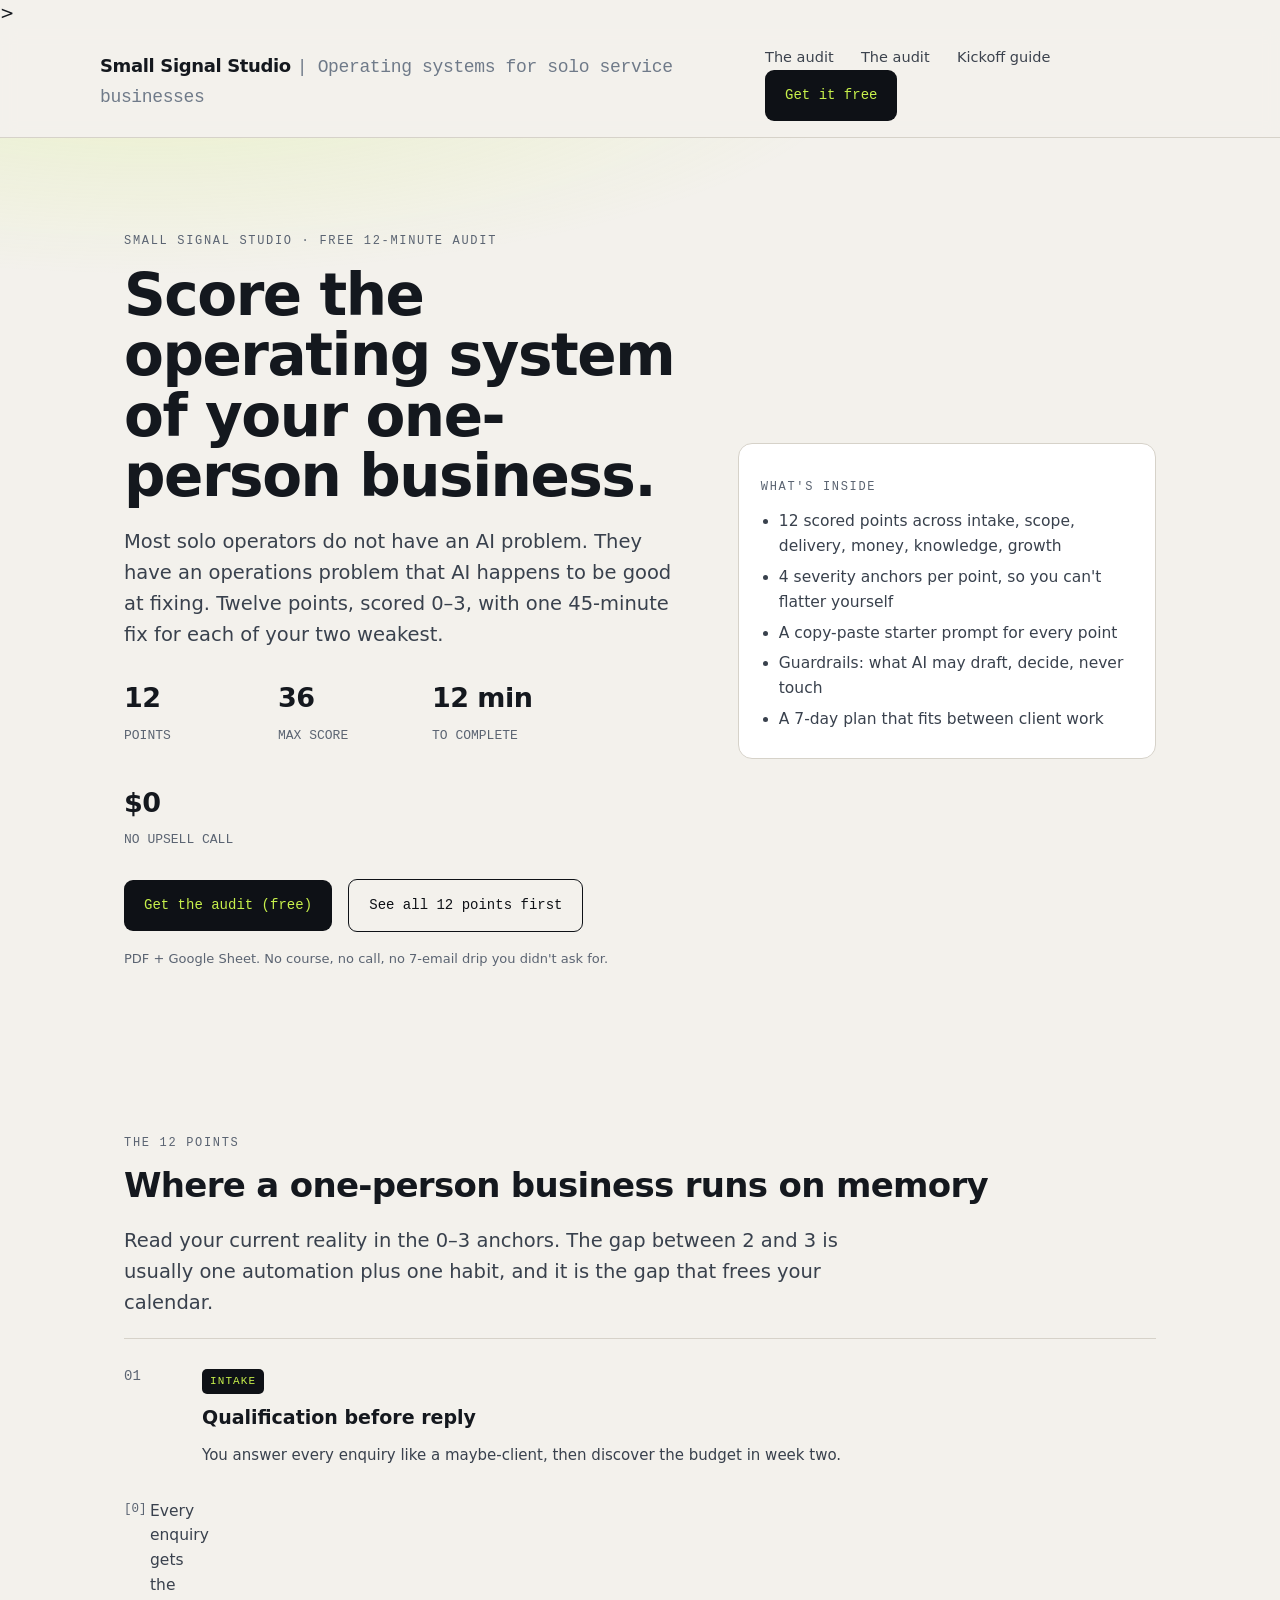
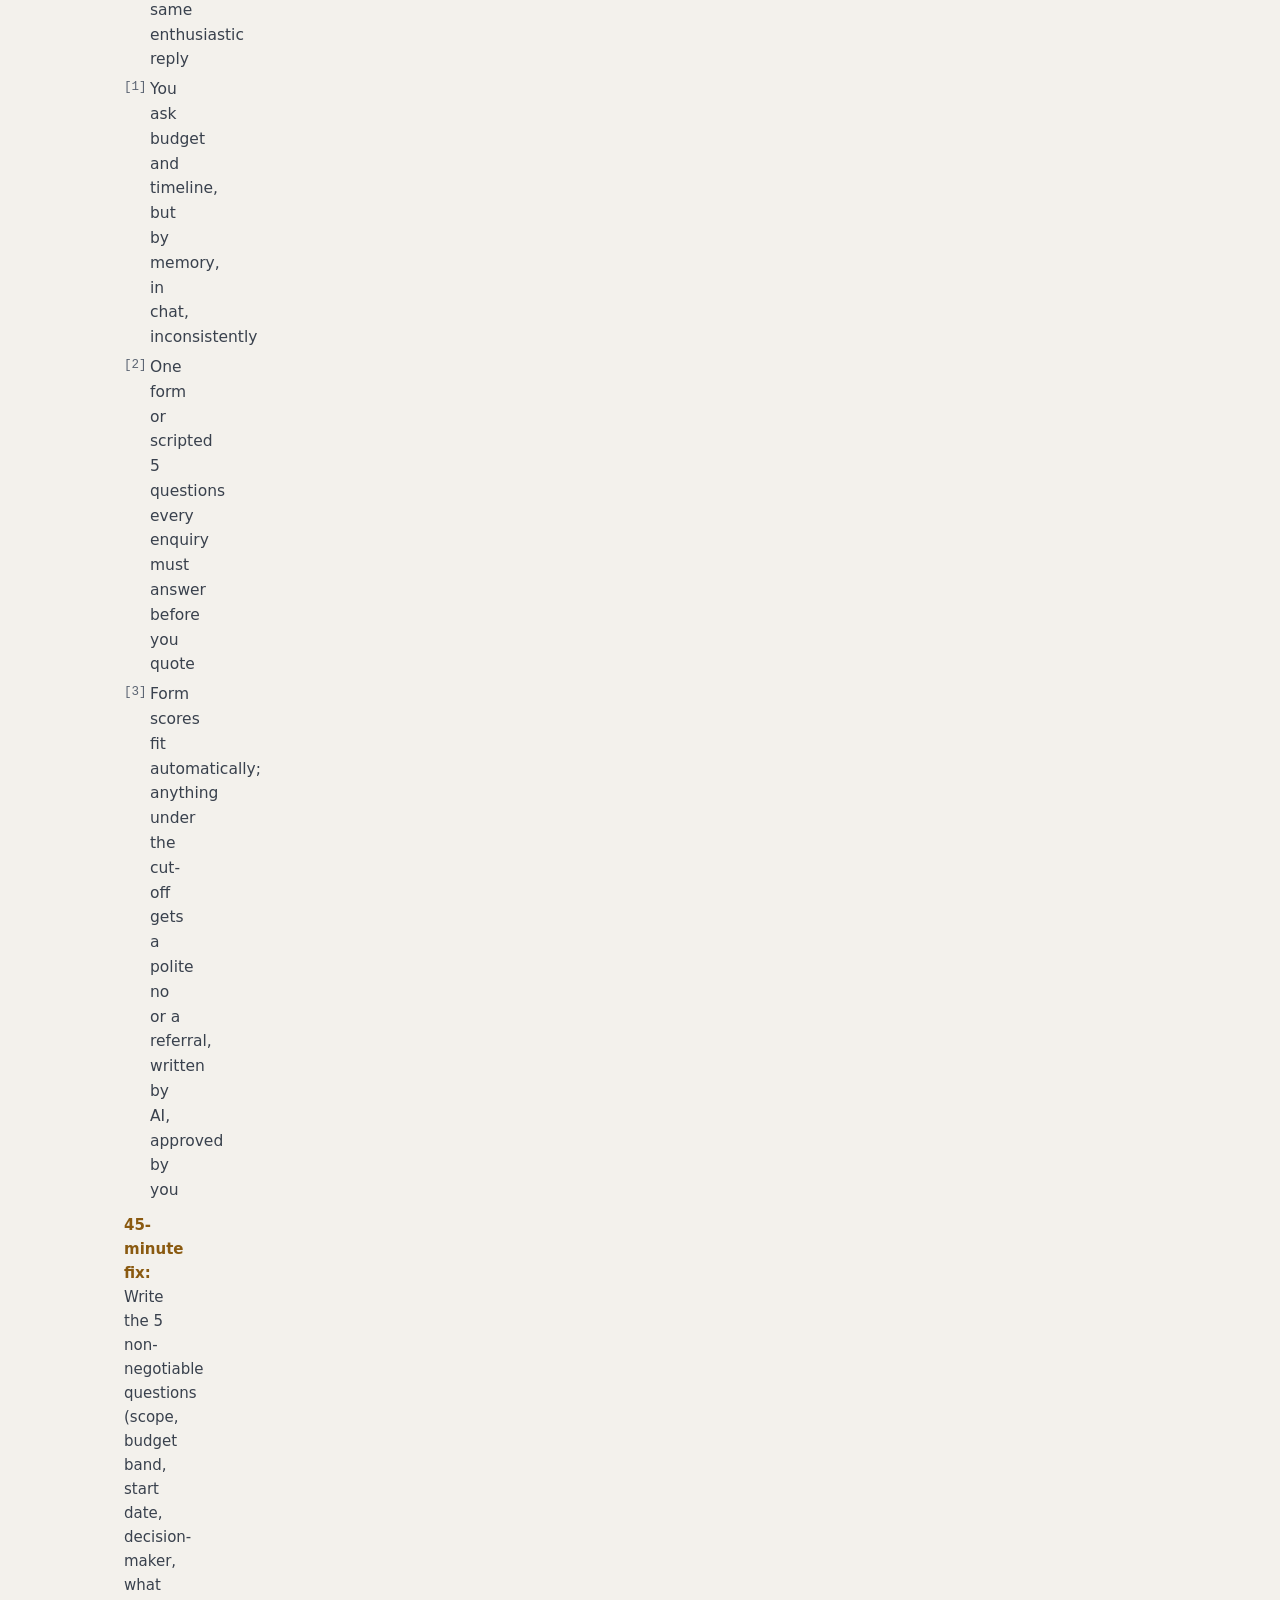
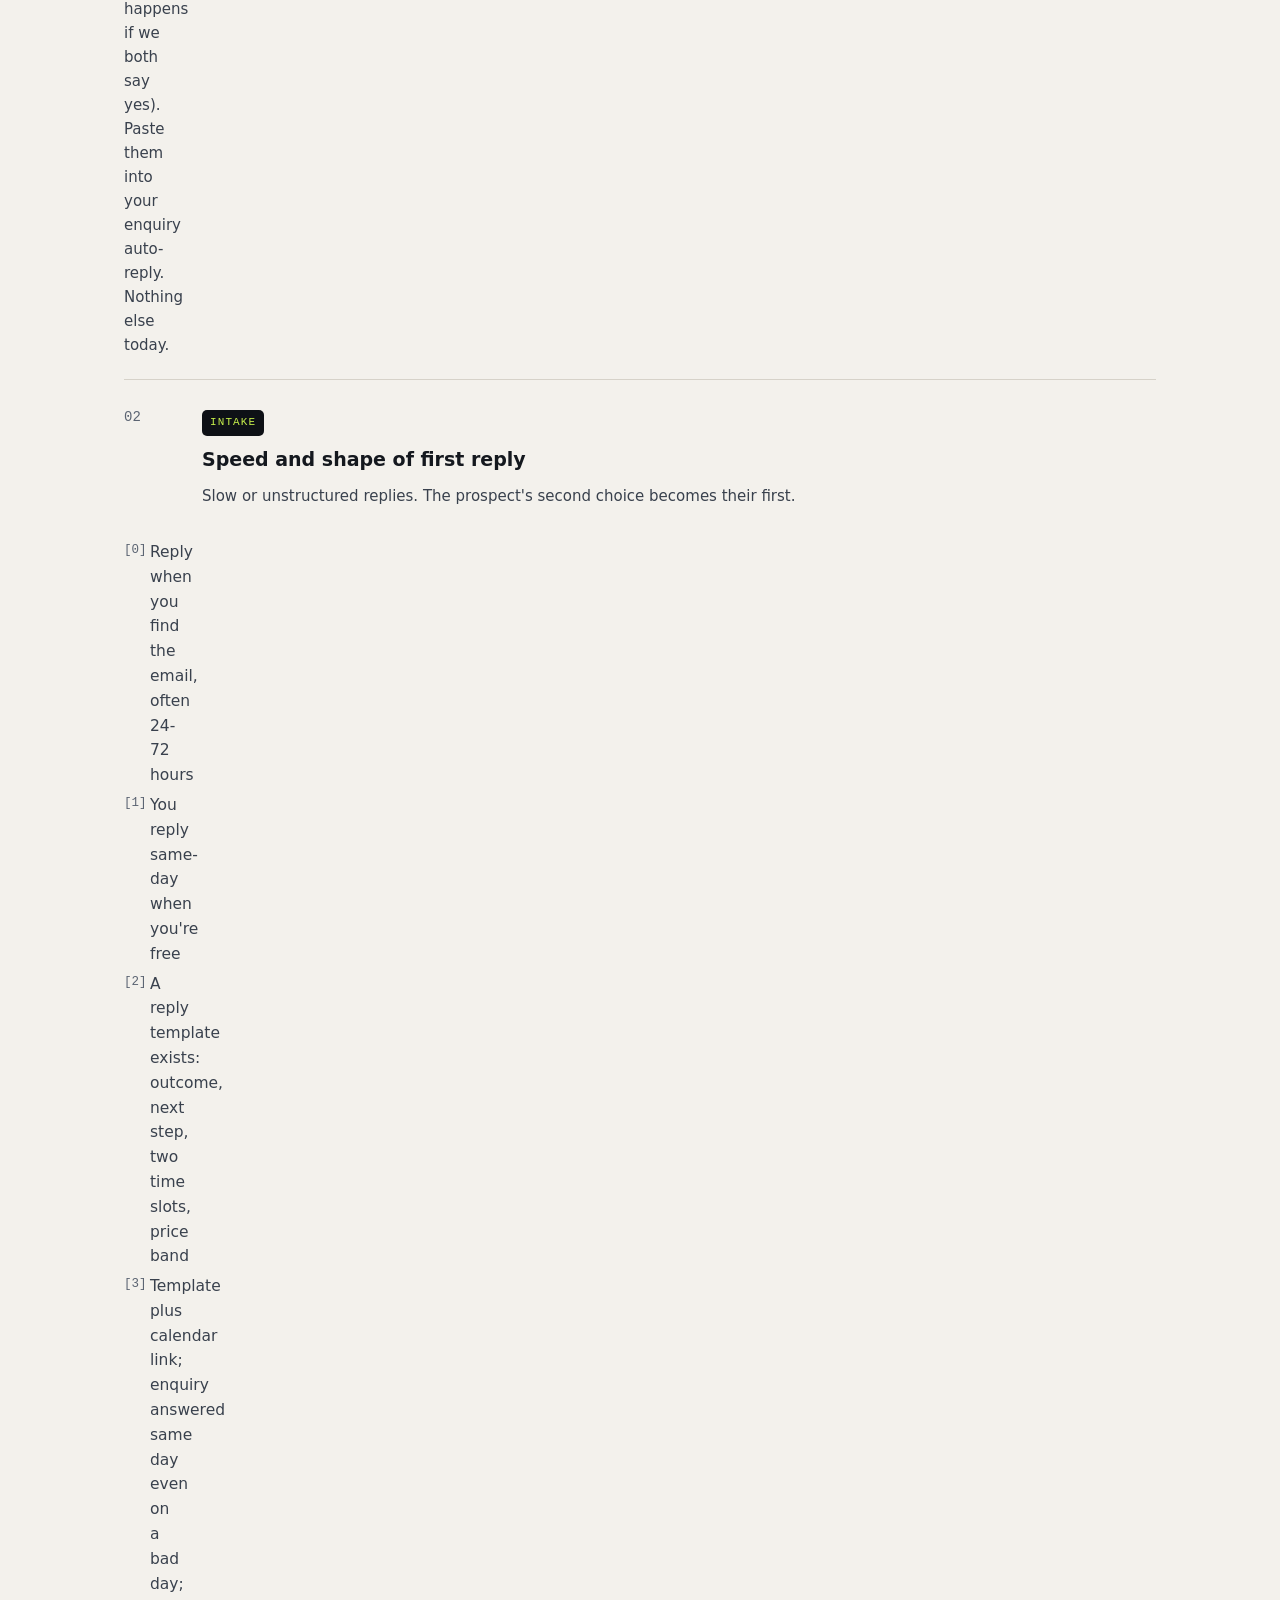
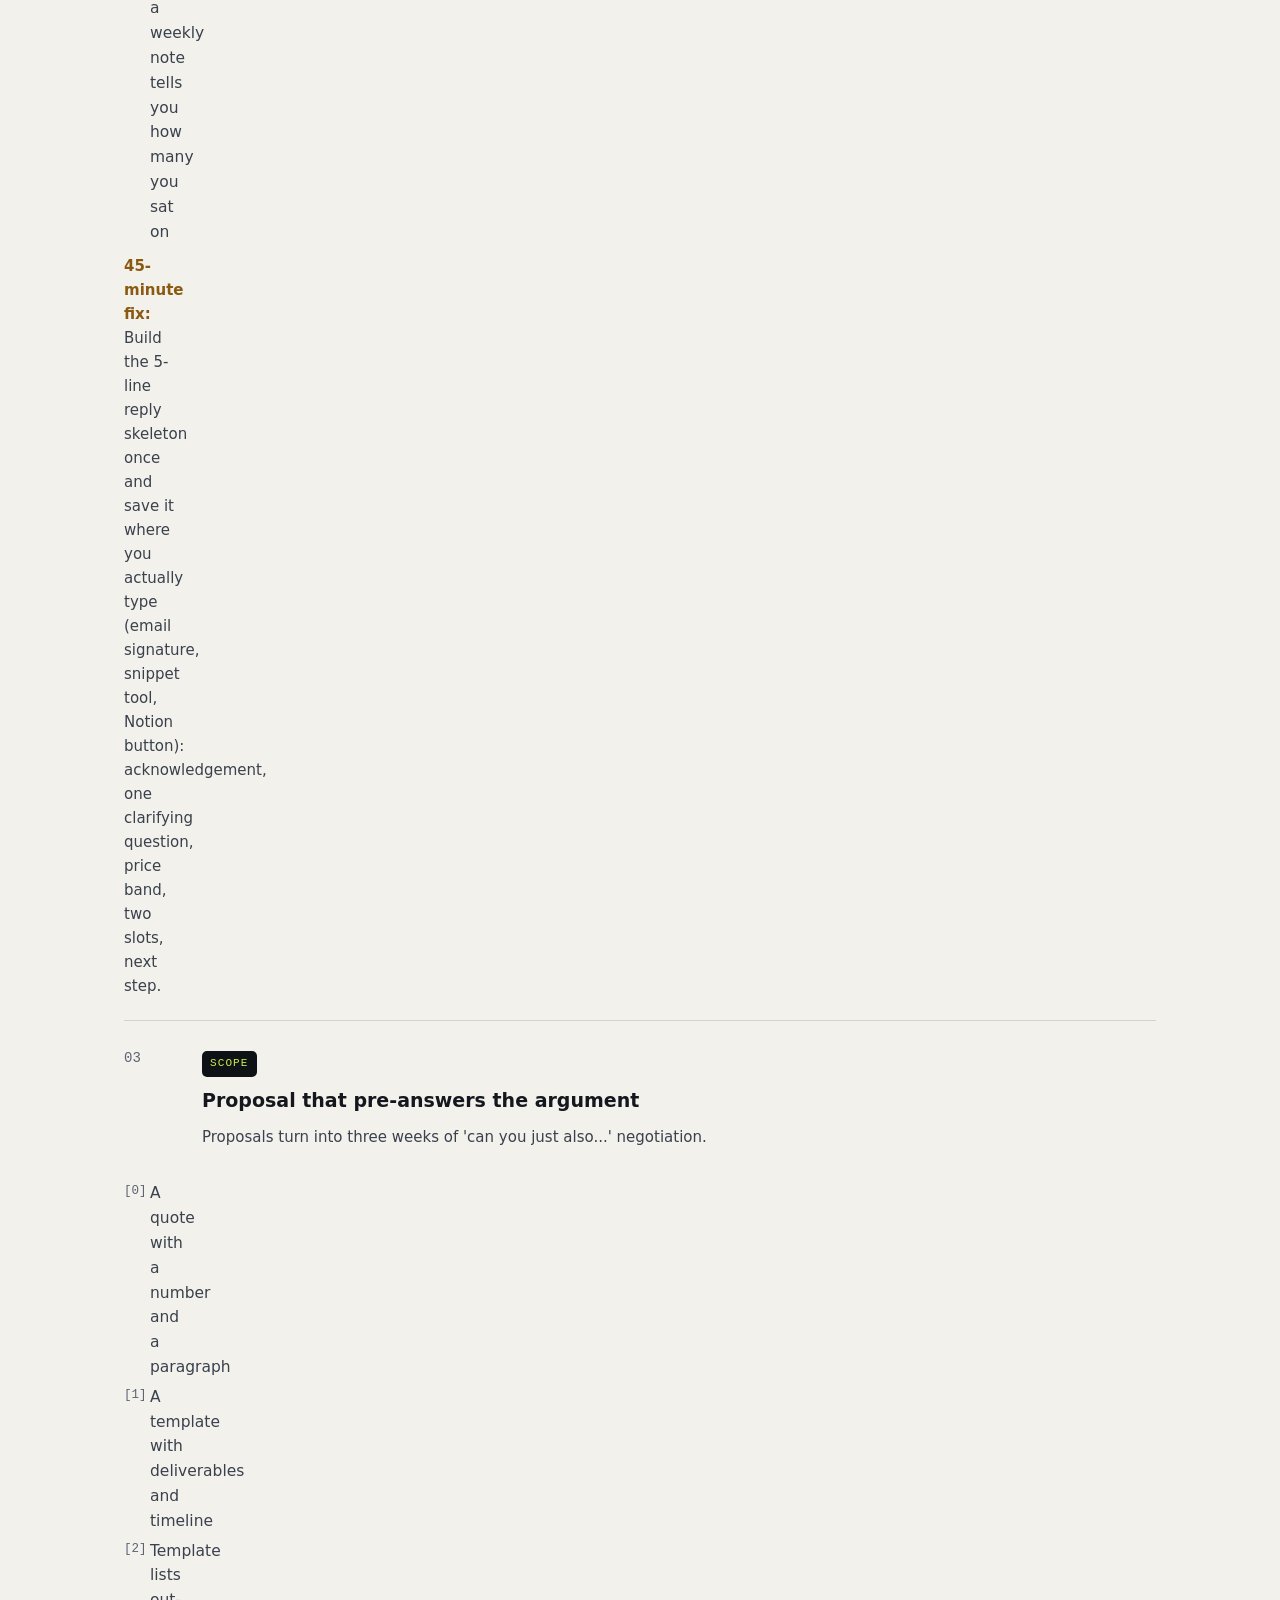
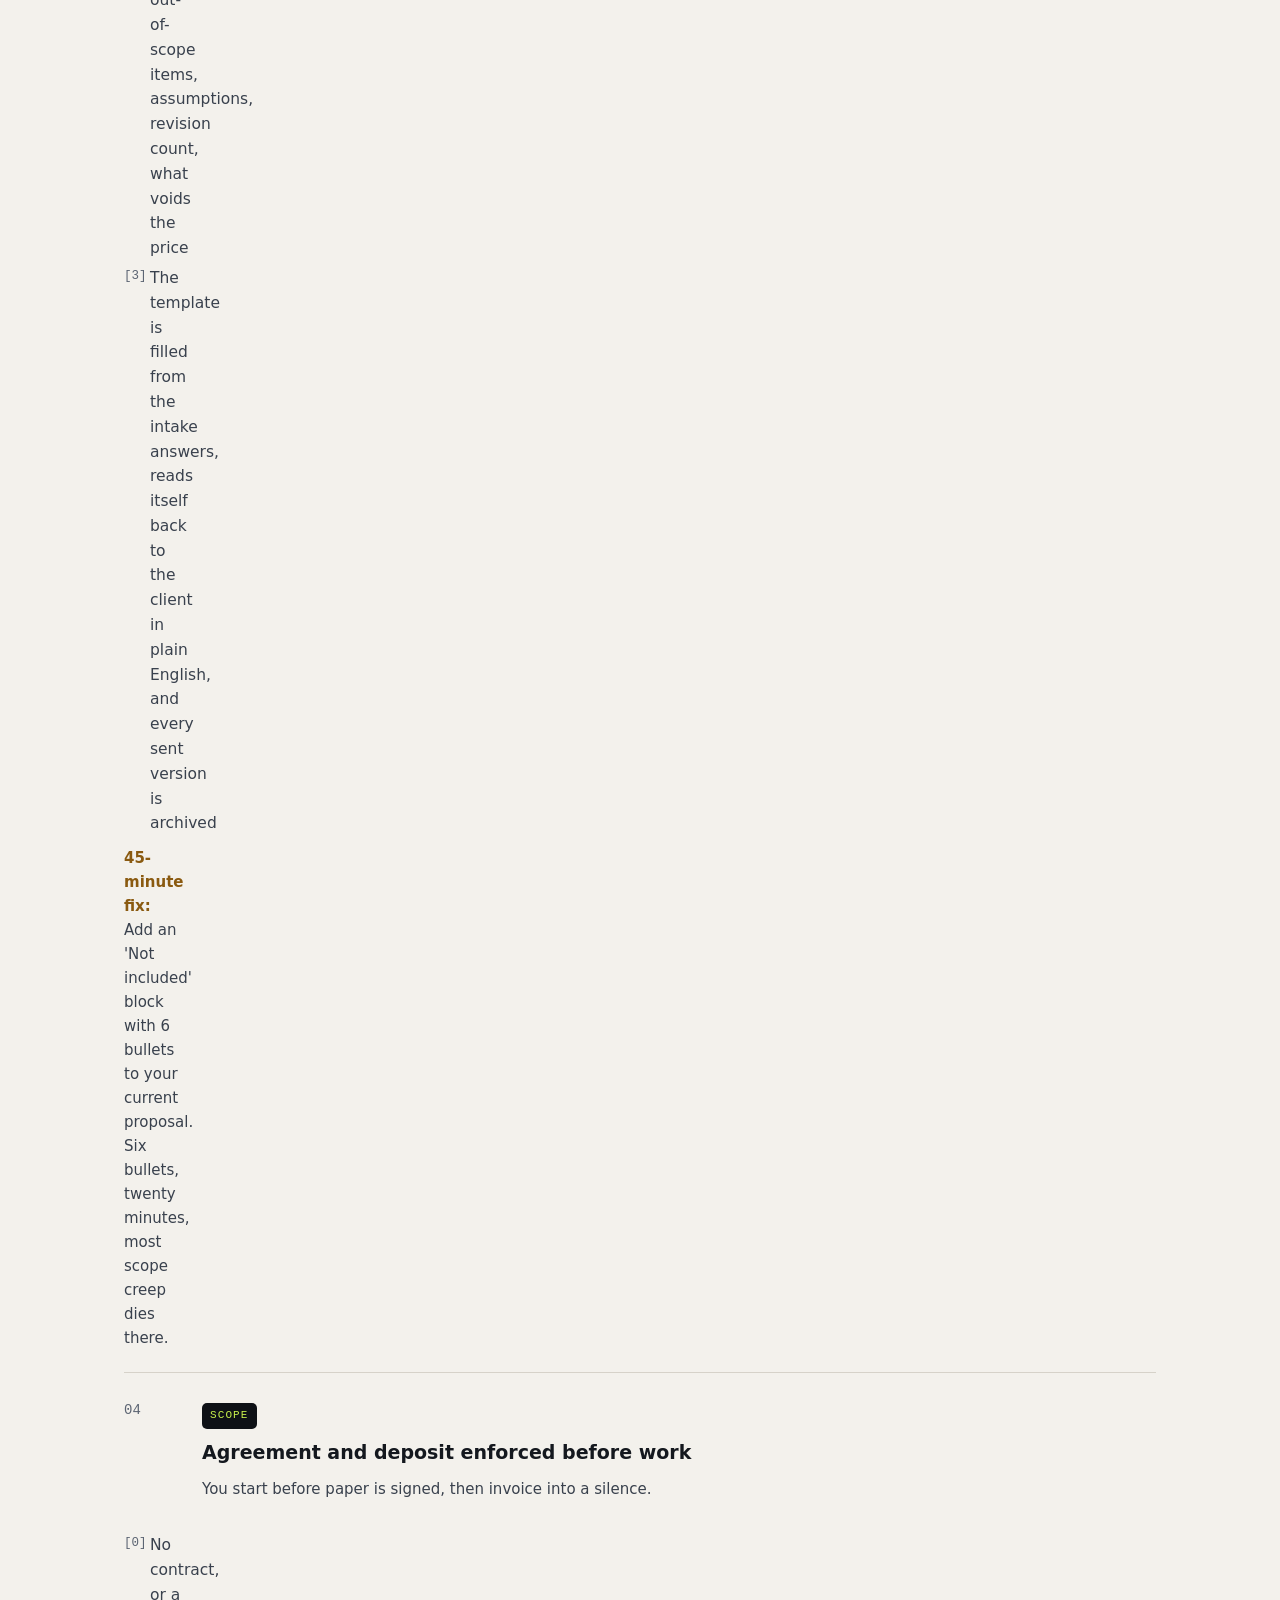
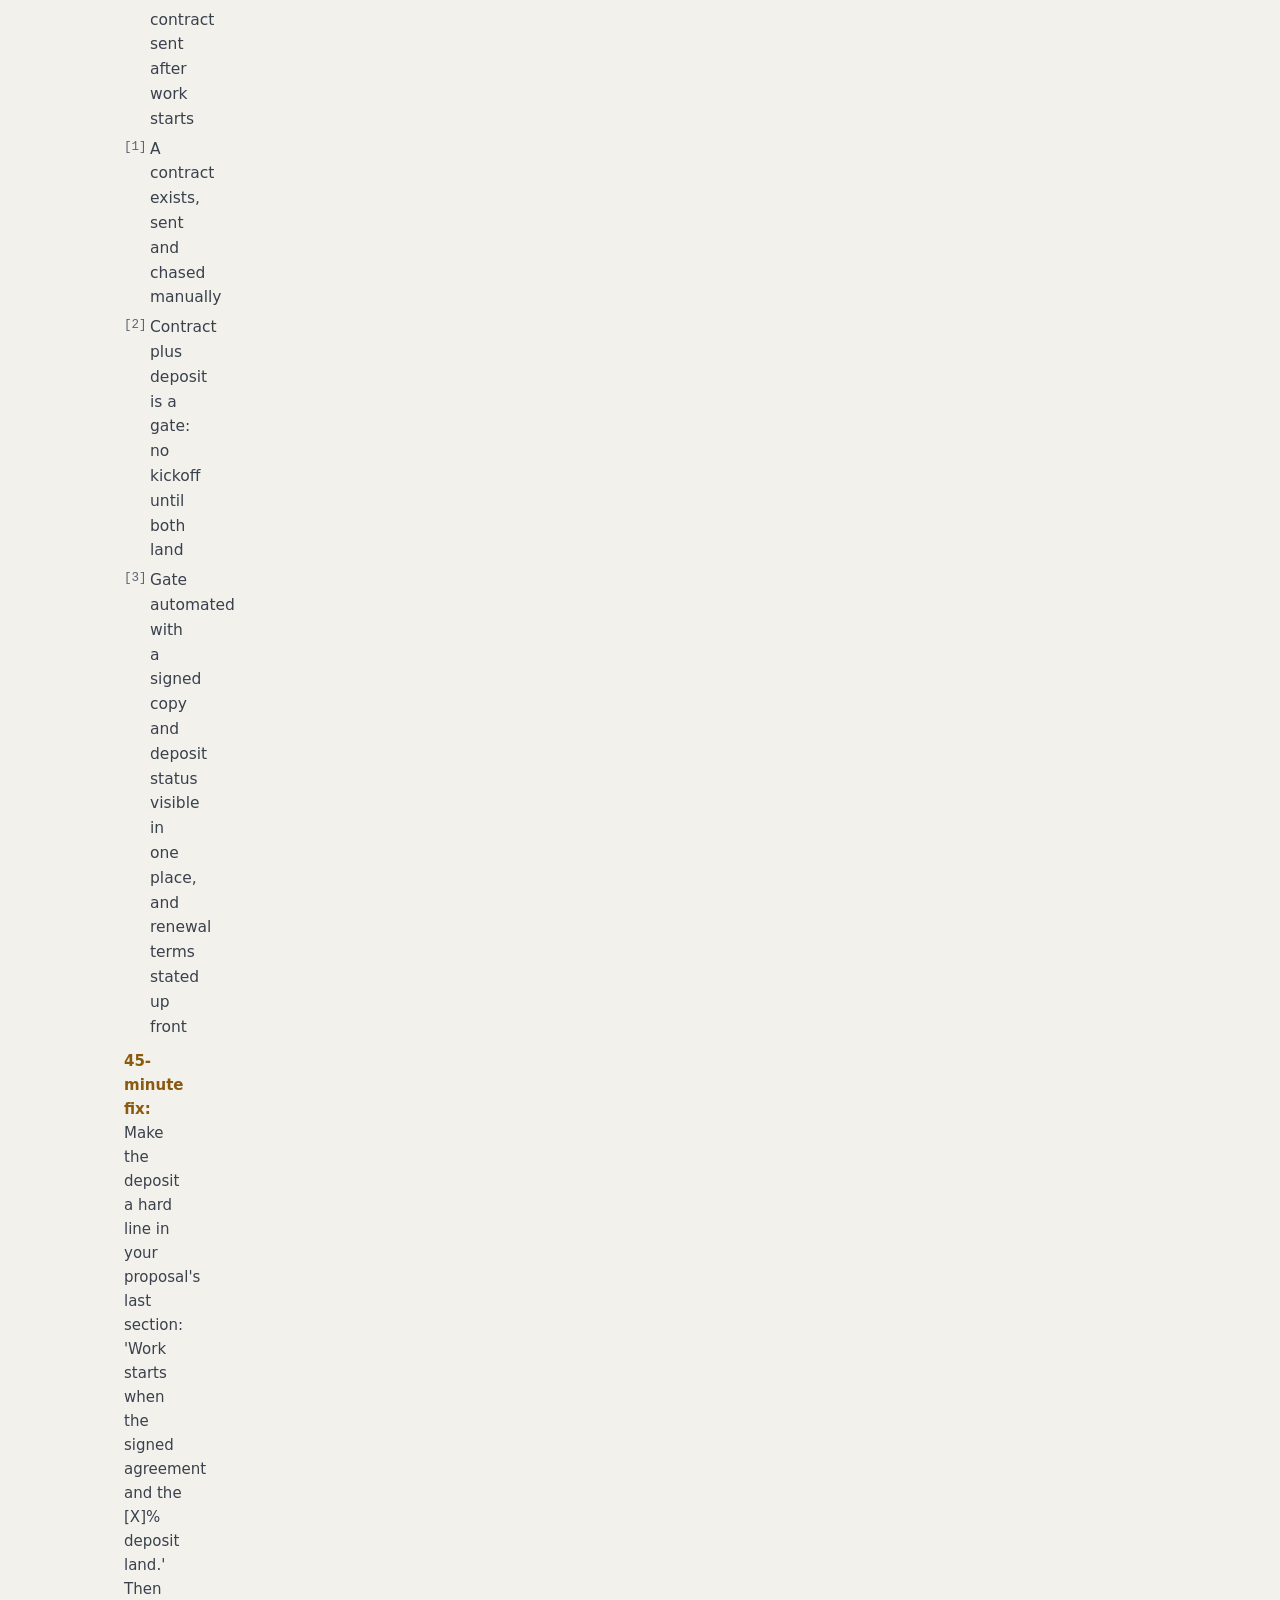
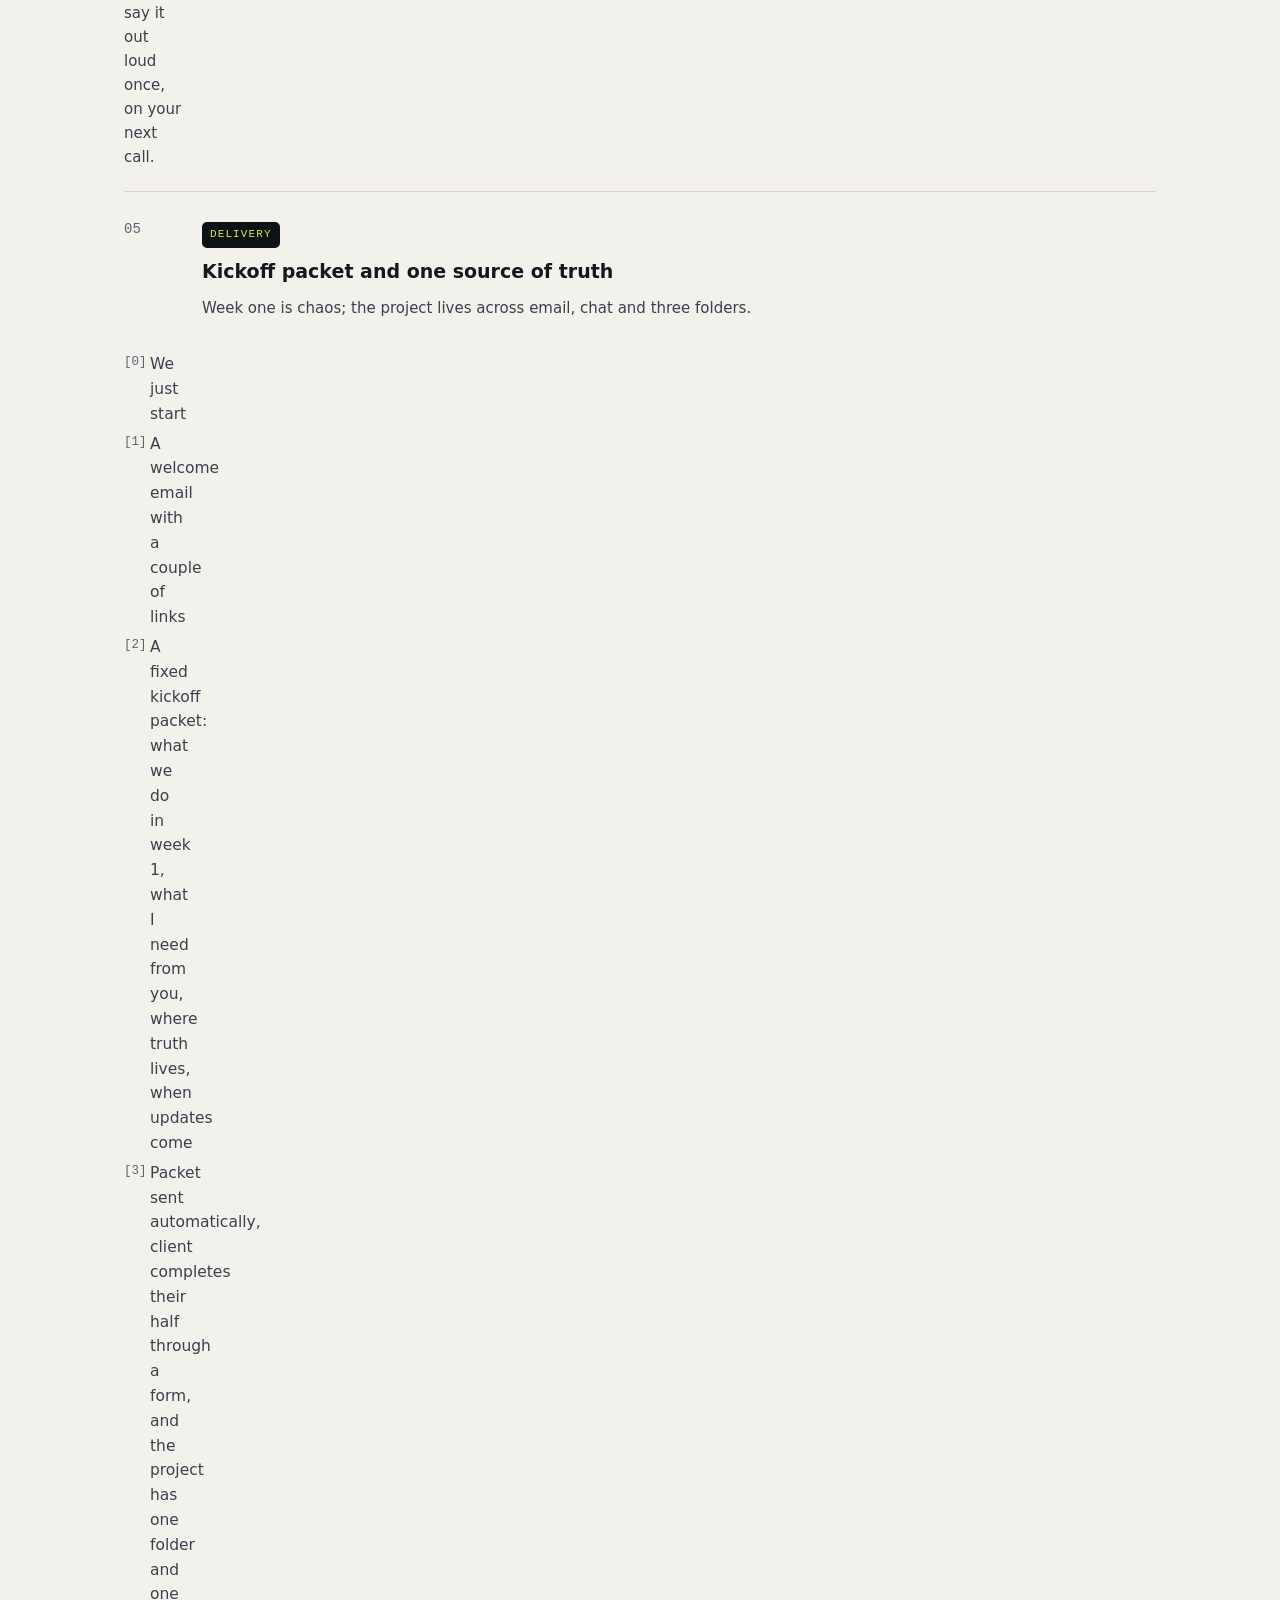
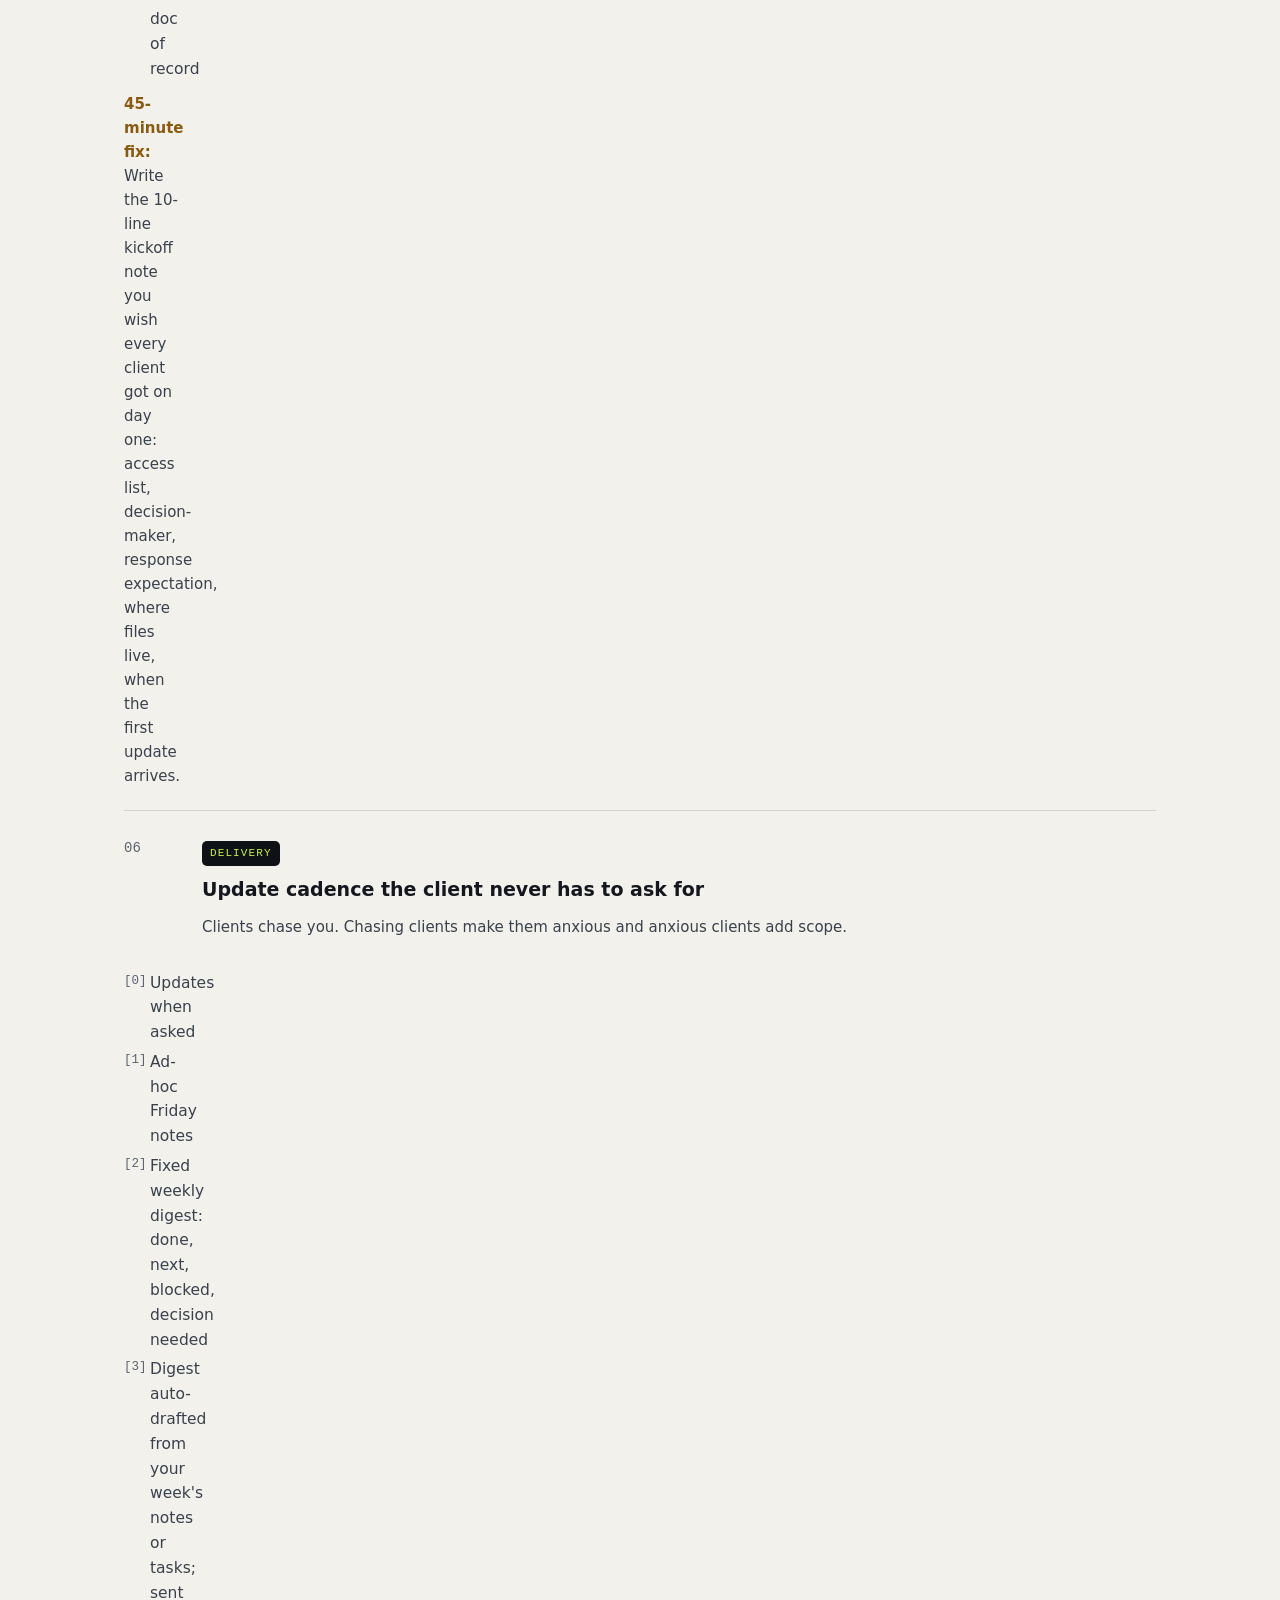
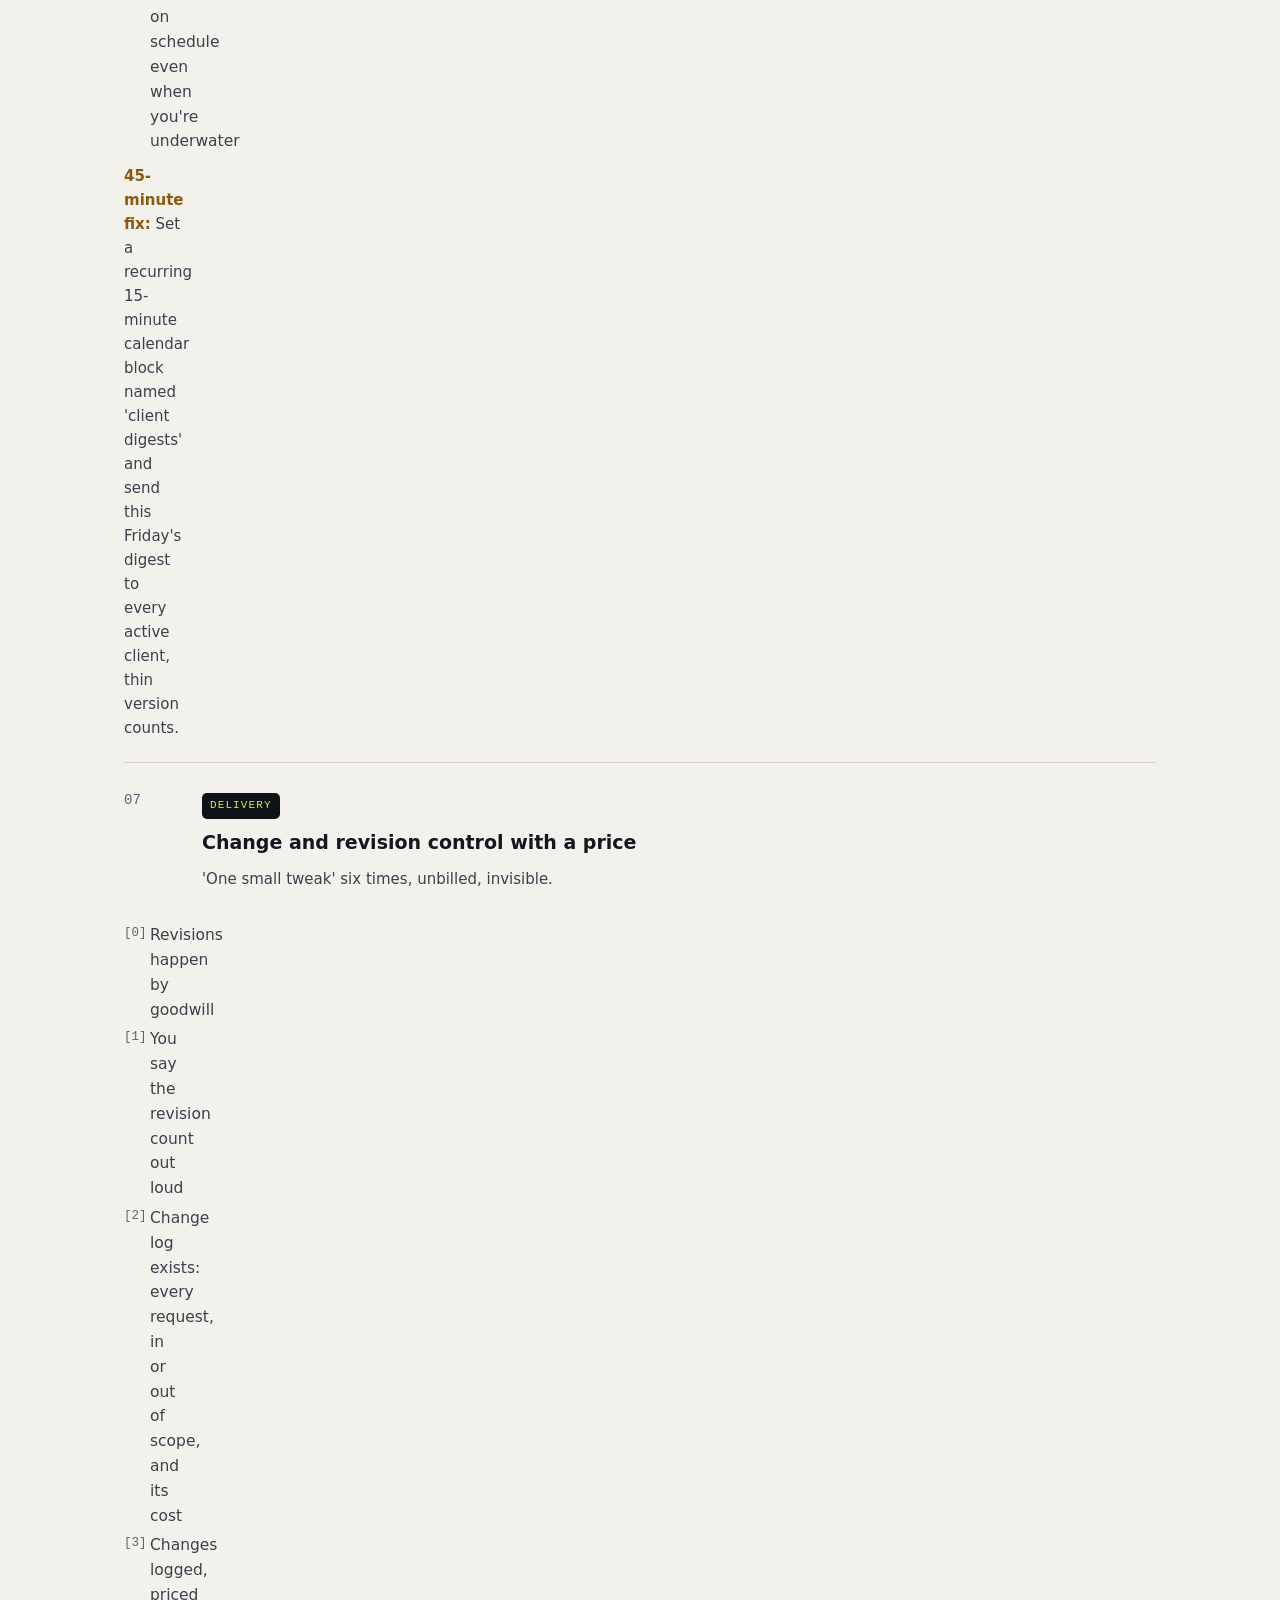
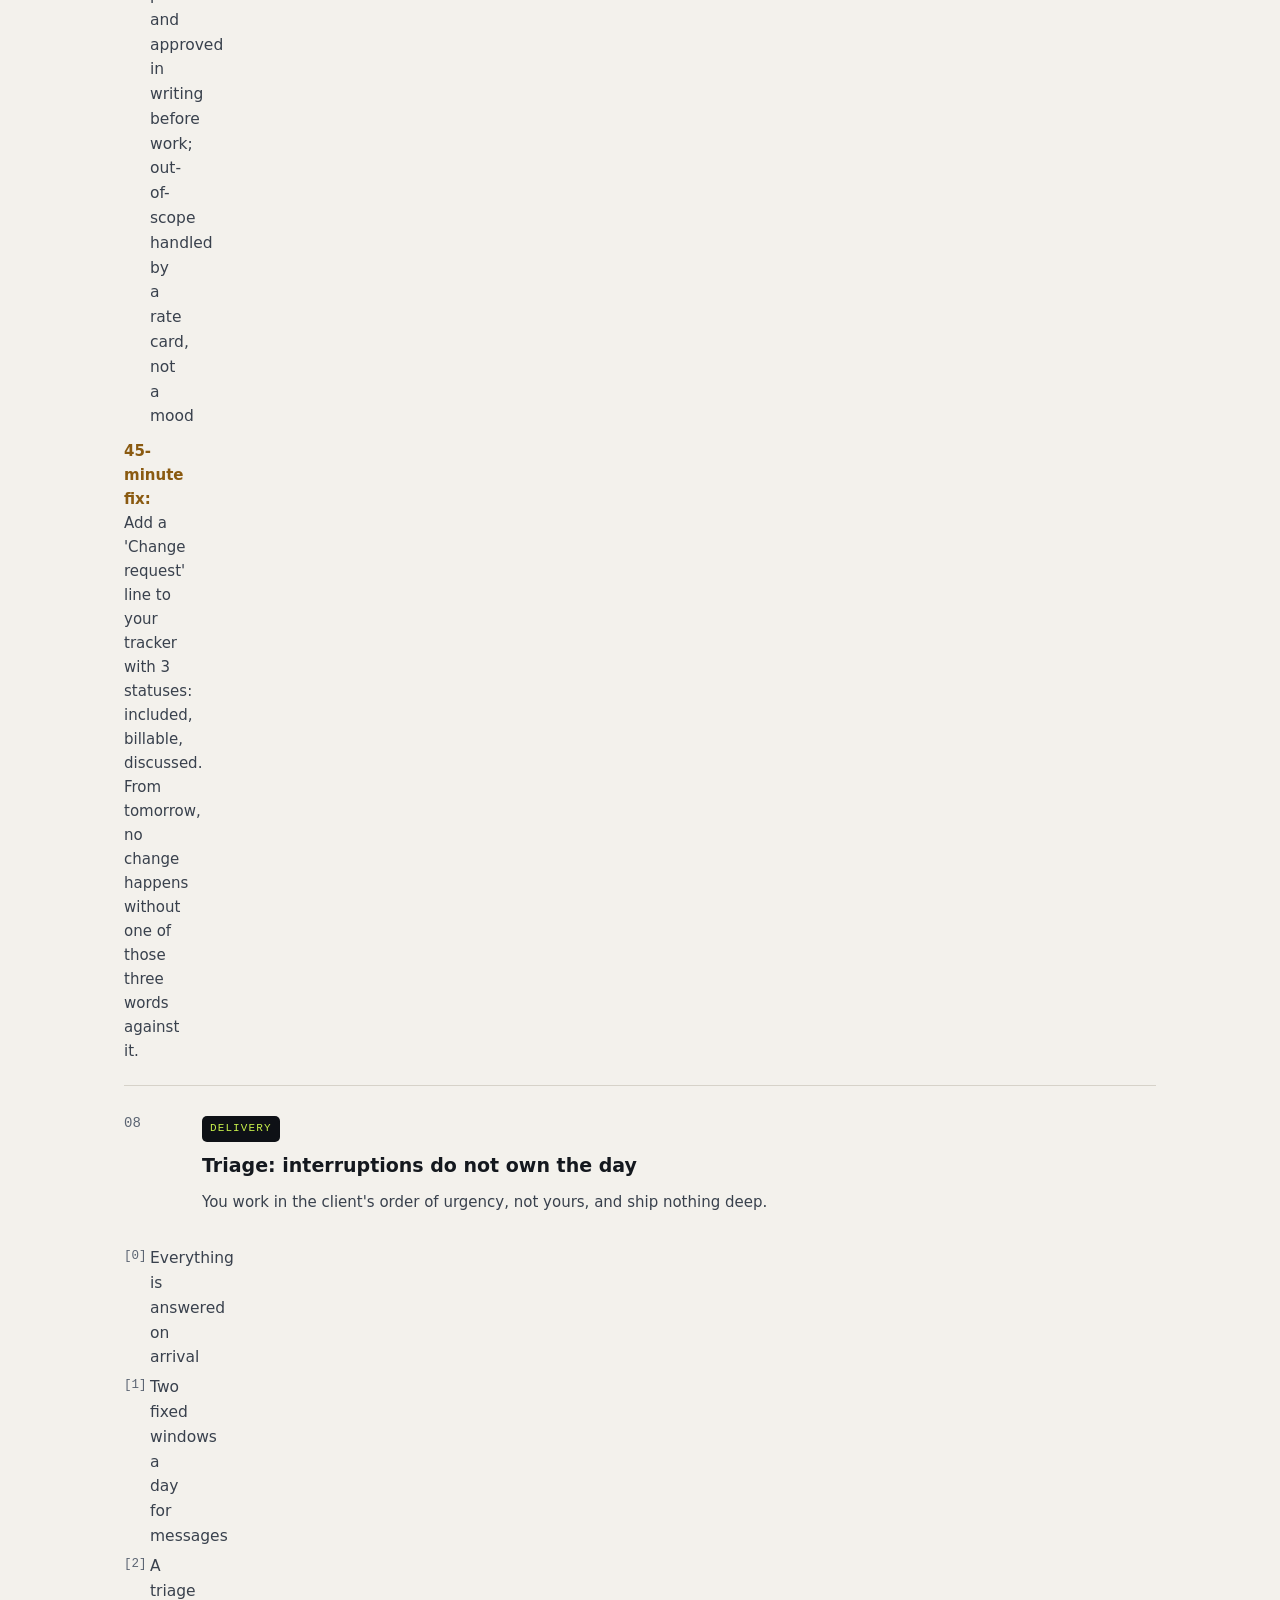
==== index.html @ 22fa8ce3 "Add files via upload" ====
<!doctype html><html lang="en"><head><meta charset="utf-8">
<meta name="viewport" content="width=device-width,initial-scale=1">
<title>The 12-Point AI Ops Audit - Small Signal Studio</title><meta name="description" content="Most solo operators do not have an AI problem. They have an operations problem that AI happens to be good at fixing. This audit finds which of your 12">
<link rel="canonical" href="https://maskchanel14-source.github.io/small-signal-site/">
<meta property="og:type" content="website"><meta property="og:site_name" content="Small Signal Studio">
<meta property="og:title" content="The 12-Point AI Ops Audit - Small Signal Studio"><meta property="og:description" content="Most solo operators do not have an AI problem. They have an operations problem that AI happens to be good at fixing. This audit finds which of your 12">
<meta property="og:image" content="https://maskchanel14-source.github.io/small-signal-site/assets/img/hero-site.png">
<meta name="twitter:card" content="summary_large_image">
<link rel="stylesheet" href="styles.css"></head><script type="application/ld+json">{"@context":"https://schema.org","@type":"HowTo","name":"The 12-Point AI Ops Audit","description":"Score the operating system of your one-person business","totalTime":"PT12M","estimatedCost":{"@type":"MonetaryAmount","currency":"USD","value":"0"}}</script>><body><header class="site"><div class="wrap row">
<a class="logo" href="./index.html">Small Signal Studio <span class="mono">| Operating systems for solo service businesses</span></a>
<nav><a href="./index.html#audit">The audit</a>
<a href="./articles/ai-operations-for-freelancers.html">The audit</a>
<a href="./articles/client-onboarding-for-freelancers.html">Kickoff guide</a>
<a class="btn" href="./#get">Get it free</a></nav></div></header>
<div class="hero"><div class="wrap hero-grid"><div>
<p class="kicker">Small Signal Studio &middot; free 12-minute audit</p>
<h1>Score the operating system of your one-person business.</h1>
<p class="lead">Most solo operators do not have an AI problem. They have an operations problem
that AI happens to be good at fixing. Twelve points, scored 0&ndash;3, with one 45-minute fix for
each of your two weakest.</p><div class="stats">
<div><b>12</b><span>POINTS</span></div><div><b>36</b><span>MAX SCORE</span></div>
<div><b>12 min</b><span>TO COMPLETE</span></div><div><b>$0</b><span>NO UPSELL CALL</span></div></div>
<p style="margin-top:28px"><a class="btn" href="#get">Get the audit (free)</a>
&nbsp;&nbsp;<a class="btn ghost" href="#audit">See all 12 points first</a></p>
<p class="small" style="margin-top:14px">PDF + Google Sheet. No course, no call, no 7-email drip
you didn't ask for.</p></div>
<div class="card"><p class="kicker">What's inside</p><ul>
<li>12 scored points across intake, scope, delivery, money, knowledge, growth</li>
<li>4 severity anchors per point, so you can't flatter yourself</li>
<li>A copy-paste starter prompt for every point</li>
<li>Guardrails: what AI may draft, decide, never touch</li>
<li>A 7-day plan that fits between client work</li></ul></div></div></div>

<section id="audit"><div class="wrap">
<p class="kicker">The 12 points</p><h2>Where a one-person business runs on memory</h2>
<p class="lead">Read your current reality in the 0&ndash;3 anchors. The gap between 2 and 3 is
usually one automation plus one habit, and it is the gap that frees your calendar.</p>
<ol class="points"><li><div><span class="pill">INTAKE</span><h3>Qualification before reply</h3>
<p class="note">You answer every enquiry like a maybe-client, then discover the budget in week two.</p></div>
<div><ul class="anchors"><li data-s="[0]">Every enquiry gets the same enthusiastic reply</li><li data-s="[1]">You ask budget and timeline, but by memory, in chat, inconsistently</li><li data-s="[2]">One form or scripted 5 questions every enquiry must answer before you quote</li><li data-s="[3]">Form scores fit automatically; anything under the cut-off gets a polite no or a referral, written by AI, approved by you</li></ul>
<p class="note"><b>45-minute fix:</b> Write the 5 non-negotiable questions (scope, budget band, start date, decision-maker, what happens if we both say yes). Paste them into your enquiry auto-reply. Nothing else today.</p></div></li><li><div><span class="pill">INTAKE</span><h3>Speed and shape of first reply</h3>
<p class="note">Slow or unstructured replies. The prospect's second choice becomes their first.</p></div>
<div><ul class="anchors"><li data-s="[0]">Reply when you find the email, often 24-72 hours</li><li data-s="[1]">You reply same-day when you're free</li><li data-s="[2]">A reply template exists: outcome, next step, two time slots, price band</li><li data-s="[3]">Template plus calendar link; enquiry answered same day even on a bad day; a weekly note tells you how many you sat on</li></ul>
<p class="note"><b>45-minute fix:</b> Build the 5-line reply skeleton once and save it where you actually type (email signature, snippet tool, Notion button): acknowledgement, one clarifying question, price band, two slots, next step.</p></div></li><li><div><span class="pill">SCOPE</span><h3>Proposal that pre-answers the argument</h3>
<p class="note">Proposals turn into three weeks of 'can you just also...' negotiation.</p></div>
<div><ul class="anchors"><li data-s="[0]">A quote with a number and a paragraph</li><li data-s="[1]">A template with deliverables and timeline</li><li data-s="[2]">Template lists out-of-scope items, assumptions, revision count, what voids the price</li><li data-s="[3]">The template is filled from the intake answers, reads itself back to the client in plain English, and every sent version is archived</li></ul>
<p class="note"><b>45-minute fix:</b> Add an 'Not included' block with 6 bullets to your current proposal. Six bullets, twenty minutes, most scope creep dies there.</p></div></li><li><div><span class="pill">SCOPE</span><h3>Agreement and deposit enforced before work</h3>
<p class="note">You start before paper is signed, then invoice into a silence.</p></div>
<div><ul class="anchors"><li data-s="[0]">No contract, or a contract sent after work starts</li><li data-s="[1]">A contract exists, sent and chased manually</li><li data-s="[2]">Contract plus deposit is a gate: no kickoff until both land</li><li data-s="[3]">Gate automated with a signed copy and deposit status visible in one place, and renewal terms stated up front</li></ul>
<p class="note"><b>45-minute fix:</b> Make the deposit a hard line in your proposal's last section: 'Work starts when the signed agreement and the [X]% deposit land.' Then say it out loud once, on your next call.</p></div></li><li><div><span class="pill">DELIVERY</span><h3>Kickoff packet and one source of truth</h3>
<p class="note">Week one is chaos; the project lives across email, chat and three folders.</p></div>
<div><ul class="anchors"><li data-s="[0]">We just start</li><li data-s="[1]">A welcome email with a couple of links</li><li data-s="[2]">A fixed kickoff packet: what we do in week 1, what I need from you, where truth lives, when updates come</li><li data-s="[3]">Packet sent automatically, client completes their half through a form, and the project has one folder and one doc of record</li></ul>
<p class="note"><b>45-minute fix:</b> Write the 10-line kickoff note you wish every client got on day one: access list, decision-maker, response expectation, where files live, when the first update arrives.</p></div></li><li><div><span class="pill">DELIVERY</span><h3>Update cadence the client never has to ask for</h3>
<p class="note">Clients chase you. Chasing clients make them anxious and anxious clients add scope.</p></div>
<div><ul class="anchors"><li data-s="[0]">Updates when asked</li><li data-s="[1]">Ad-hoc Friday notes</li><li data-s="[2]">Fixed weekly digest: done, next, blocked, decision needed</li><li data-s="[3]">Digest auto-drafted from your week's notes or tasks; sent on schedule even when you're underwater</li></ul>
<p class="note"><b>45-minute fix:</b> Set a recurring 15-minute calendar block named 'client digests' and send this Friday's digest to every active client, thin version counts.</p></div></li><li><div><span class="pill">DELIVERY</span><h3>Change and revision control with a price</h3>
<p class="note">'One small tweak' six times, unbilled, invisible.</p></div>
<div><ul class="anchors"><li data-s="[0]">Revisions happen by goodwill</li><li data-s="[1]">You say the revision count out loud</li><li data-s="[2]">Change log exists: every request, in or out of scope, and its cost</li><li data-s="[3]">Changes logged, priced and approved in writing before work; out-of-scope handled by a rate card, not a mood</li></ul>
<p class="note"><b>45-minute fix:</b> Add a 'Change request' line to your tracker with 3 statuses: included, billable, discussed. From tomorrow, no change happens without one of those three words against it.</p></div></li><li><div><span class="pill">DELIVERY</span><h3>Triage: interruptions do not own the day</h3>
<p class="note">You work in the client's order of urgency, not yours, and ship nothing deep.</p></div>
<div><ul class="anchors"><li data-s="[0]">Everything is answered on arrival</li><li data-s="[1]">Two fixed windows a day for messages</li><li data-s="[2]">A triage rule: every inbound becomes do-now, schedule, delegate-to-AI, or archive</li><li data-s="[3]">Inbox is a queue with an owner (the system, not you), AI drafts the routine 70%, you approve in one pass</li></ul>
<p class="note"><b>45-minute fix:</b> Define the three labels you'll use for any inbound today (Now / Scheduled / Waiting-on-client) and apply them for one day. That is the whole quick win.</p></div></li><li><div><span class="pill">MONEY</span><h3>Invoice, receipt and the 3-touch chase</h3>
<p class="note">You invoice when you remember and chase when it's already awkward.</p></div>
<div><ul class="anchors"><li data-s="[0]">Invoices from a docs template, sent whenever</li><li data-s="[1]">Numbered, dated, sent on completion</li><li data-s="[2]">Trigger-based: milestone or Friday, with terms and payment link in the body</li><li data-s="[3]">Auto-scheduled with a 3-touch sequence at day 1, 7, 14, escalation rule and a late-fee line that actually exists</li></ul>
<p class="note"><b>45-minute fix:</b> Write the three chase emails now and save them as snippets: day 1 gentle ('sending this back to the top'), day 7 direct ('payment is 7 days late, here's what happens next'), day 14 formal ('work pauses on [date] until settled').</p></div></li><li><div><span class="pill">MONEY</span><h3>Cash and margin visibility (not revenue)</h3>
<p class="note">Revenue looks fine, the account is tight, and no project has a real margin number.</p></div>
<div><ul class="anchors"><li data-s="[0]">No view beyond the bank balance</li><li data-s="[1]">A monthly income figure</li><li data-s="[2]">A 13-week cash view plus hours-per-project so you can see margin</li><li data-s="[3]">Both maintained weekly, plus a per-client profitability habit that changes what you quote next</li></ul>
<p class="note"><b>45-minute fix:</b> Open a sheet. One row per active project: quoted, deposit in, hours spent, hourly floor. The hour column is the one people skip and the one that fixes pricing.</p></div></li><li><div><span class="pill">KNOWLEDGE</span><h3>A place that remembers so you don't have to</h3>
<p class="note">You solve the same problem four times a year and re-solve it from scratch each time.</p></div>
<div><ul class="anchors"><li data-s="[0]">It's in my head</li><li data-s="[1]">Notes exist, scattered</li><li data-s="[2]">One searchable store: decisions made, snippets, boilerplates, lessons</li><li data-s="[3]">New decisions land there automatically at end of week, and AI is allowed to read it as context before it drafts anything for you</li></ul>
<p class="note"><b>45-minute fix:</b> Create one file per client called 'decisions'. Start it now with the three decisions from this month and one line each: what, why, date.</p></div></li><li><div><span class="pill">GROWTH</span><h3>Offboarding that harvests the proof</h3>
<p class="note">Projects end with a handshake. No testimonial, no case study, no referral ask.</p></div>
<div><ul class="anchors"><li data-s="[0]">Nothing happens at the end</li><li data-s="[1]">You ask for a review sometimes</li><li data-s="[2]">A fixed offboarding message: outcome recap, testimonial ask with a 3-question prompt, referral line</li><li data-s="[3]">Every closed project produces a case study paragraph and a dated testimonial, filed next to the project</li></ul>
<p class="note"><b>45-minute fix:</b> Draft the one message you'll send at every project end: recap of their outcome in numbers, three questions that make a testimonial easy to write, and a permission line to publish it.</p></div></li></ol></div></section>

<section><div class="wrap"><p class="kicker">Interpretation</p>
<h2>What your score means</h2>
<table class="bands"><tr><th>Score</th><th>Read</th><th>What it means</th></tr><tr><td class='mono'>0-9</td><td><b>You are the system</b></td><td>Everything routes through your memory and your mood. One bad week and revenue stalls. Fix points 1, 9 and 4 before buying anything else.</td></tr><tr><td class='mono'>10-18</td><td><b>Fragile</b></td><td>You have documents, but no triggers. Work happens when you remember. Fix points 6, 7 and 12.</td></tr><tr><td class='mono'>19-27</td><td><b>Systemised</b></td><td>Jobs repeat predictably and AI does first drafts. Your bottleneck is review, not production. Fix points 8, 10 and 11.</td></tr><tr><td class='mono'>28-36</td><td><b>Runs like a team of five</b></td><td>You approve, the system executes. Your next gain is capacity pricing, not more automation.</td></tr></table>
<p class="note" style="margin-top:18px">The bands diagnose your calendar, not your ability. A 6 is a
to-do list in the right order.</p></div></section>

<section><div class="wrap"><p class="kicker">Before you automate anything</p>
<h2>Guardrails</h2><ul class="anchors" style="font-size:16.5px"><li><b>AI may draft:</b> Client comms first drafts, change classification, research briefs, meeting summaries, invoice chase wording, my own weekly review</li><li><b>AI may decide:</b> Nothing about money, dates, scope or who becomes a client</li><li><b>AI must never touch:</b> Bank logins, contracts without your read, health or legal conclusions, client credentials, anything you haven't verified against your own record</li><li><b>Before every launch:</b> Read the AI output once out loud. If you would not sign it, do not send it.</li></ul></div></section>

<section id="get"><div class="wrap"><div class="cta-band">
<div><p class="kicker" style="color:#c9d1d9">Free download</p>
<h2>Take the 12-point audit</h2>
<p class="lead" style="color:#c9d1d9">PDF plus a Google Sheet that scores and bands it for you.
When the full <i>AI Operations Kit</i> ships, people on this list get it first and keep the free
file set that ships with it.</p></div>
<div><a class="btn" href="https://smallsignalstudio.gumroad.com/l/the-12-point-ai-ops-audit">Get the audit</a>
<p class="small" style="color:#9aa3ae;margin-top:12px">Delivered instantly by Gumroad, no charge.
Unsubscribe in one click.</p></div></div></div></section>
<footer><div class="wrap mono">Small Signal Studio &middot; 2026 &middot;
 Templates and prompts are provided for your own business use. Not legal, tax or financial advice.
<br>Products are sold on Gumroad; Gumroad handles sales tax and VAT as merchant of record.</div></footer>
</body></html>
---- styles.css ----
:root{--ink:#0E1116;--paper:#F3F1EC;--lime:#C7F04B;--grey:#5B6472;--rule:#D6D2C9;}
@font-face{font-family:'Grotesk';src:url('assets/fonts/space-grotesk-400.woff') format('woff');font-weight:400}
@font-face{font-family:'Grotesk';src:url('assets/fonts/space-grotesk-500.woff') format('woff');font-weight:500}
@font-face{font-family:'Grotesk';src:url('assets/fonts/space-grotesk-700.woff') format('woff');font-weight:700}
@font-face{font-family:'Mono';src:url('assets/fonts/jetbrains-mono-400.woff') format('woff');font-weight:400}
@font-face{font-family:'Mono';src:url('assets/fonts/jetbrains-mono-700.woff') format('woff');font-weight:700}
*{box-sizing:border-box}
body{margin:0;background:var(--paper);color:#14181e;font:400 17px/1.6 'Grotesk',system-ui,sans-serif;
 -webkit-font-smoothing:antialiased}
.mono{font-family:'Mono',ui-monospace,monospace}
.kicker{font-family:'Mono',monospace;font-size:12px;letter-spacing:.14em;text-transform:uppercase;color:var(--grey)}
a{color:inherit}
.wrap{max-width:1080px;margin:0 auto;padding:0 24px}
header.site{border-bottom:1px solid var(--rule);position:sticky;top:0;background:rgba(243,241,236,.92);backdrop-filter:blur(8px);z-index:9}
header.site .row{display:flex;align-items:center;justify-content:space-between;padding:16px 0}
.logo{font-weight:700;letter-spacing:-.02em;font-size:18px;text-decoration:none}
.logo span{color:#6f7a89;font-weight:500}
nav a{margin-left:22px;font-size:14.5px;text-decoration:none;color:#3c434e}
nav a:hover{color:#000}
.btn{display:inline-block;background:var(--ink);color:var(--lime);text-decoration:none;
 padding:14px 20px;border-radius:9px;font-family:'Mono',monospace;font-size:14px;border:0;cursor:pointer}
.btn:hover{filter:brightness(1.12)}
.btn.ghost{background:transparent;color:var(--ink);border:1px solid var(--ink)}
section{padding:74px 0;border-bottom:1px solid var(--rule)}
.hero{padding:82px 0 66px;background:
 radial-gradient(1200px 380px at 12% -10%,rgba(199,240,75,.22),transparent 60%),var(--paper)}
h1{font-size:clamp(34px,5.4vw,58px);line-height:1.04;letter-spacing:-.025em;margin:14px 0 18px;font-weight:700}
h2{font-size:clamp(24px,3.2vw,34px);line-height:1.16;letter-spacing:-.02em;margin:10px 0 14px}
h3{font-size:19px;margin:0 0 6px}
.lead{font-size:19.5px;color:#39414d;max-width:62ch}
.hero-grid{display:grid;grid-template-columns:1.15fr .85fr;gap:48px;align-items:center}
.card{background:#fff;border:1px solid var(--rule);border-radius:14px;padding:22px 22px 20px}
.card ul{margin:0;padding-left:18px;color:#39414d;font-size:15.5px}
.card li{margin:6px 0}
.stats{display:flex;gap:34px;flex-wrap:wrap;margin-top:26px}
.stats div{min-width:120px}
.stats b{display:block;font-size:27px;letter-spacing:-.02em}
.stats span{font-size:13px;color:var(--grey);font-family:'Mono',monospace}
ol.points{list-style:none;counter-reset:p;margin:0;padding:0}
ol.points>li{counter-increment:p;border-top:1px solid var(--rule);padding:26px 0 22px;display:grid;
 grid-template-columns:58px 1fr;gap:20px}
ol.points>li::before{content:counter(p,decimal-leading-zero);font-family:'Mono',monospace;color:var(--grey);font-size:14px}
.pill{display:inline-block;font-family:'Mono',monospace;font-size:11px;letter-spacing:.1em;
 background:var(--ink);color:var(--lime);padding:4px 8px;border-radius:5px;margin-bottom:8px}
.anchors{margin:12px 0 0;padding:0;list-style:none;font-size:15.5px;color:#39414d}
.anchors li{margin:5px 0;padding-left:26px;position:relative}
.anchors li::before{content:attr(data-s);position:absolute;left:0;font-family:'Mono',monospace;font-size:12.5px;color:var(--grey)}
.prompt{background:#F6F6F0;border:1px solid var(--rule);border-radius:10px;padding:14px 16px;
 font-family:'Mono',monospace;font-size:13.5px;line-height:1.55;white-space:pre-wrap;color:#2a2f38;margin:14px 0 0}
.note{font-size:15px;color:#39414d;margin:10px 0 0}
.note b{color:#8a5a10}
.bands{width:100%;border-collapse:collapse;font-size:15.5px;margin-top:16px}
.bands th,.bands td{text-align:left;padding:11px 12px;border-bottom:1px solid var(--rule);vertical-align:top}
.bands th{font-family:'Mono',monospace;font-size:12px;letter-spacing:.08em;color:var(--grey);text-transform:uppercase}
.cta-band{background:var(--ink);color:#e6e7ea;border-radius:18px;padding:40px 36px;display:grid;
 grid-template-columns:1.3fr .7fr;gap:28px;align-items:center}
.cta-band h2{color:#fff}
.cta-band .btn{background:var(--lime);color:var(--ink)}
.small{font-size:13px;color:var(--grey)}
footer{padding:40px 0 60px;color:var(--grey);font-size:13.5px}
@media(max-width:900px){.hero-grid,.cta-band{grid-template-columns:1fr}section{padding:56px 0}
 ol.points>li{grid-template-columns:40px 1fr;gap:12px}}
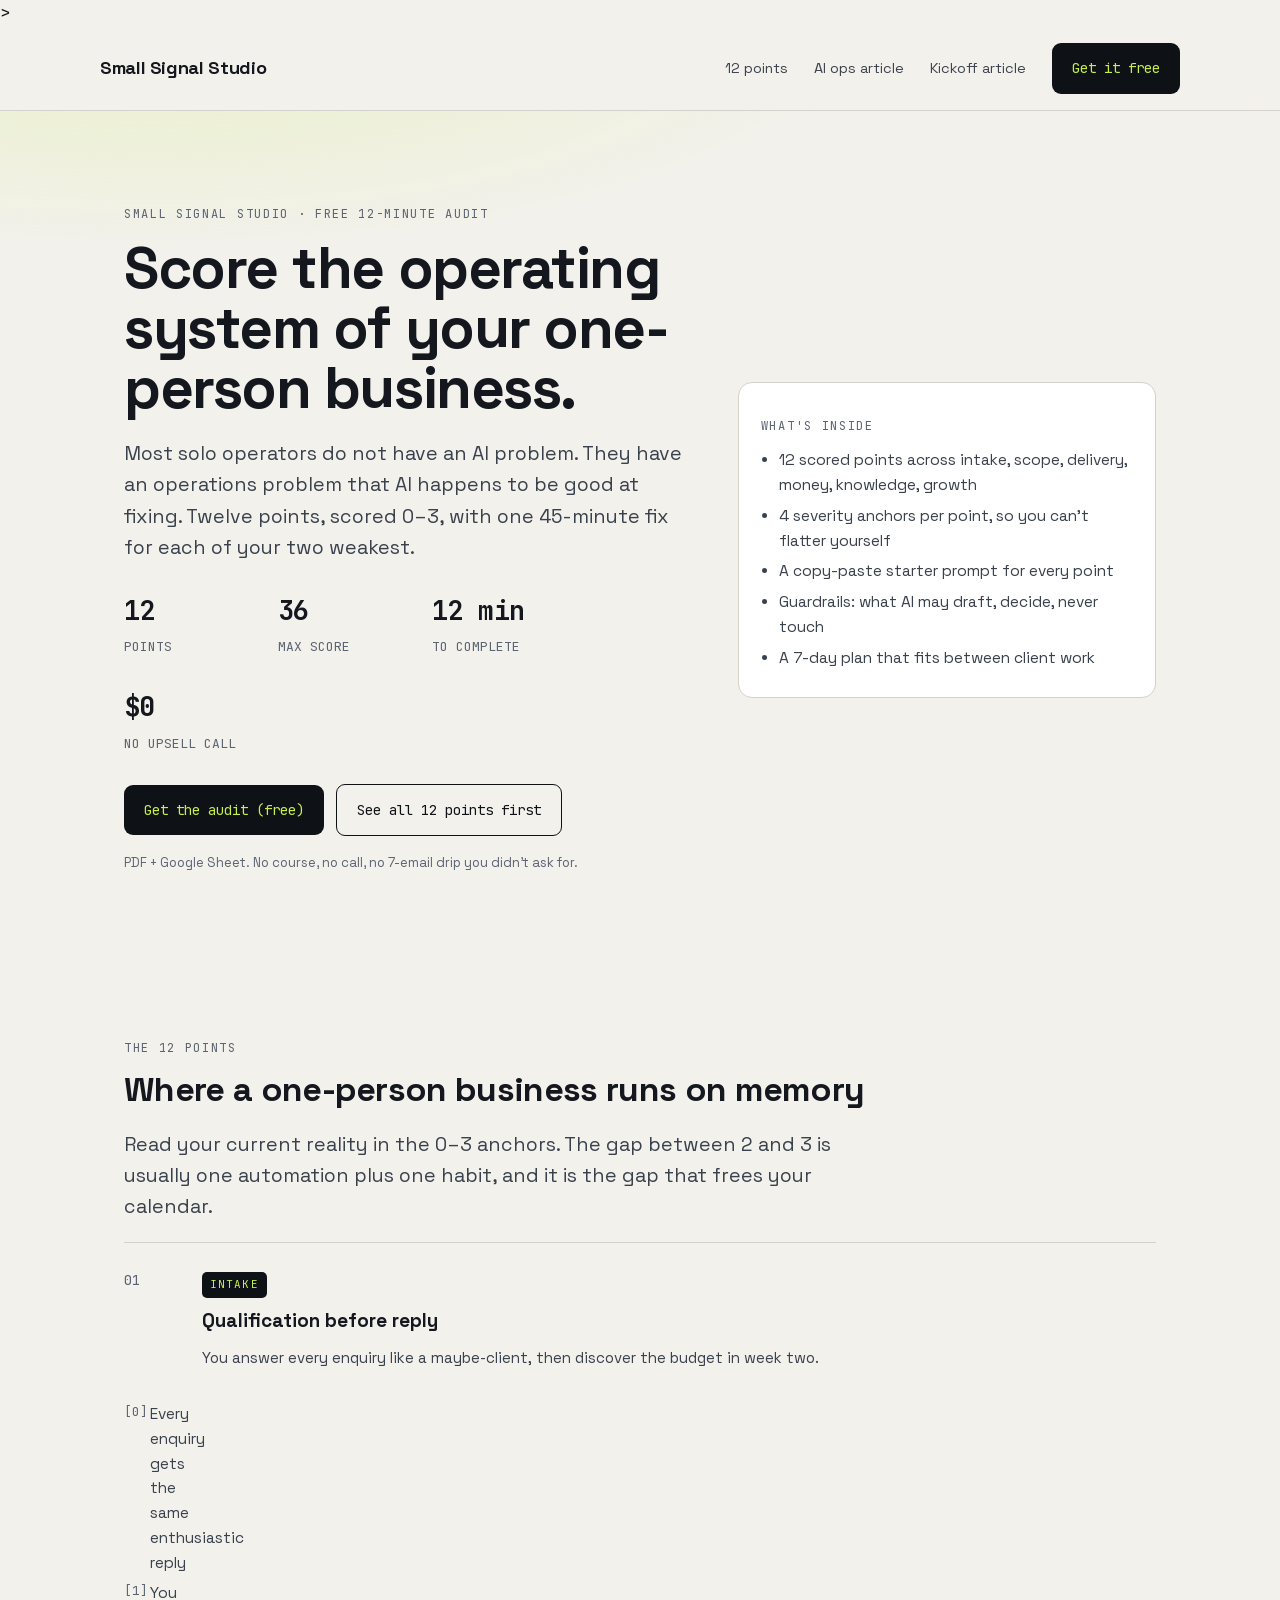
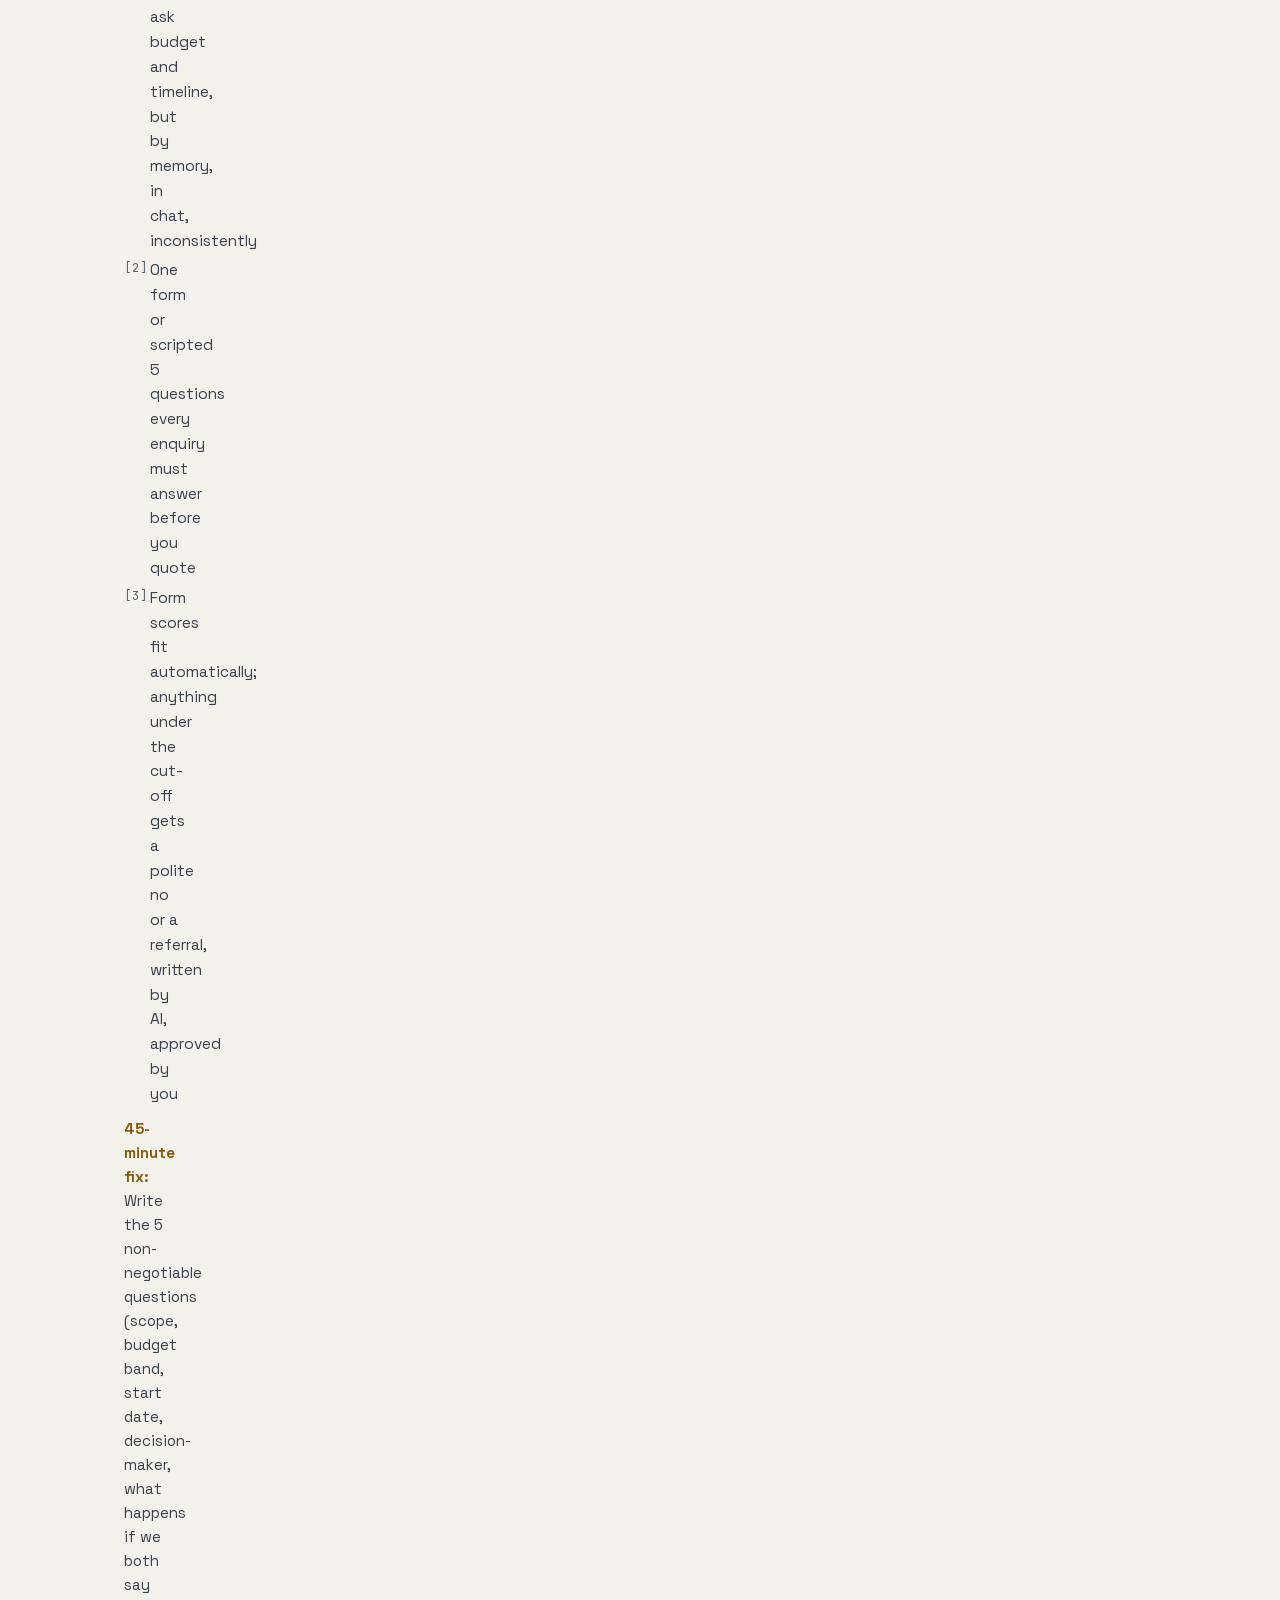
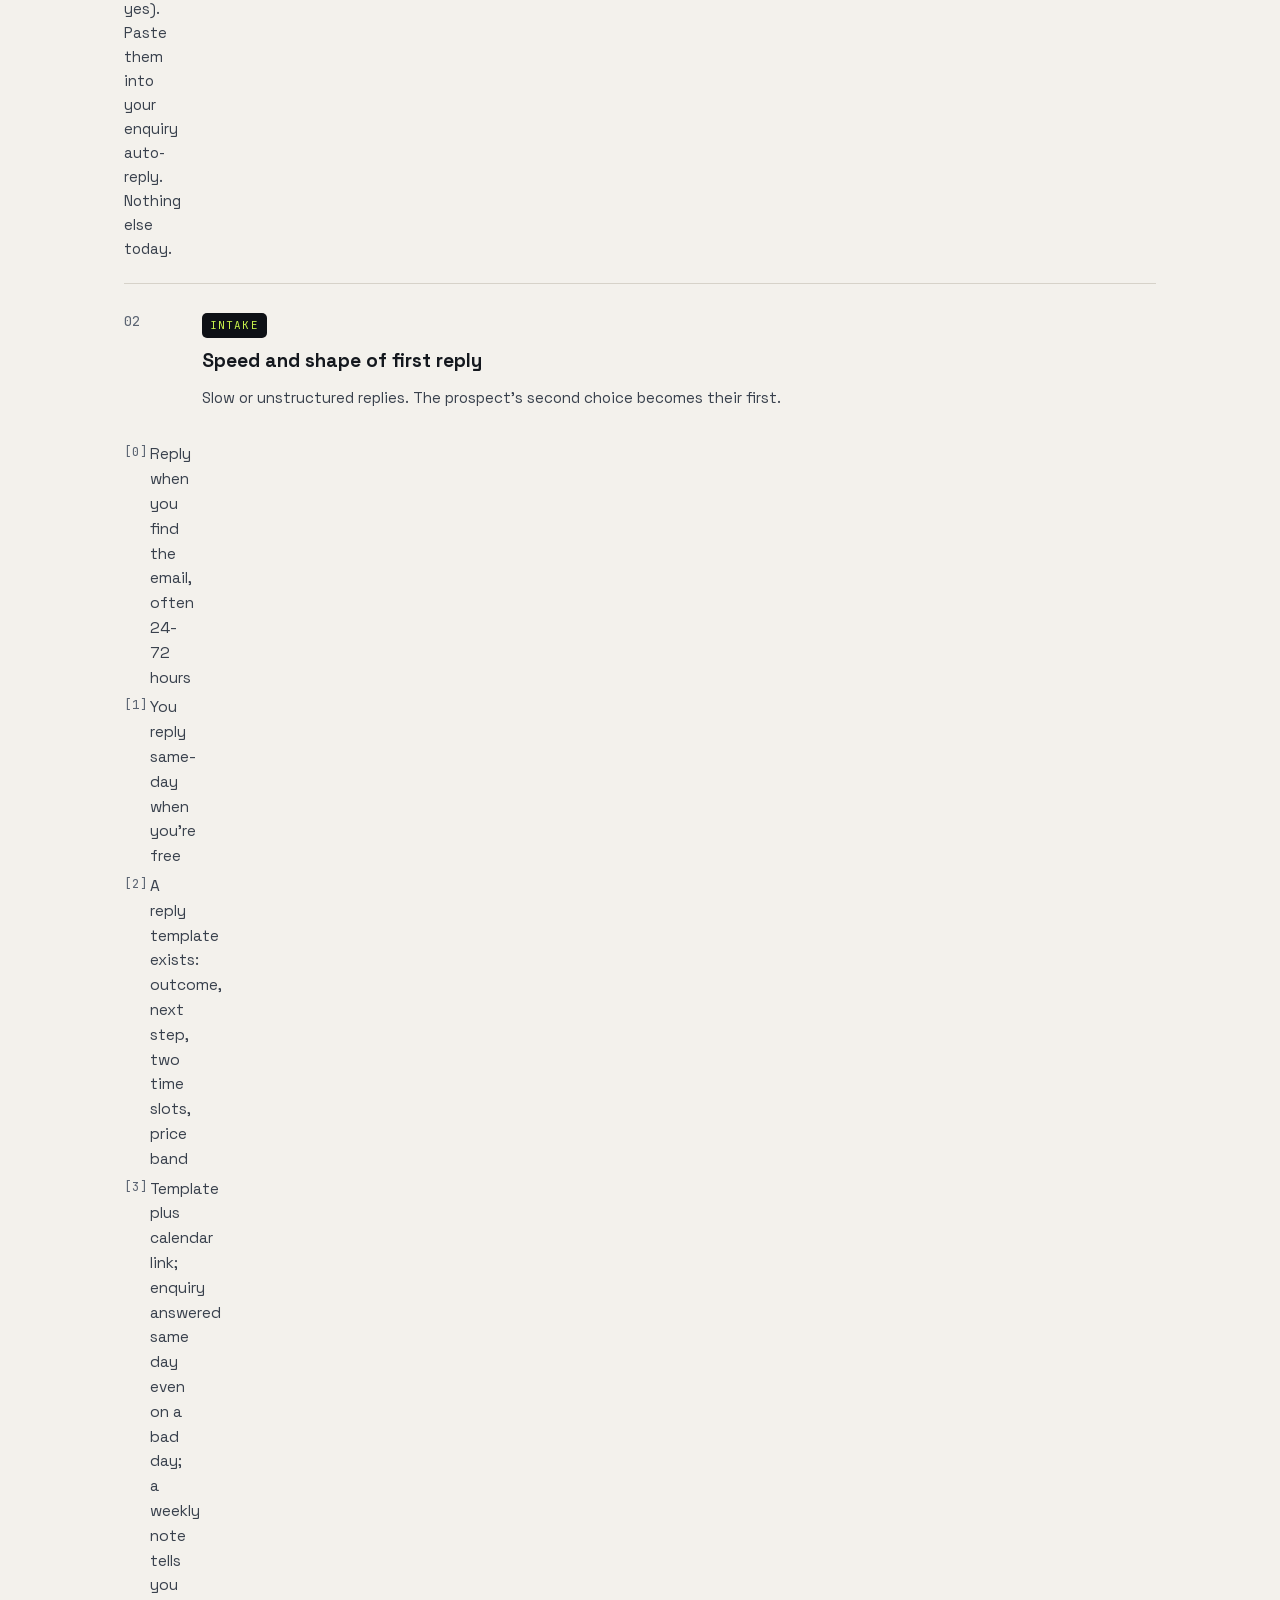
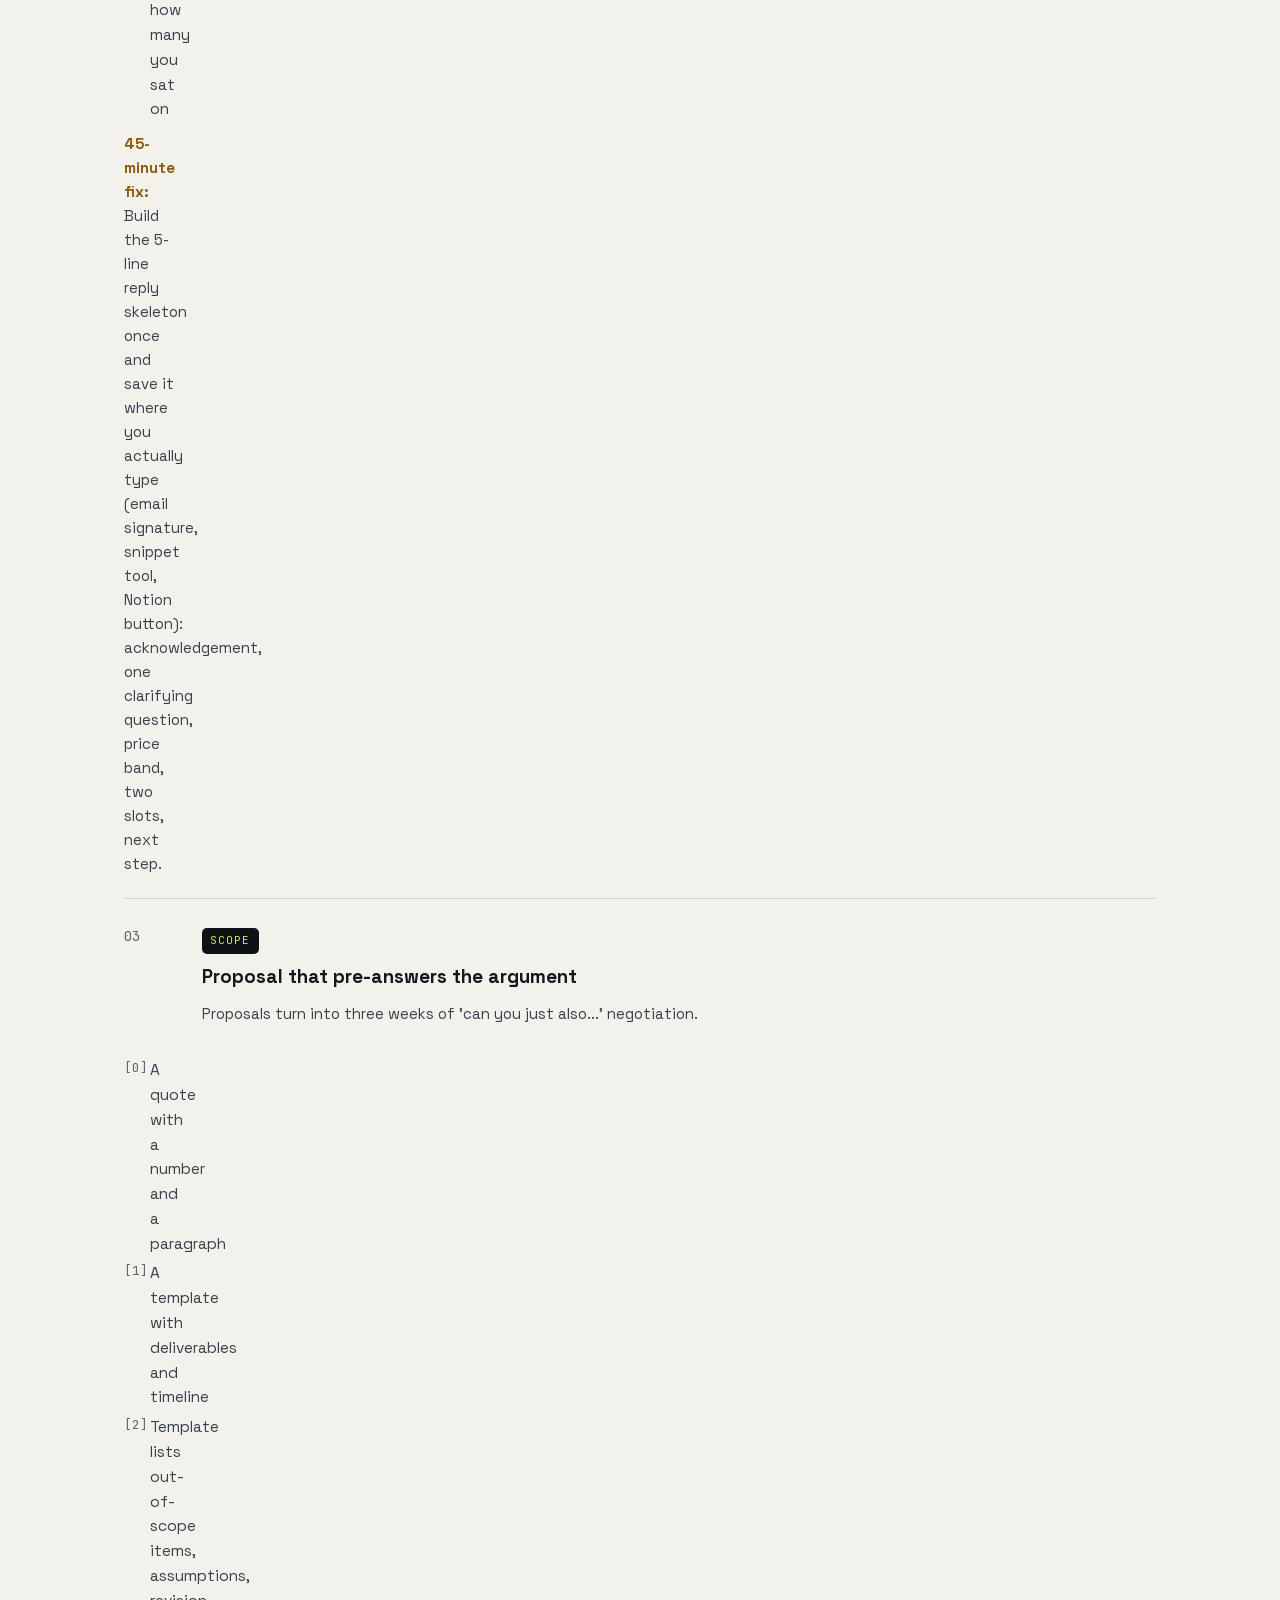
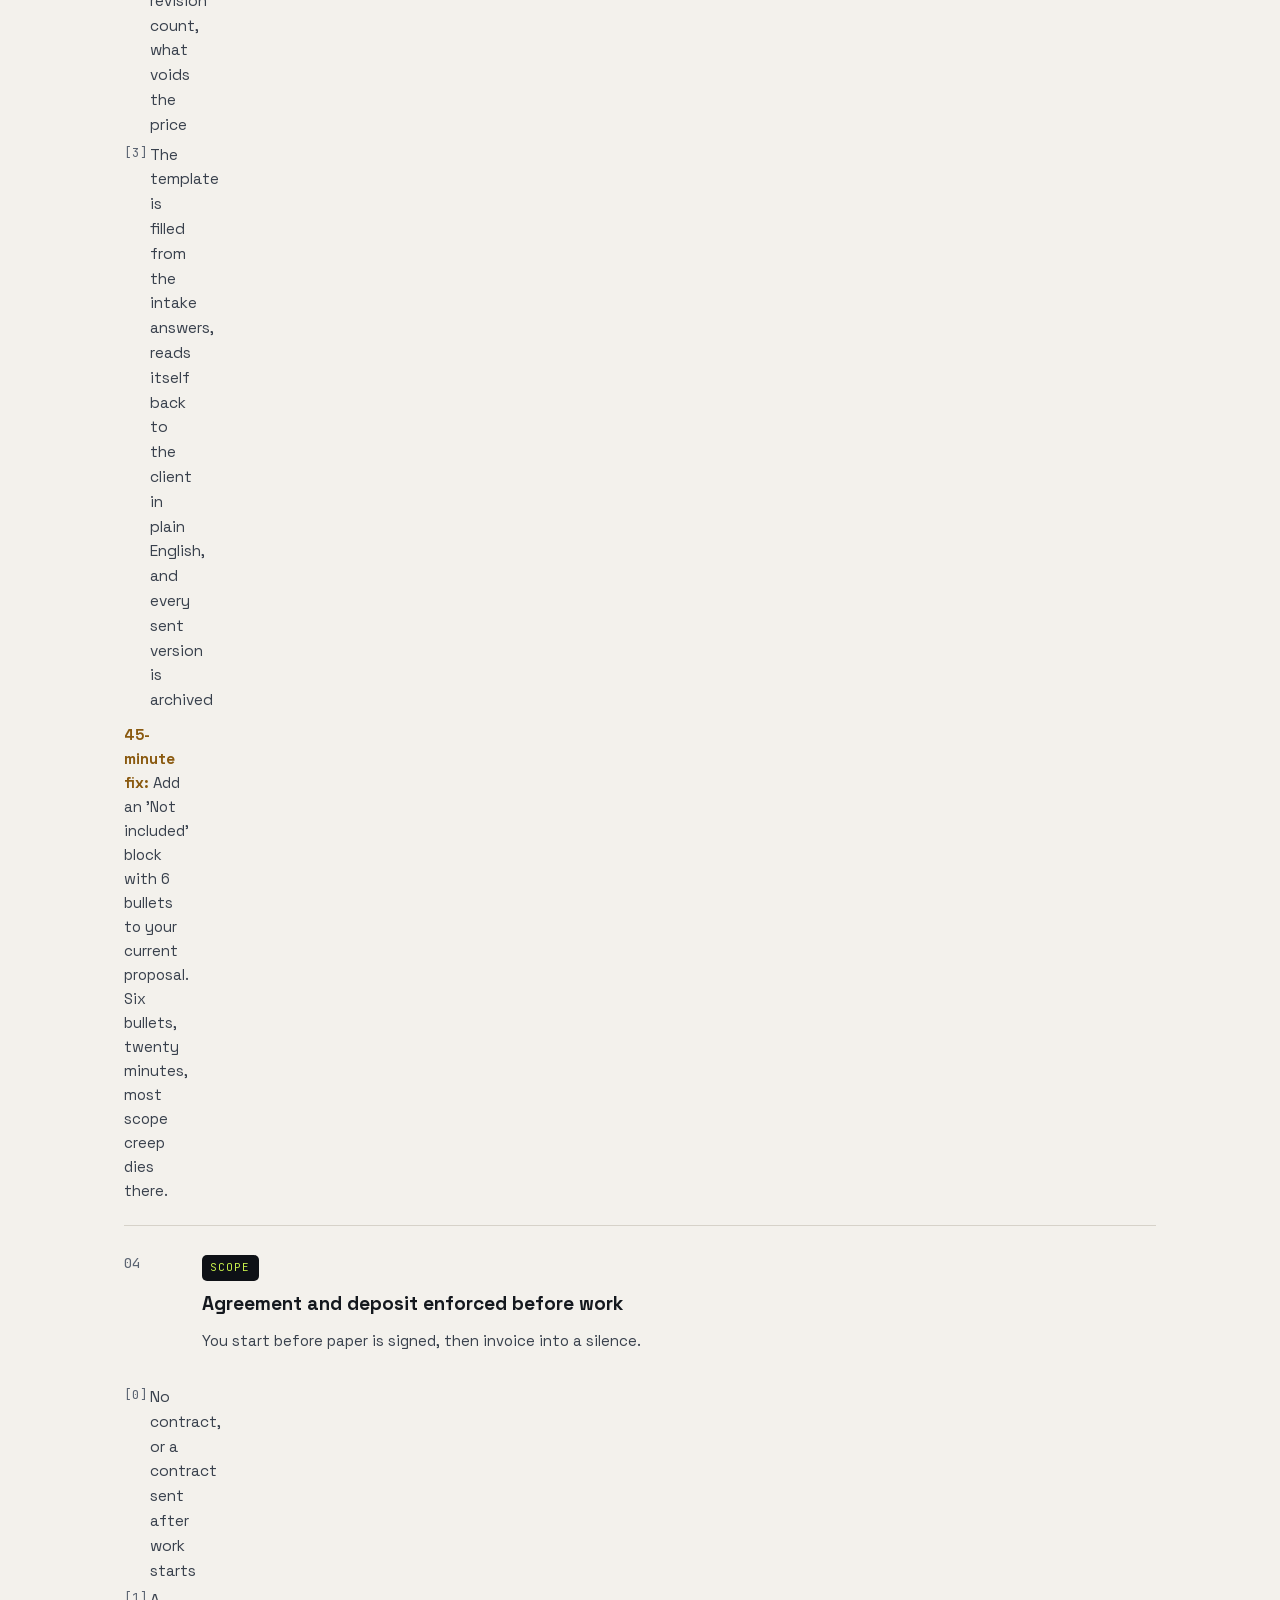
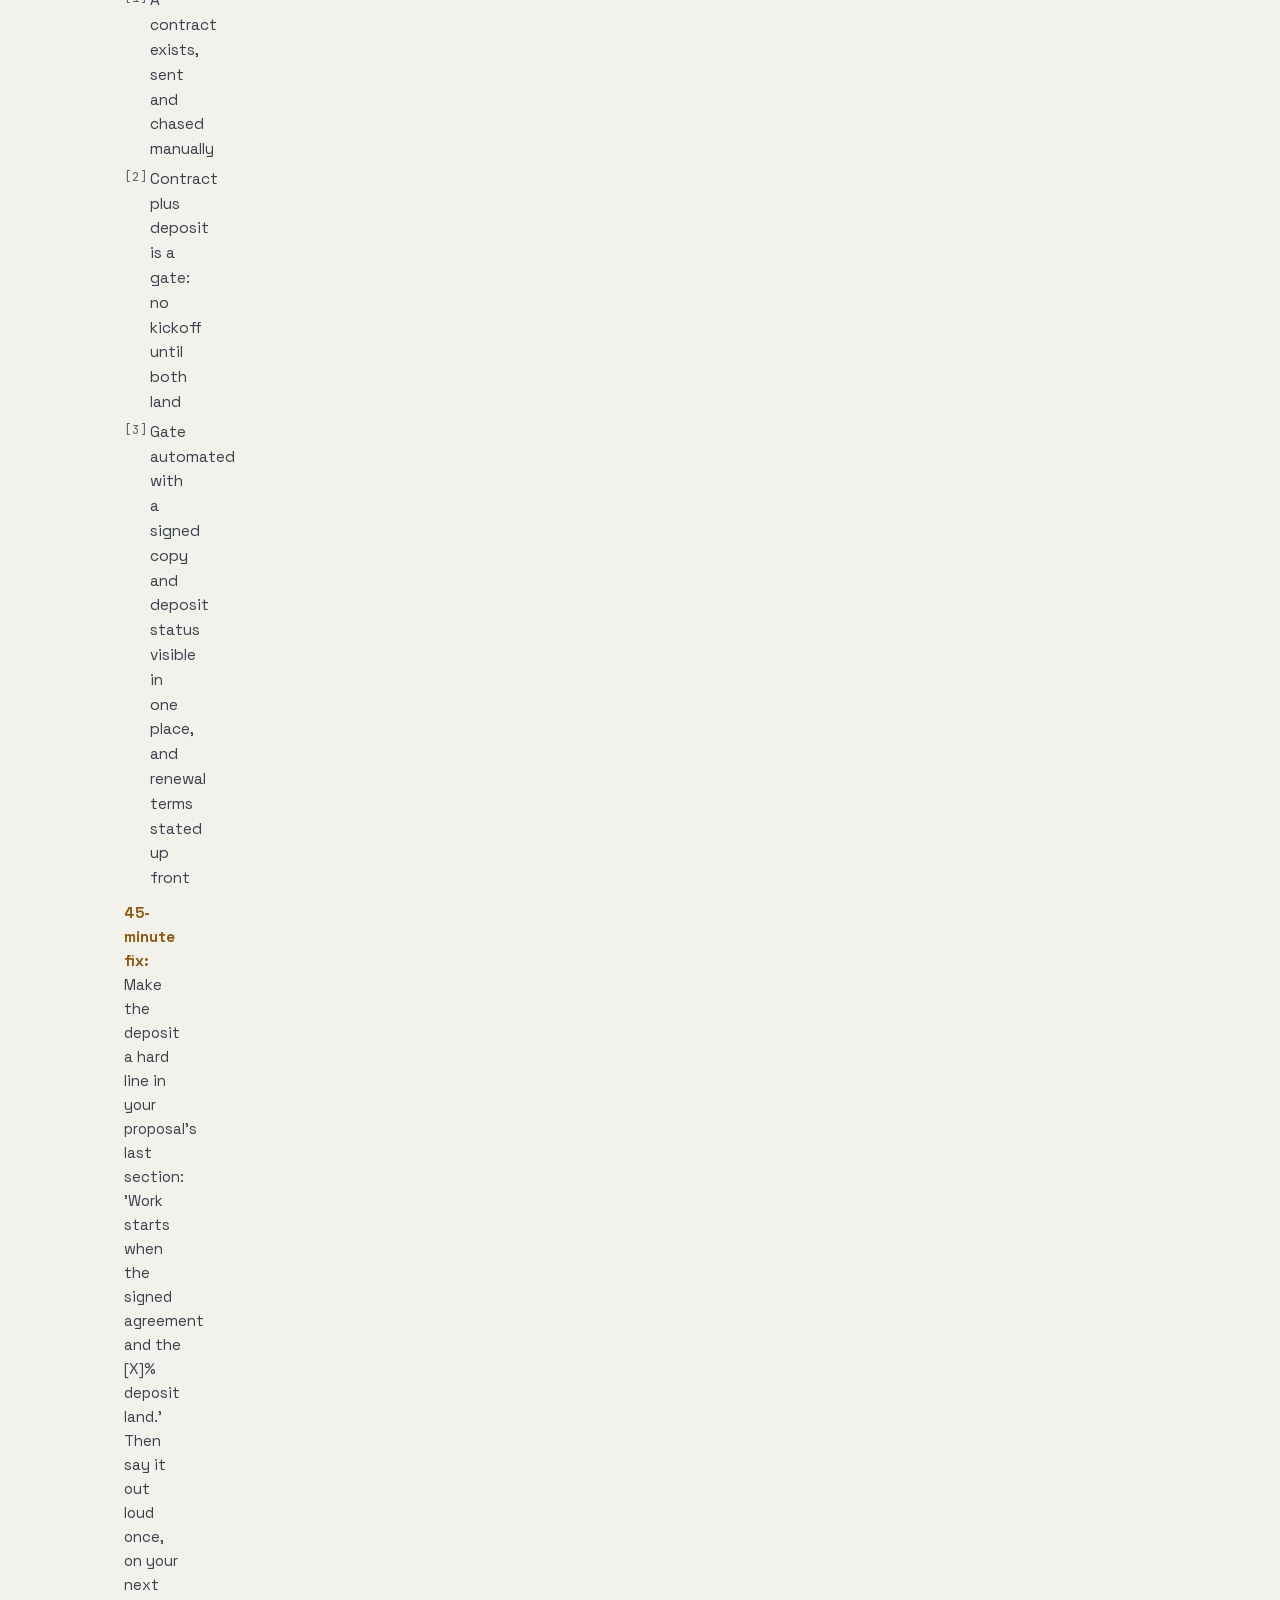
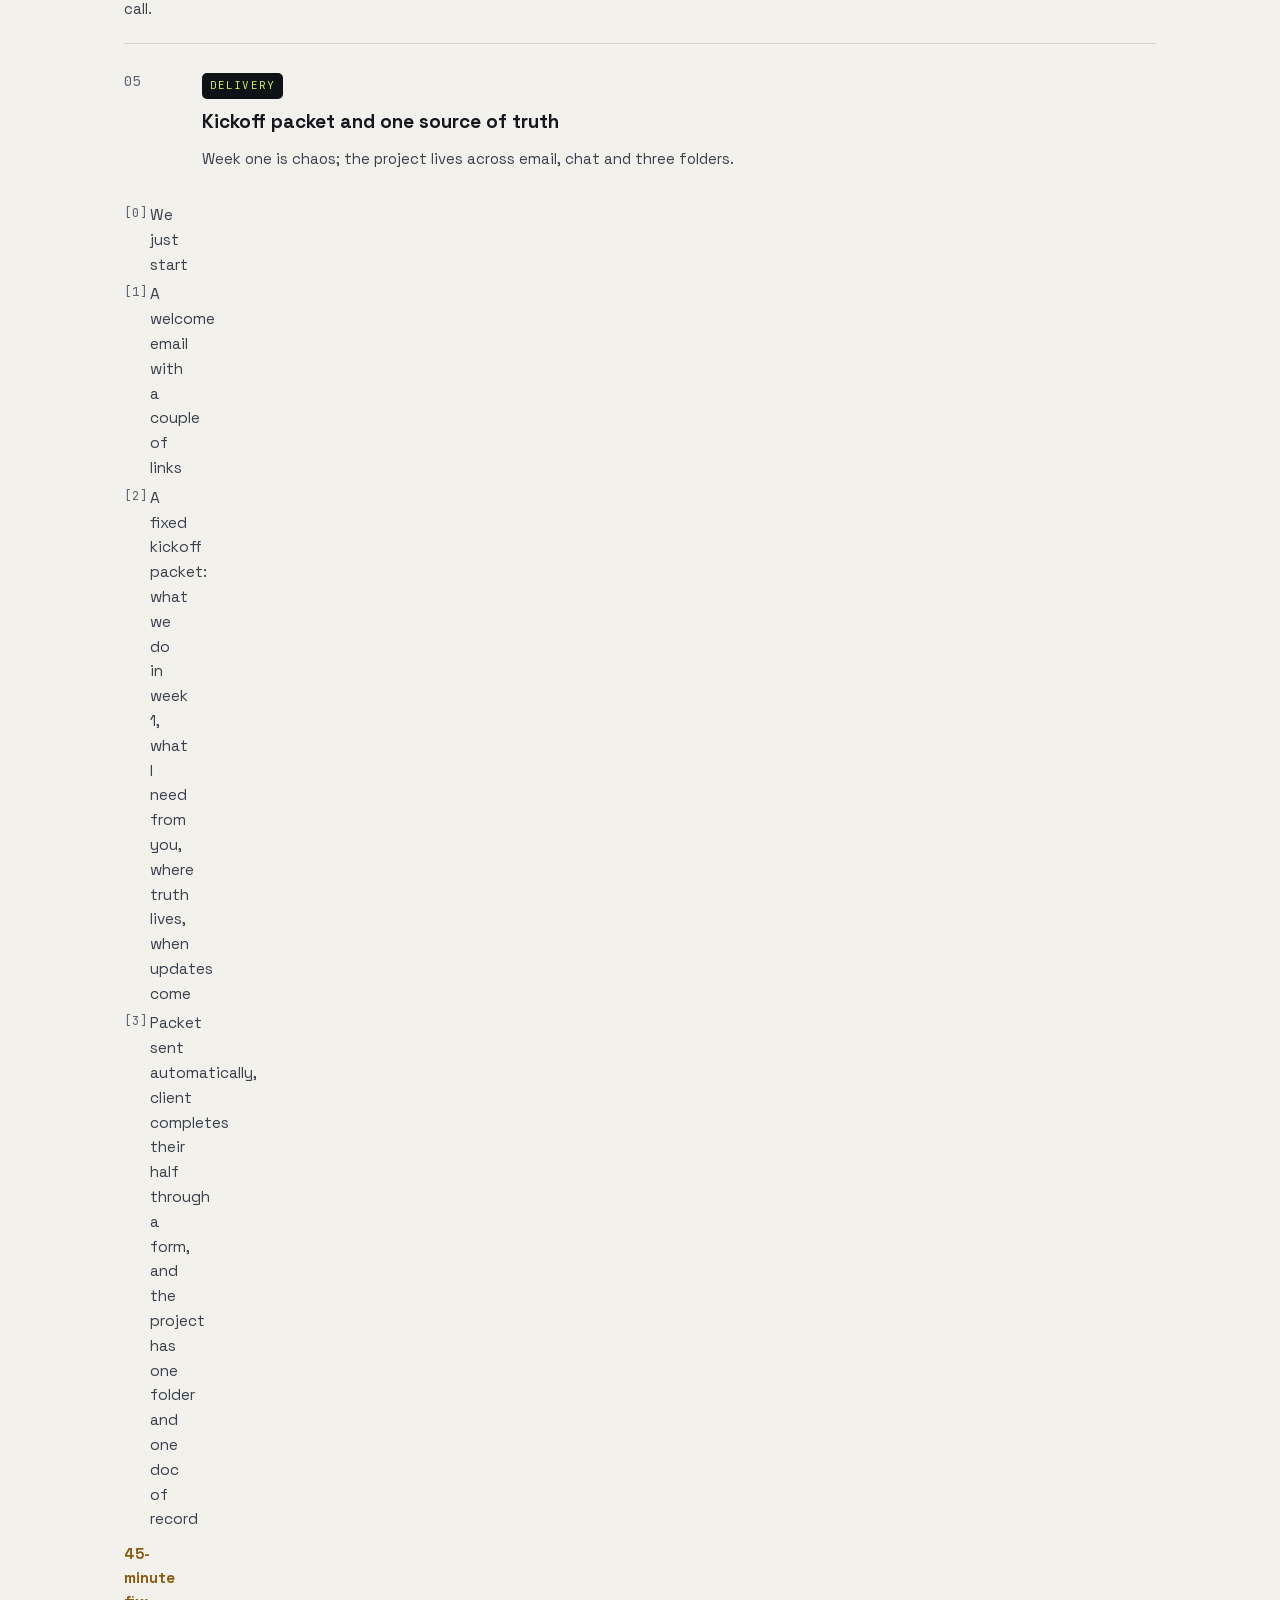
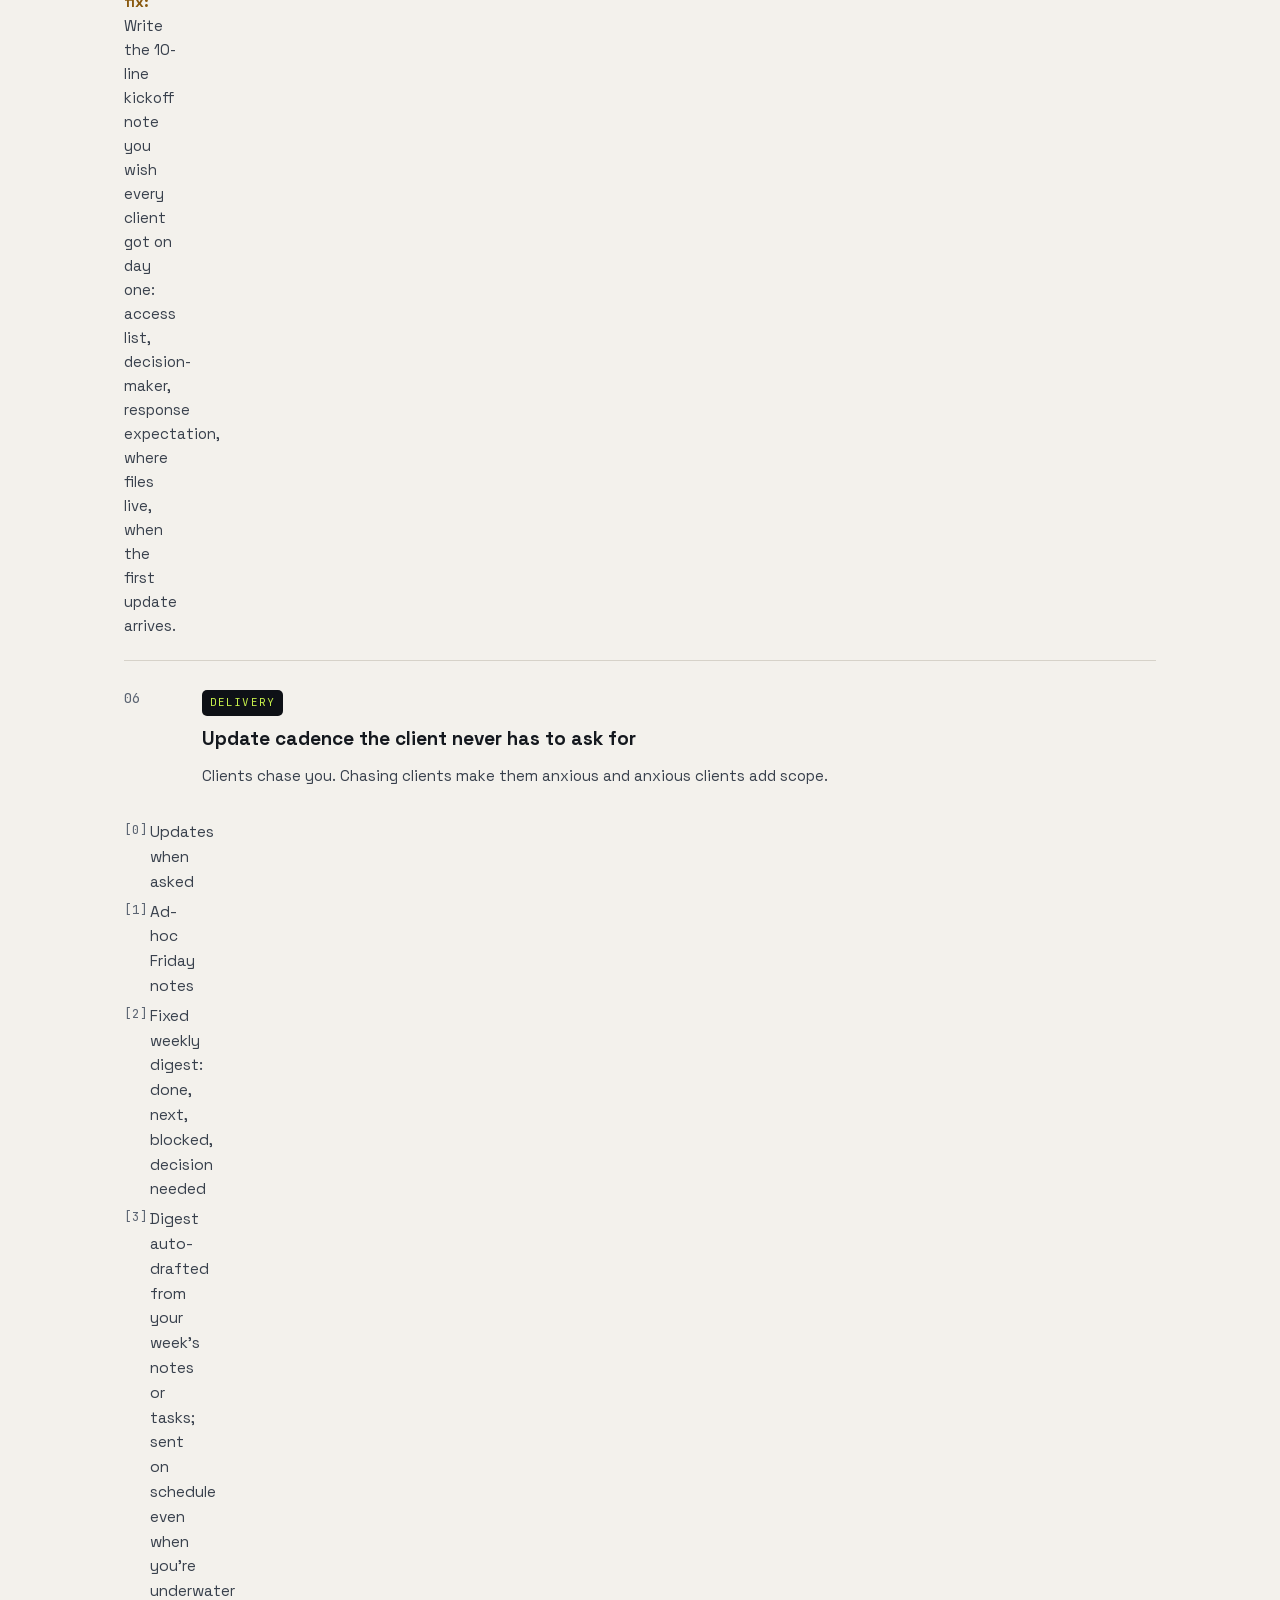
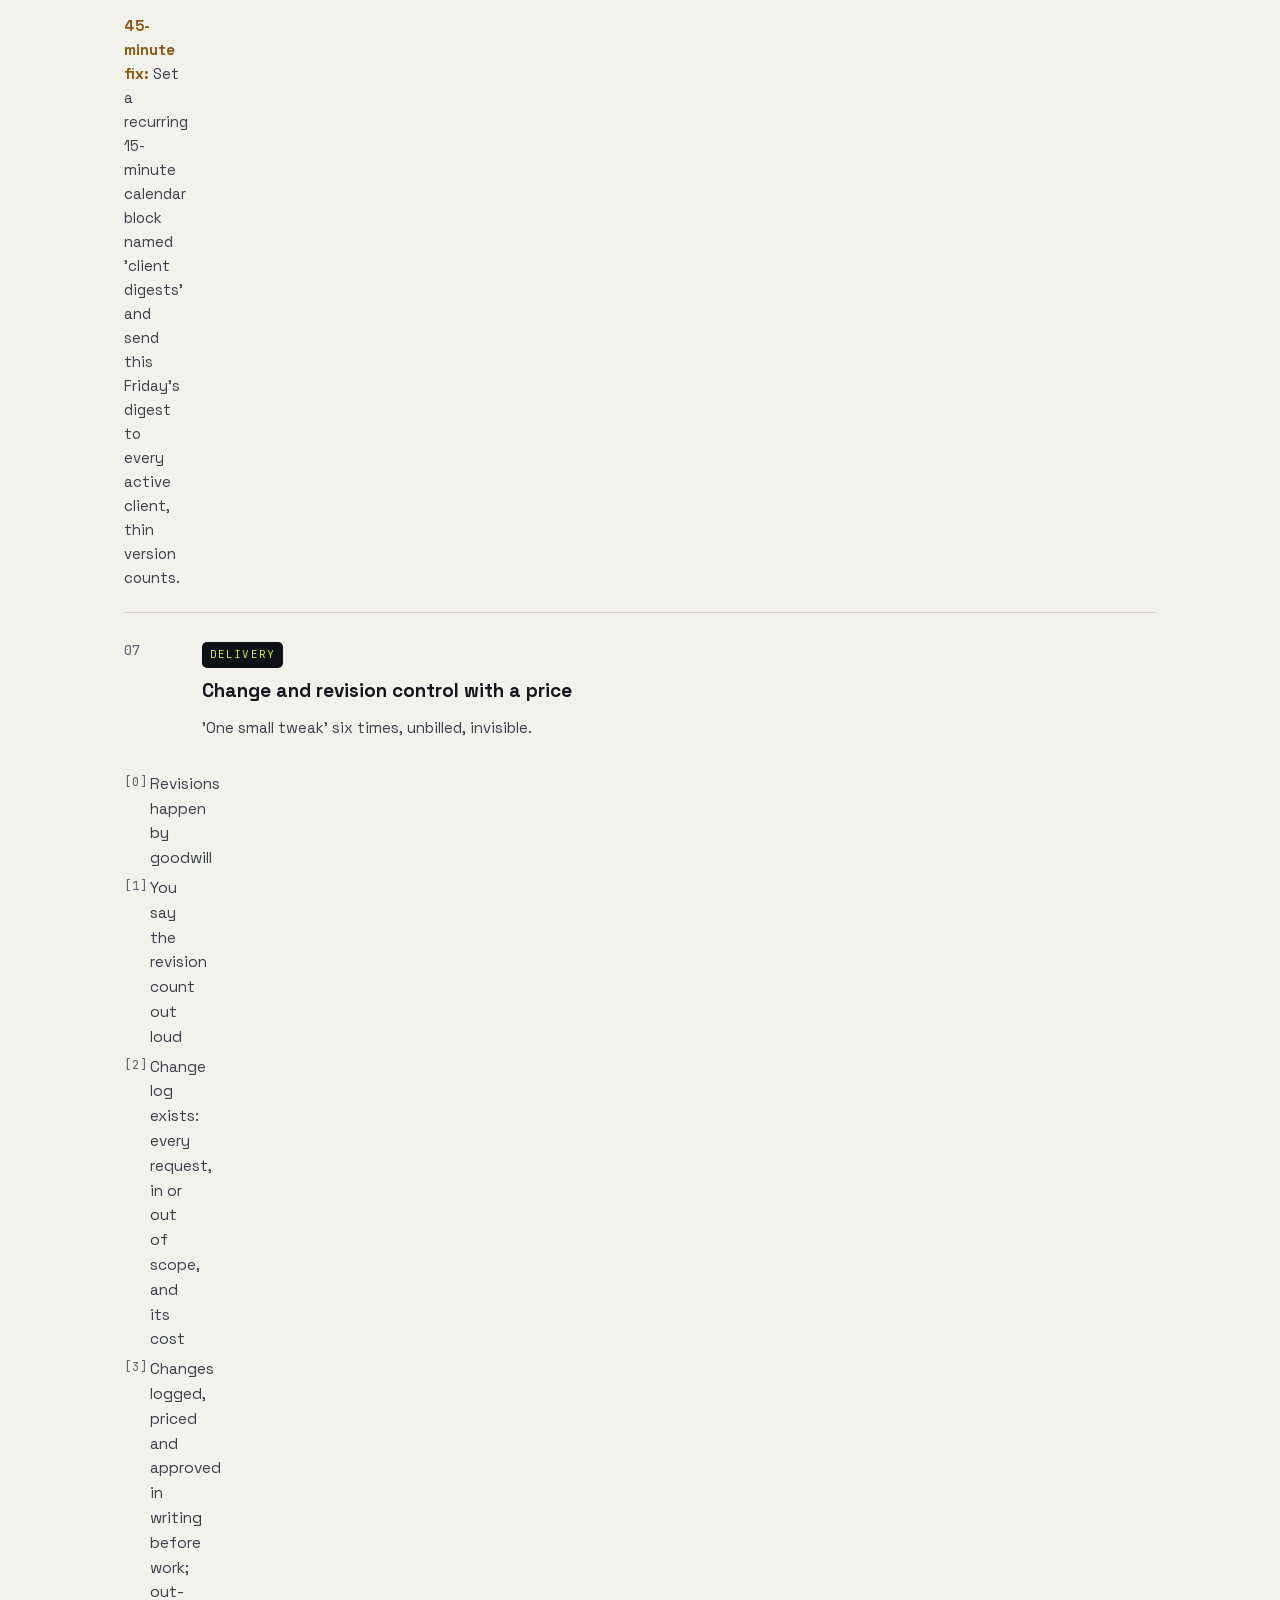
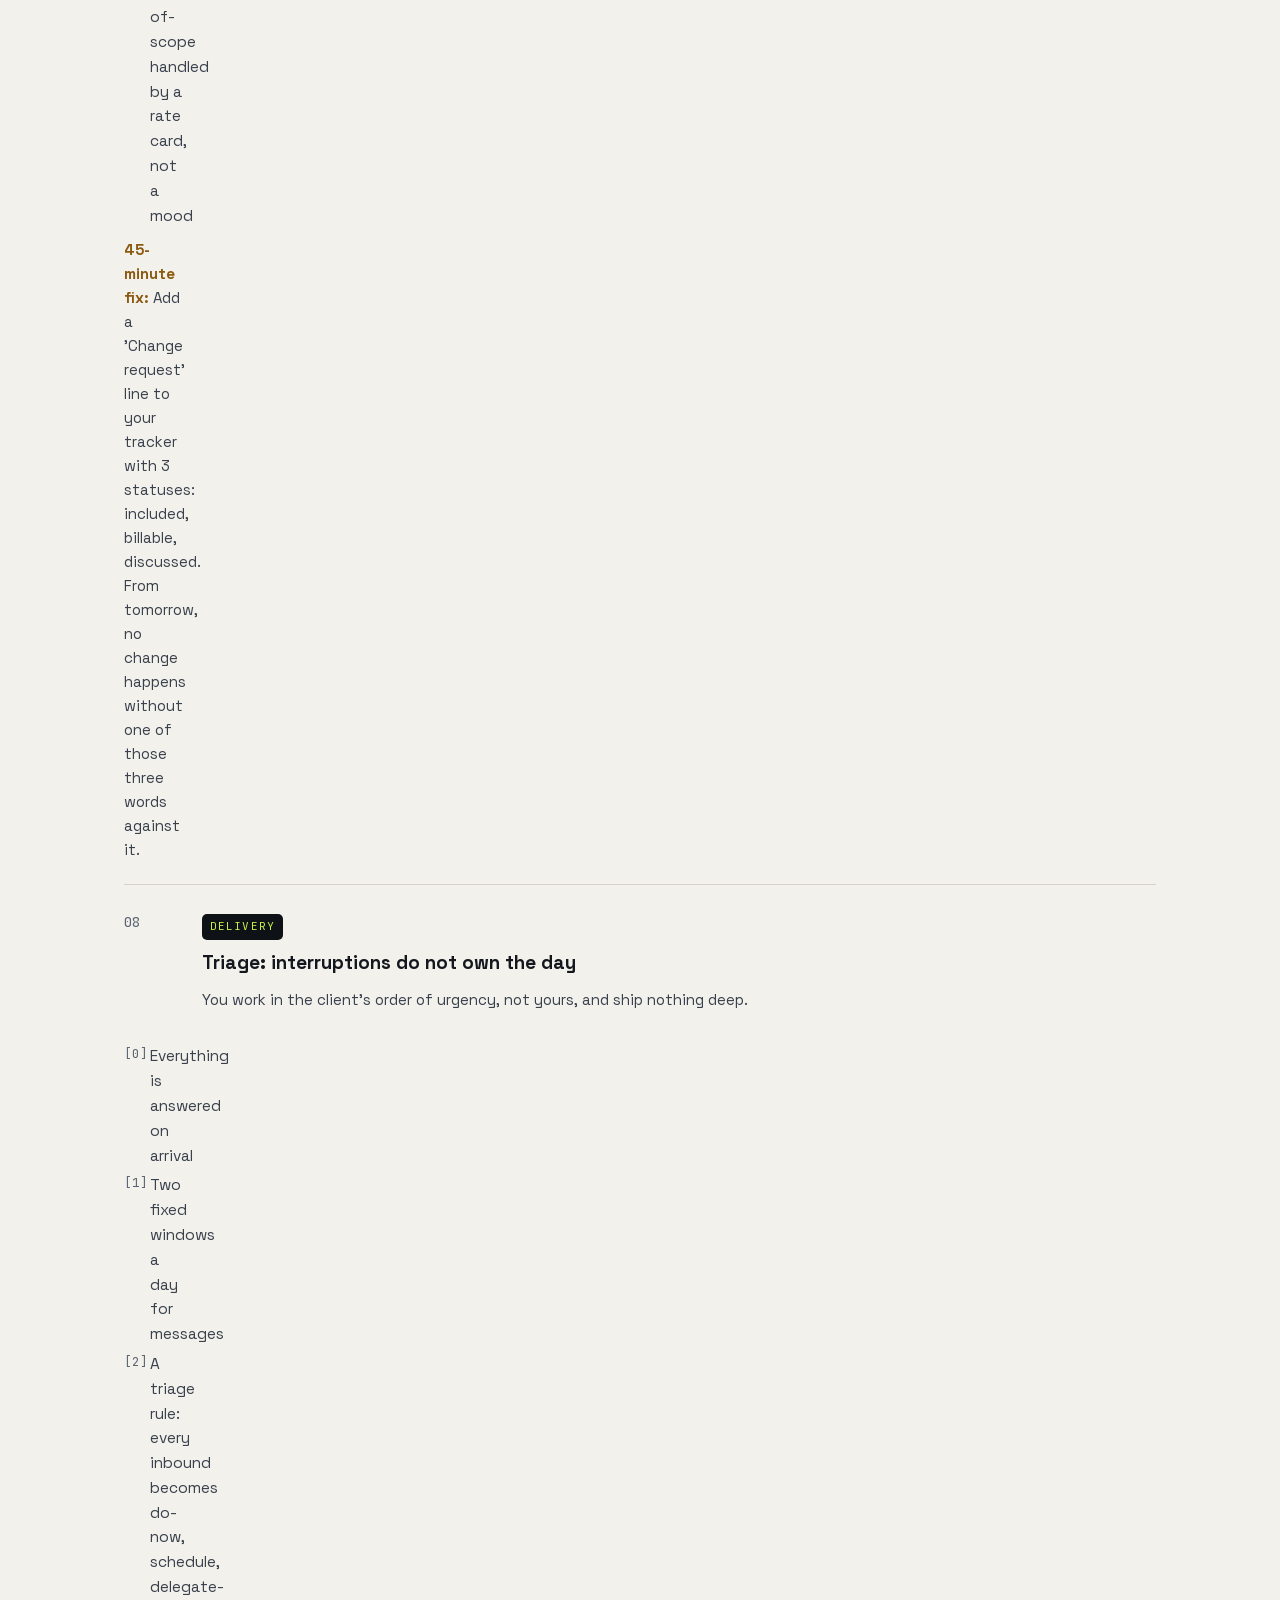
==== commit ef2a741e: "Add files via upload" ====
--- a/index.html
+++ b/index.html
@@ -2,16 +2,17 @@
 <meta name="viewport" content="width=device-width,initial-scale=1">
 <title>The 12-Point AI Ops Audit - Small Signal Studio</title><meta name="description" content="Most solo operators do not have an AI problem. They have an operations problem that AI happens to be good at fixing. This audit finds which of your 12">
 <link rel="canonical" href="https://maskchanel14-source.github.io/small-signal-site/">
+<link rel="icon" href="assets/img/favicon-64.png" type="image/png">
 <meta property="og:type" content="website"><meta property="og:site_name" content="Small Signal Studio">
 <meta property="og:title" content="The 12-Point AI Ops Audit - Small Signal Studio"><meta property="og:description" content="Most solo operators do not have an AI problem. They have an operations problem that AI happens to be good at fixing. This audit finds which of your 12">
 <meta property="og:image" content="https://maskchanel14-source.github.io/small-signal-site/assets/img/hero-site.png">
 <meta name="twitter:card" content="summary_large_image">
 <link rel="stylesheet" href="styles.css"></head><script type="application/ld+json">{"@context":"https://schema.org","@type":"HowTo","name":"The 12-Point AI Ops Audit","description":"Score the operating system of your one-person business","totalTime":"PT12M","estimatedCost":{"@type":"MonetaryAmount","currency":"USD","value":"0"}}</script>><body><header class="site"><div class="wrap row">
-<a class="logo" href="./index.html">Small Signal Studio <span class="mono">| Operating systems for solo service businesses</span></a>
-<nav><a href="./index.html#audit">The audit</a>
-<a href="./articles/ai-operations-for-freelancers.html">The audit</a>
-<a href="./articles/client-onboarding-for-freelancers.html">Kickoff guide</a>
-<a class="btn" href="./#get">Get it free</a></nav></div></header>
+<a class="logo" href="./index.html">Small Signal Studio</a>
+<nav><a href="./index.html#audit">12 points</a>
+<a href="./articles/ai-operations-for-freelancers.html">AI ops article</a>
+<a href="./articles/client-onboarding-for-freelancers.html">Kickoff article</a>
+<a class="btn" href="./#get">Get it free</a></nav></nav></div></header>
 <div class="hero"><div class="wrap hero-grid"><div>
 <p class="kicker">Small Signal Studio &middot; free 12-minute audit</p>
 <h1>Score the operating system of your one-person business.</h1>
--- a/styles.css
+++ b/styles.css
@@ -32,9 +32,9 @@
 .card{background:#fff;border:1px solid var(--rule);border-radius:14px;padding:22px 22px 20px}
 .card ul{margin:0;padding-left:18px;color:#39414d;font-size:15.5px}
 .card li{margin:6px 0}
-.stats{display:flex;gap:34px;flex-wrap:wrap;margin-top:26px}
+.stats{display:flex;gap:26px 34px;flex-wrap:wrap;margin-top:26px}
 .stats div{min-width:120px}
-.stats b{display:block;font-size:27px;letter-spacing:-.02em}
+.stats b{display:block;font-size:27px;letter-spacing:-.02em;font-family:'Mono',monospace;font-weight:700}
 .stats span{font-size:13px;color:var(--grey);font-family:'Mono',monospace}
 ol.points{list-style:none;counter-reset:p;margin:0;padding:0}
 ol.points>li{counter-increment:p;border-top:1px solid var(--rule);padding:26px 0 22px;display:grid;
@@ -59,4 +59,29 @@
 .small{font-size:13px;color:var(--grey)}
 footer{padding:40px 0 60px;color:var(--grey);font-size:13.5px}
 @media(max-width:900px){.hero-grid,.cta-band{grid-template-columns:1fr}section{padding:56px 0}
- ol.points>li{grid-template-columns:40px 1fr;gap:12px}}+ ol.points>li{grid-template-columns:40px 1fr;gap:12px}}
+/* ---- MOBILE: diberesin 17 Okt jam 12:00 WIB (sebelumnya header didesain buat >=900px doang) ---- */
+@media(max-width:640px){
+  .wrap{padding:0 18px}
+  header.site{position:static;background:var(--paper);backdrop-filter:none}
+  header.site .row{flex-wrap:wrap;padding:12px 0 10px;gap:8px 12px}
+  .logo{font-size:16px;white-space:nowrap}
+  .logo span{display:none}
+  header.site nav{display:flex;flex-wrap:wrap;align-items:center;gap:6px 16px;width:100%;
+    border-top:1px solid var(--rule);padding-top:9px}
+  nav a{margin-left:0;font-size:14px;color:#4a525e}
+  nav a.btn{margin-left:auto;padding:9px 13px;font-size:12.5px;white-space:nowrap}
+  .hero{padding:40px 0 34px}
+  section{padding:44px 0}
+  .lead{font-size:17px}
+  h1{margin:10px 0 14px}
+  h2{font-size:23px}
+  .stats{gap:18px 28px;margin-top:20px}
+  .stats div{min-width:100px}
+  .stats b{font-size:31px}
+  .card{padding:18px 16px}
+  .cta-band{padding:26px 20px}
+  .btn{font-size:13.5px}
+  .cta-band .btn,.hero .btn{width:100%;text-align:center}
+  table.bands{display:block;overflow-x:auto;white-space:nowrap}
+}
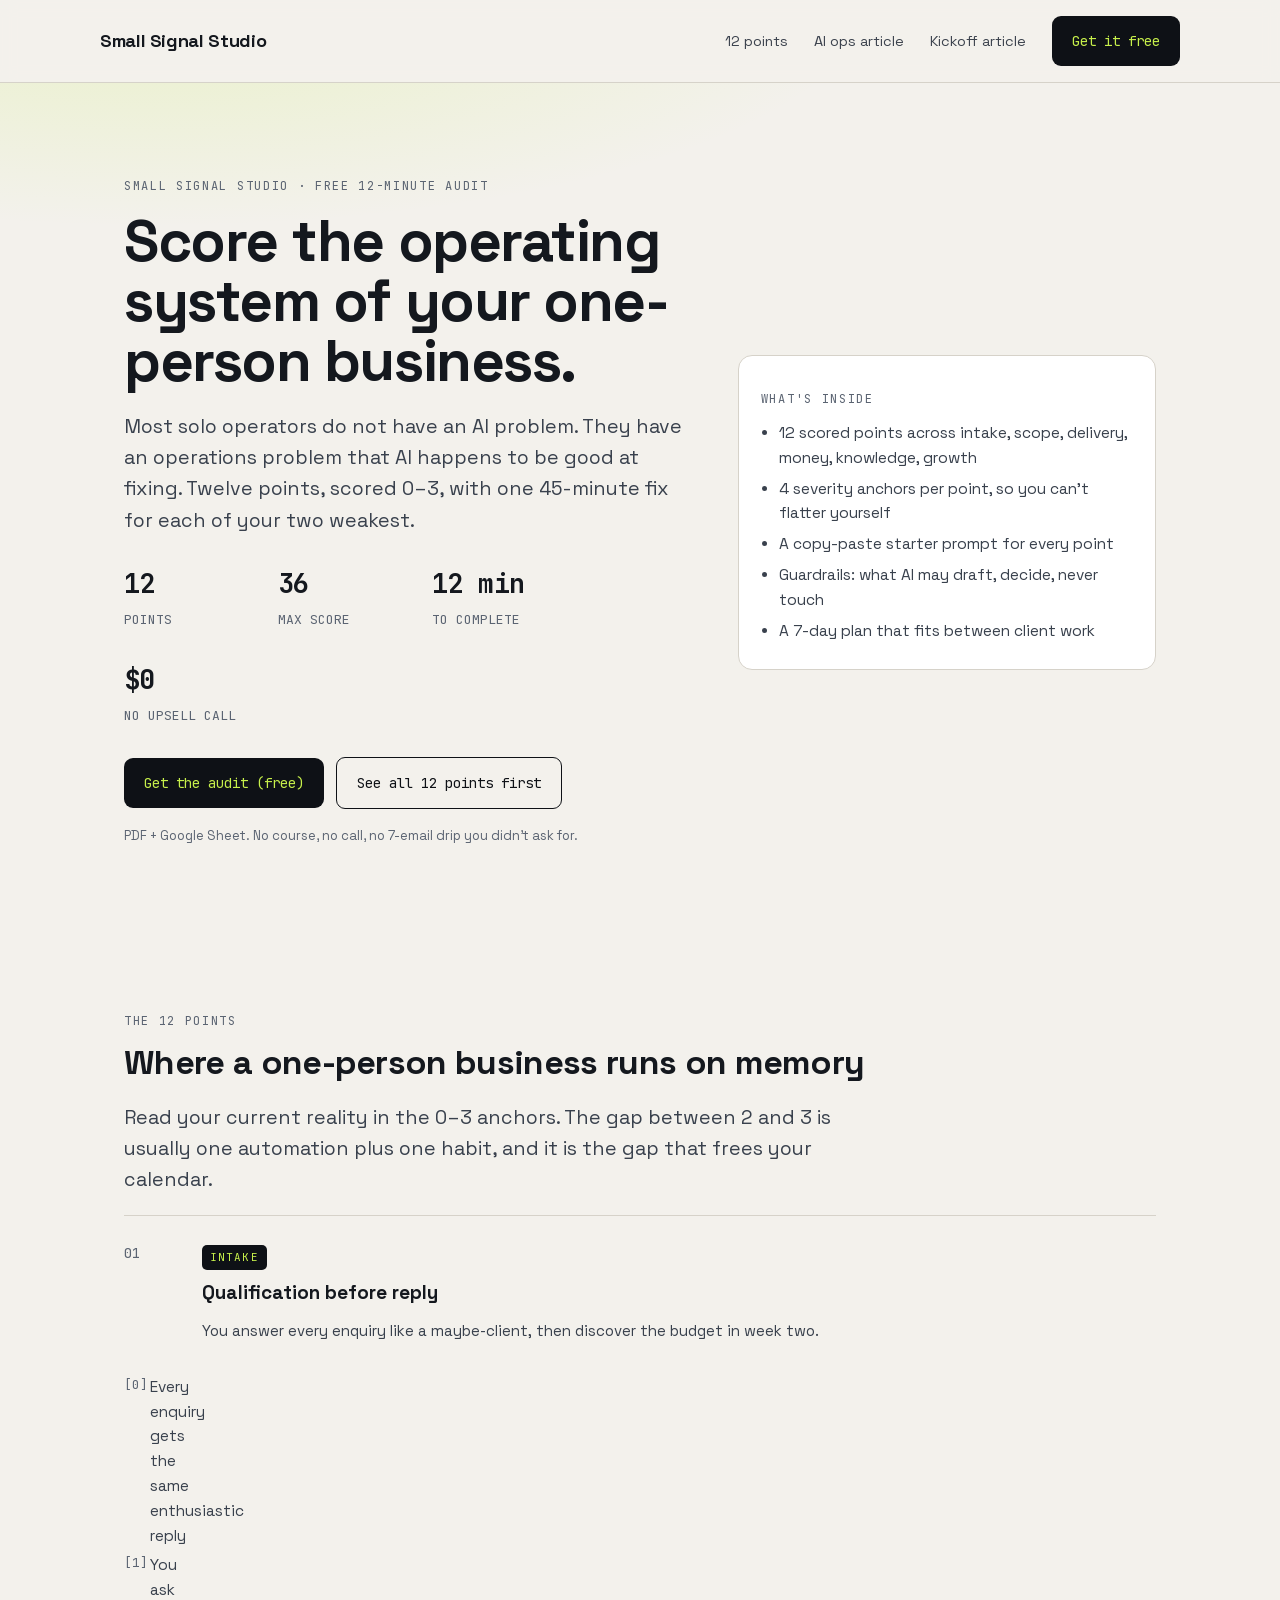
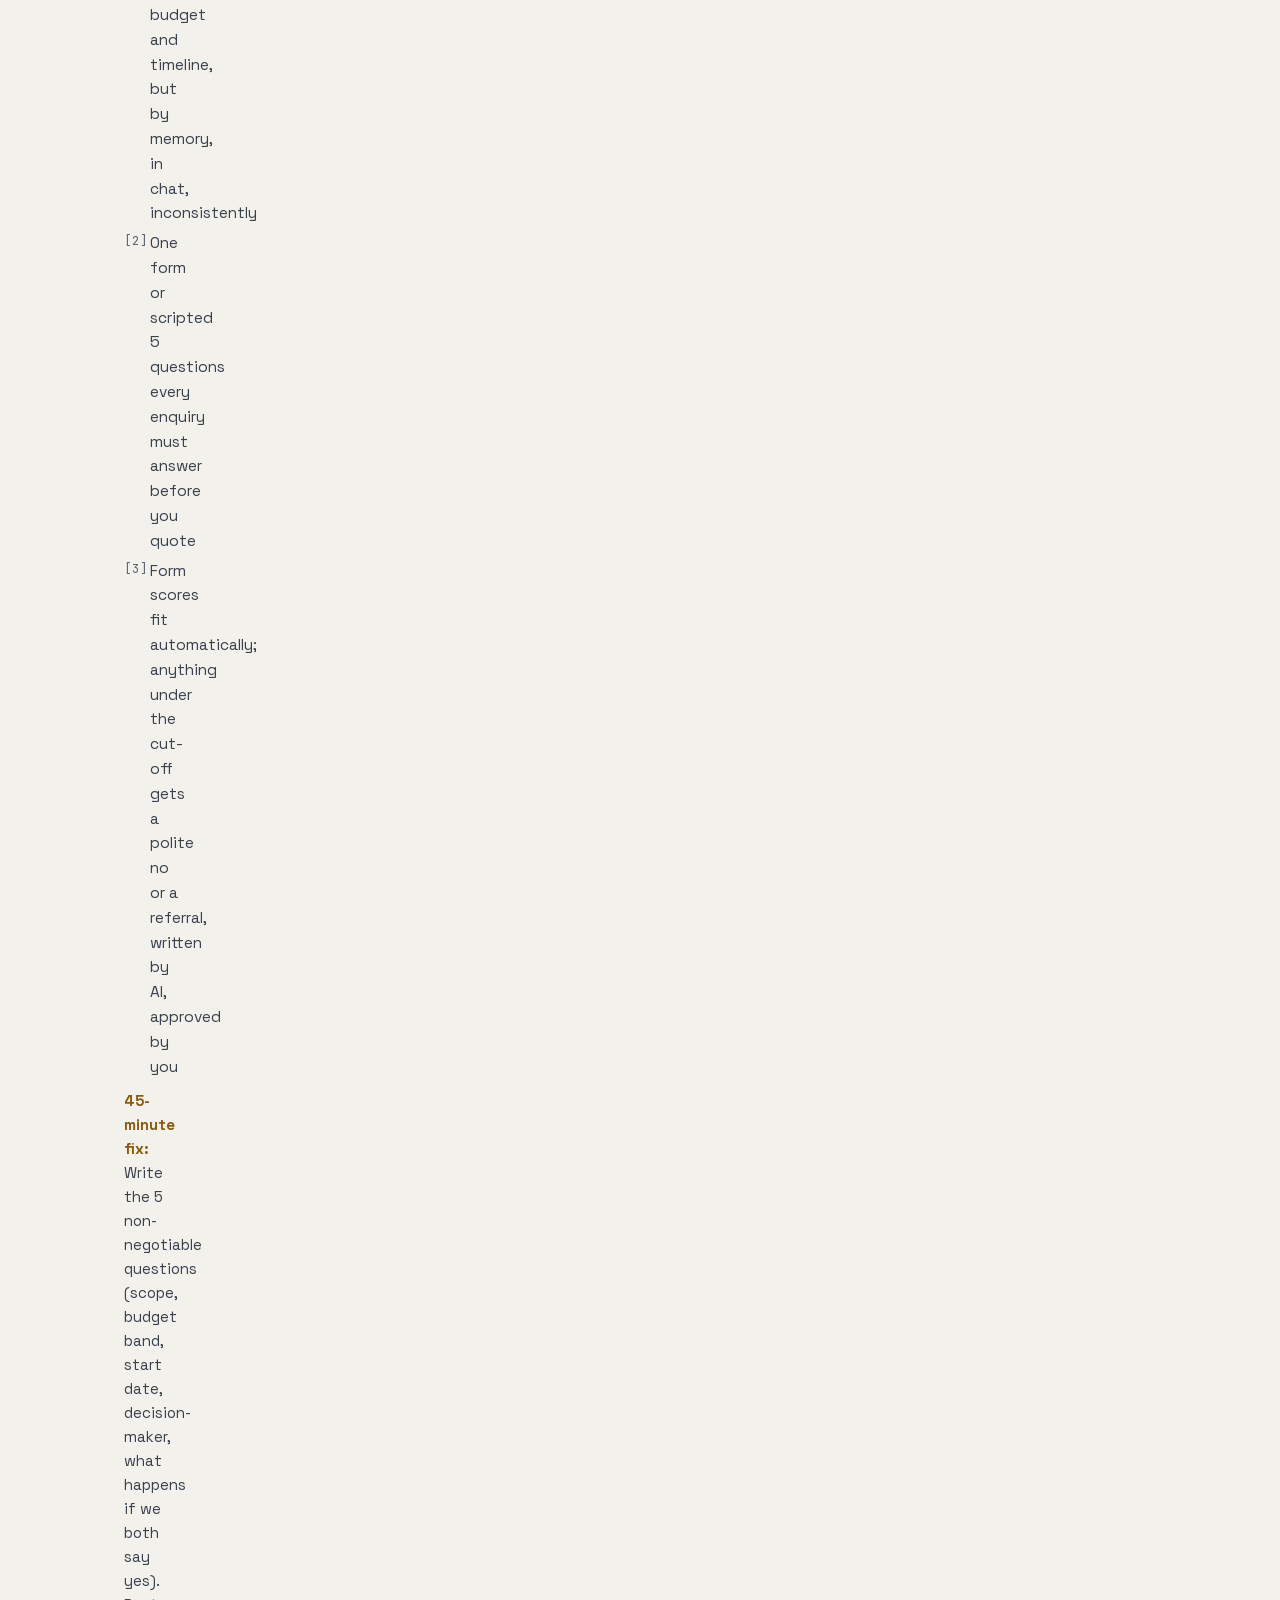
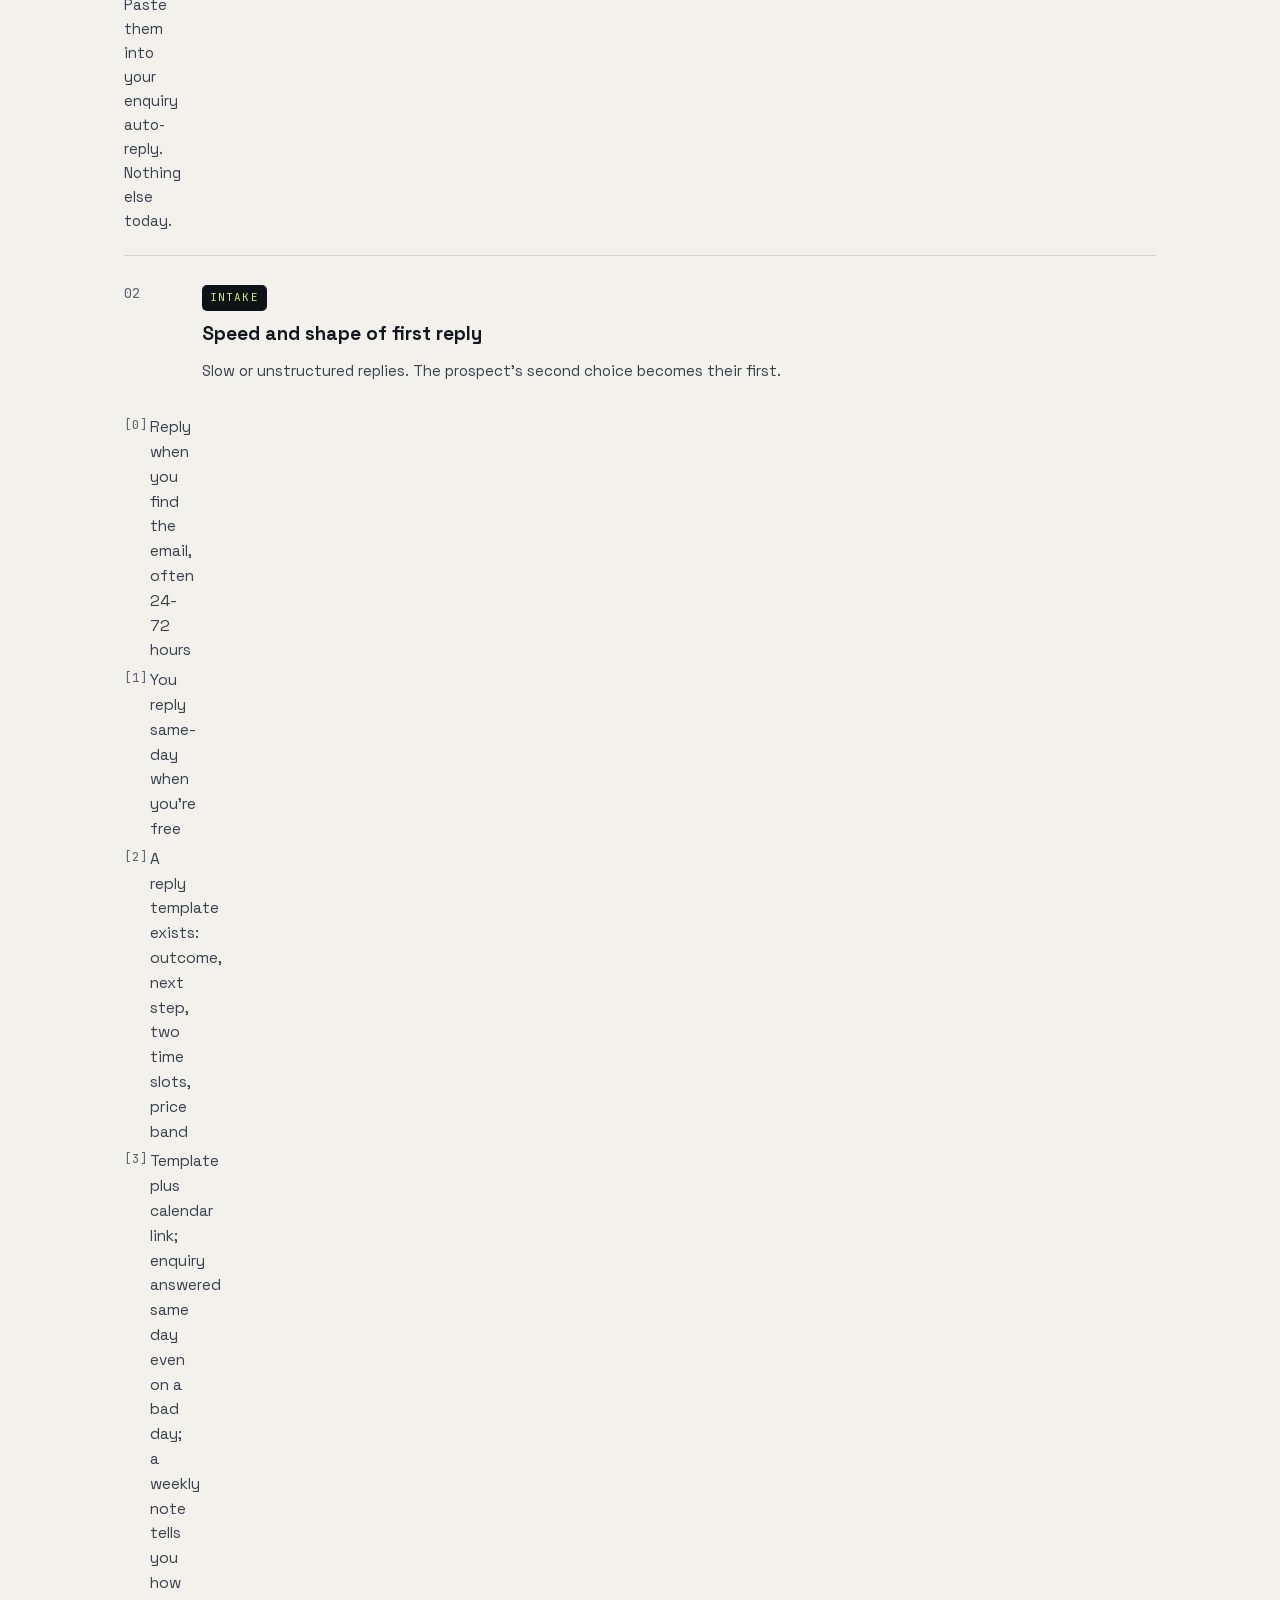
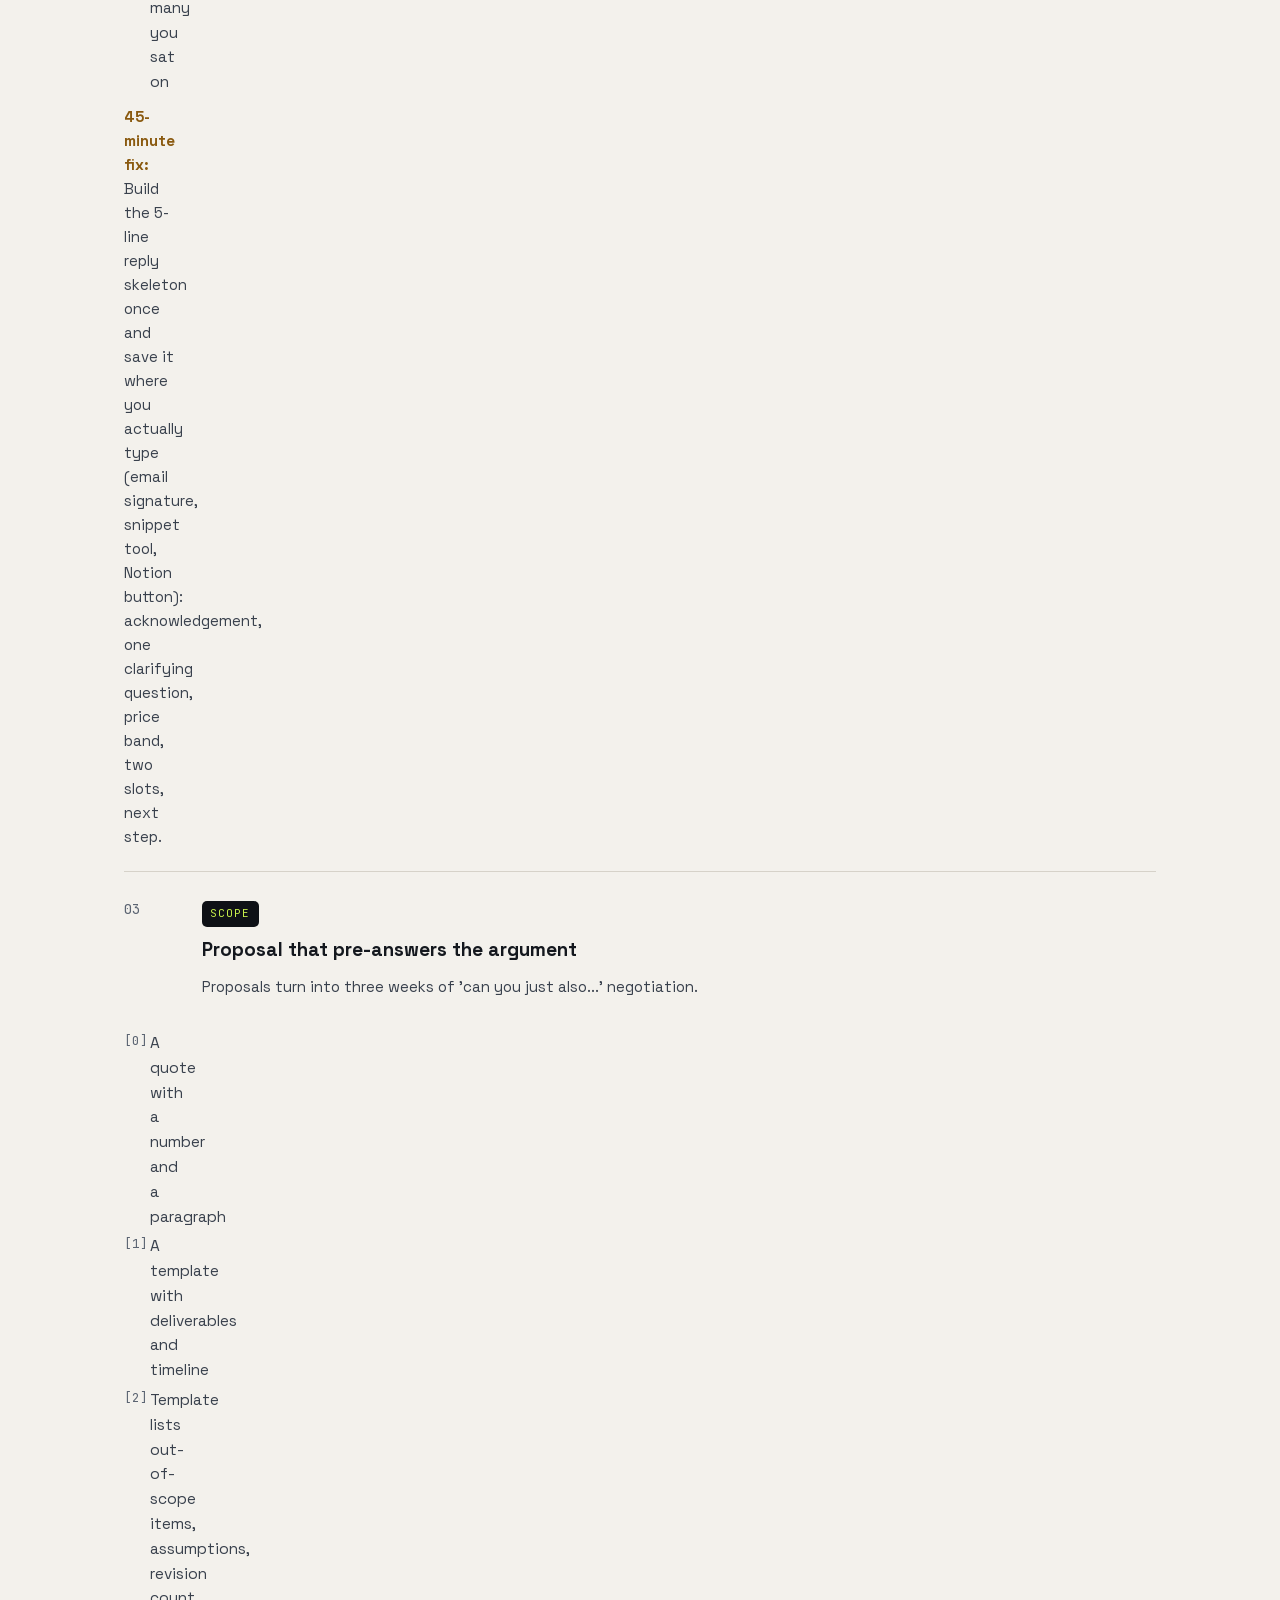
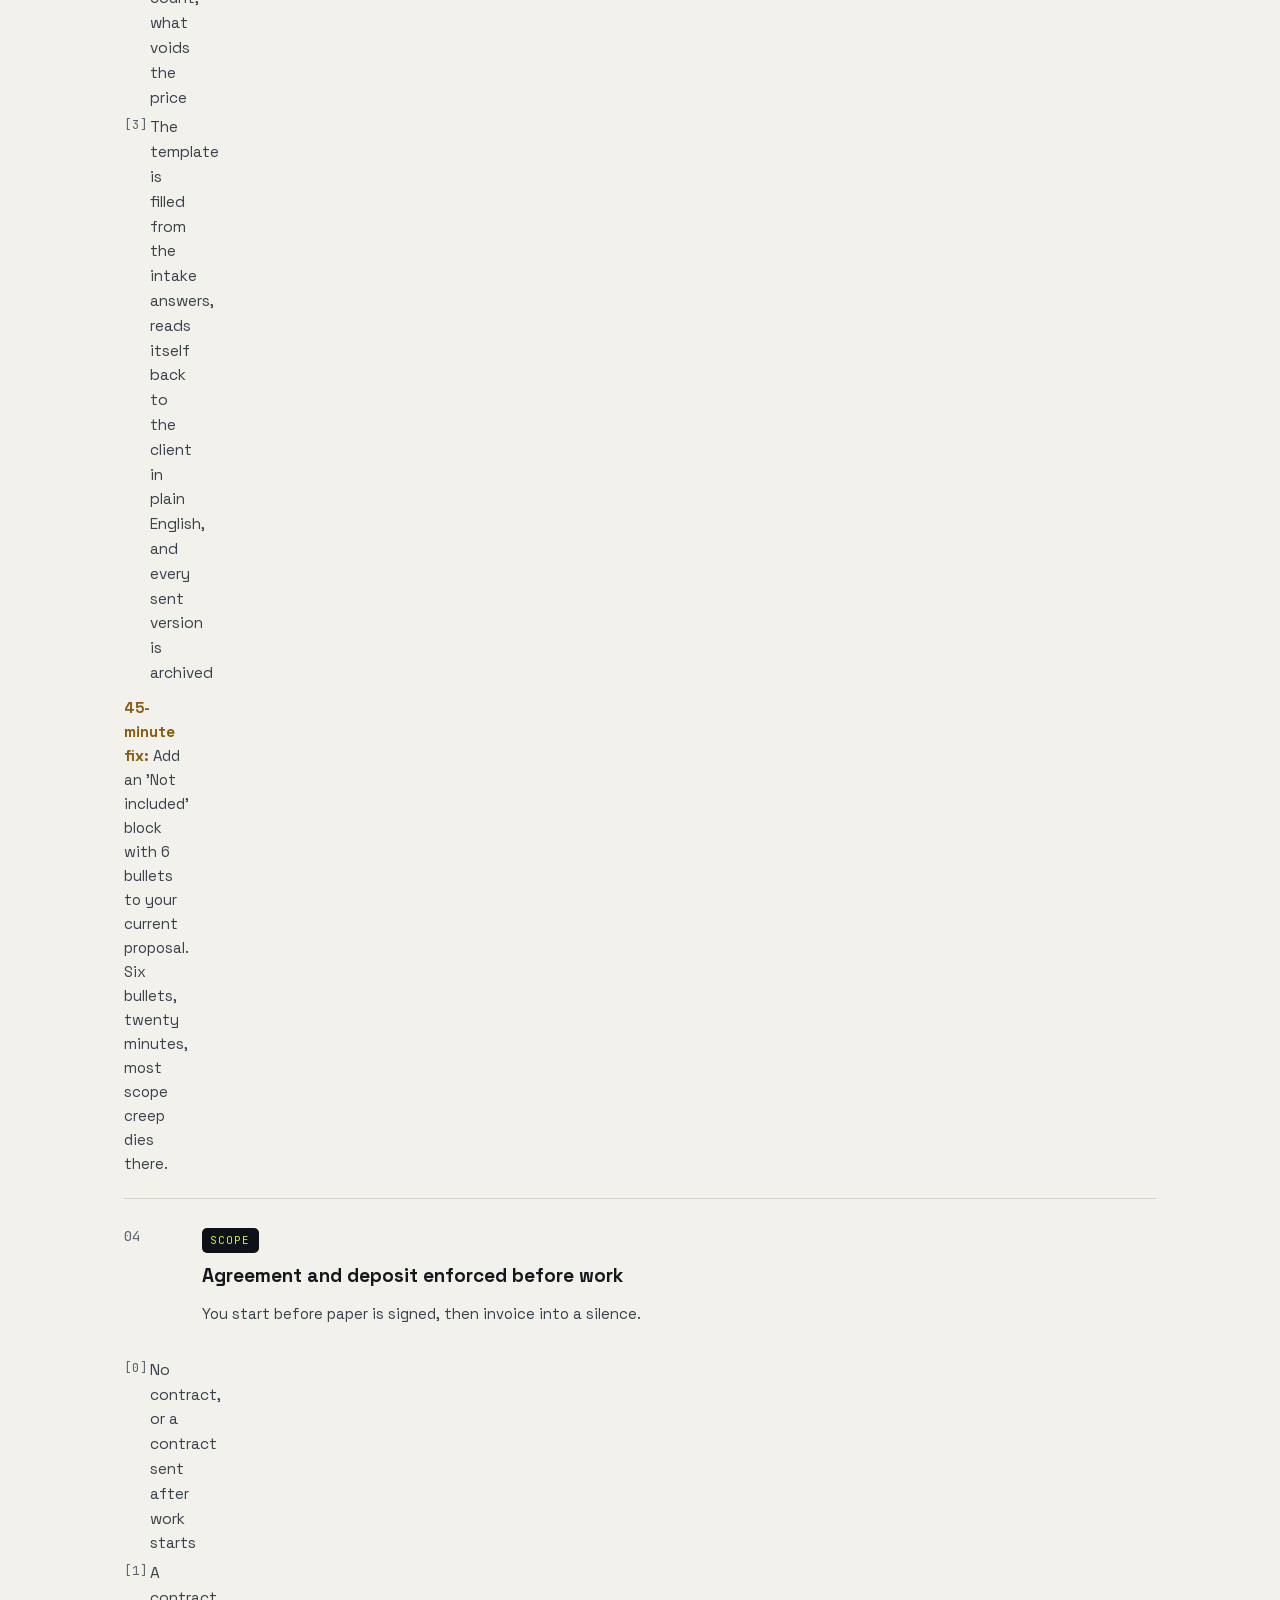
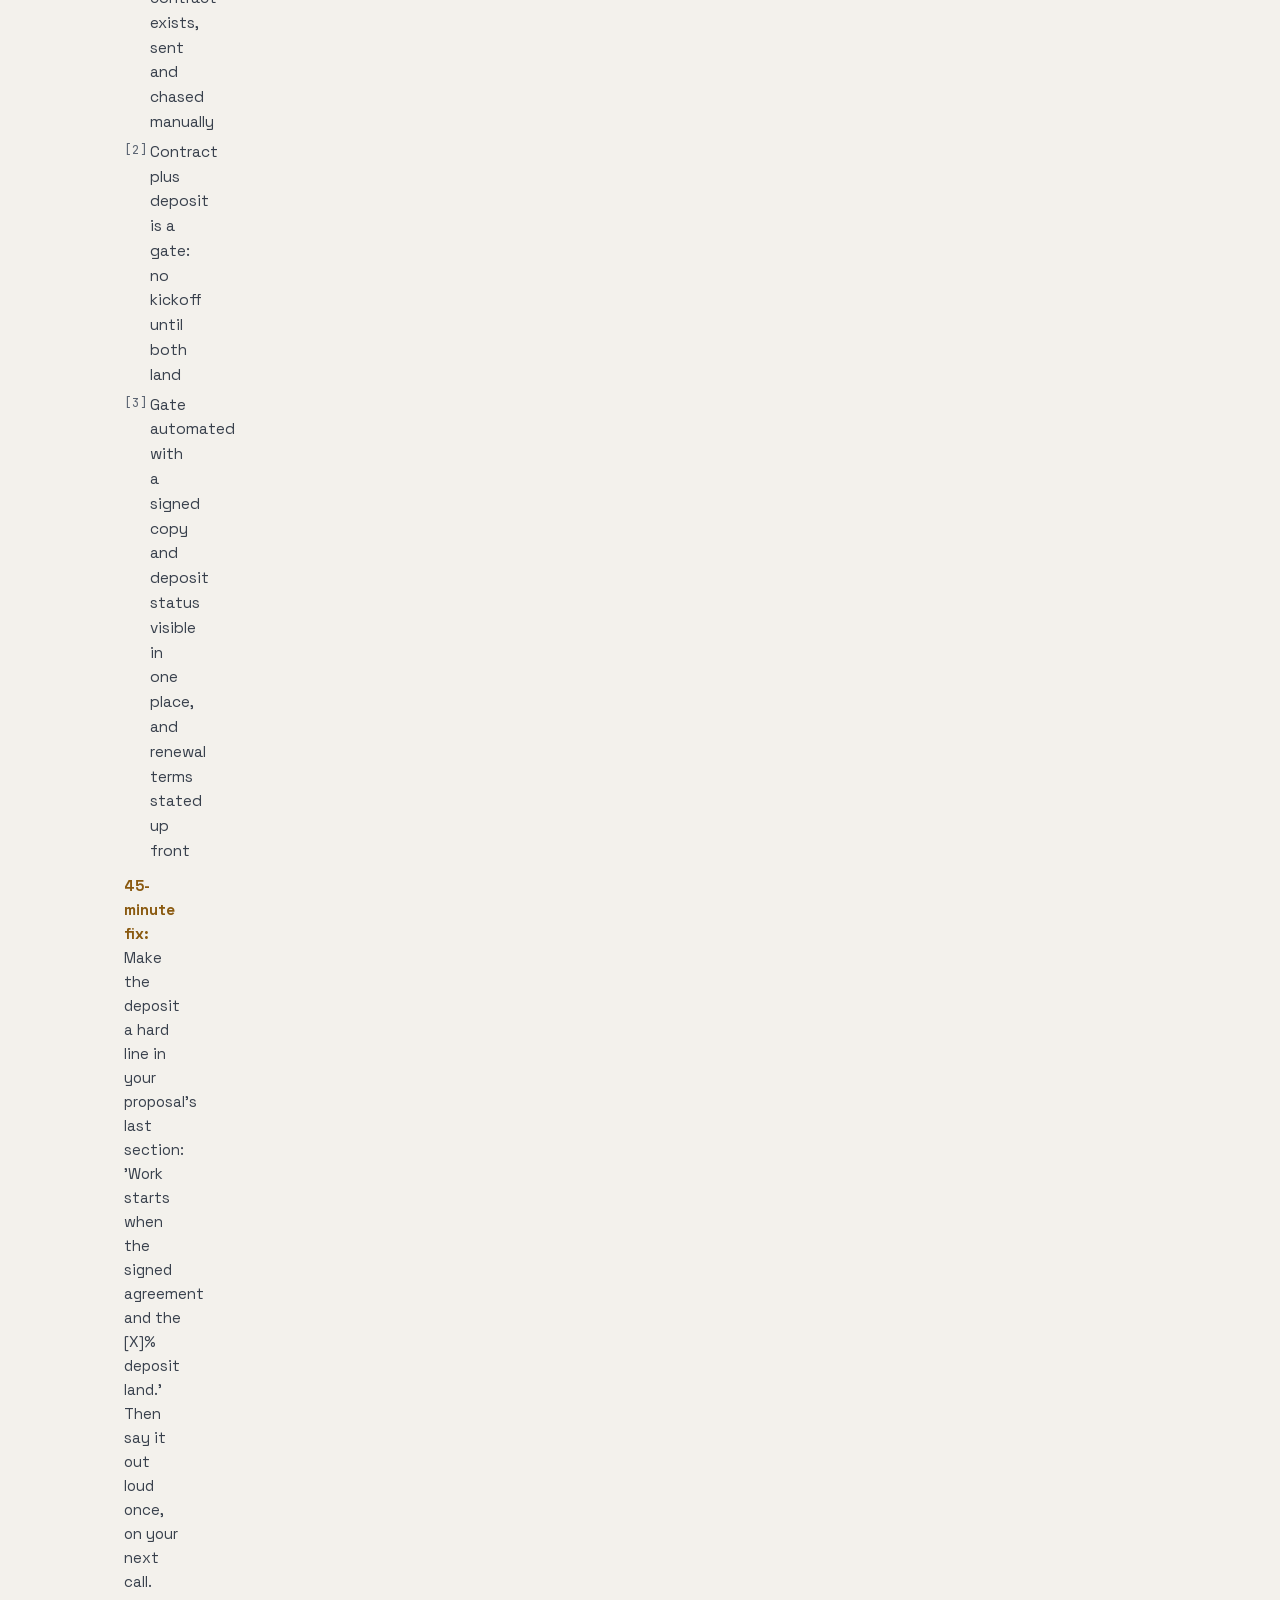
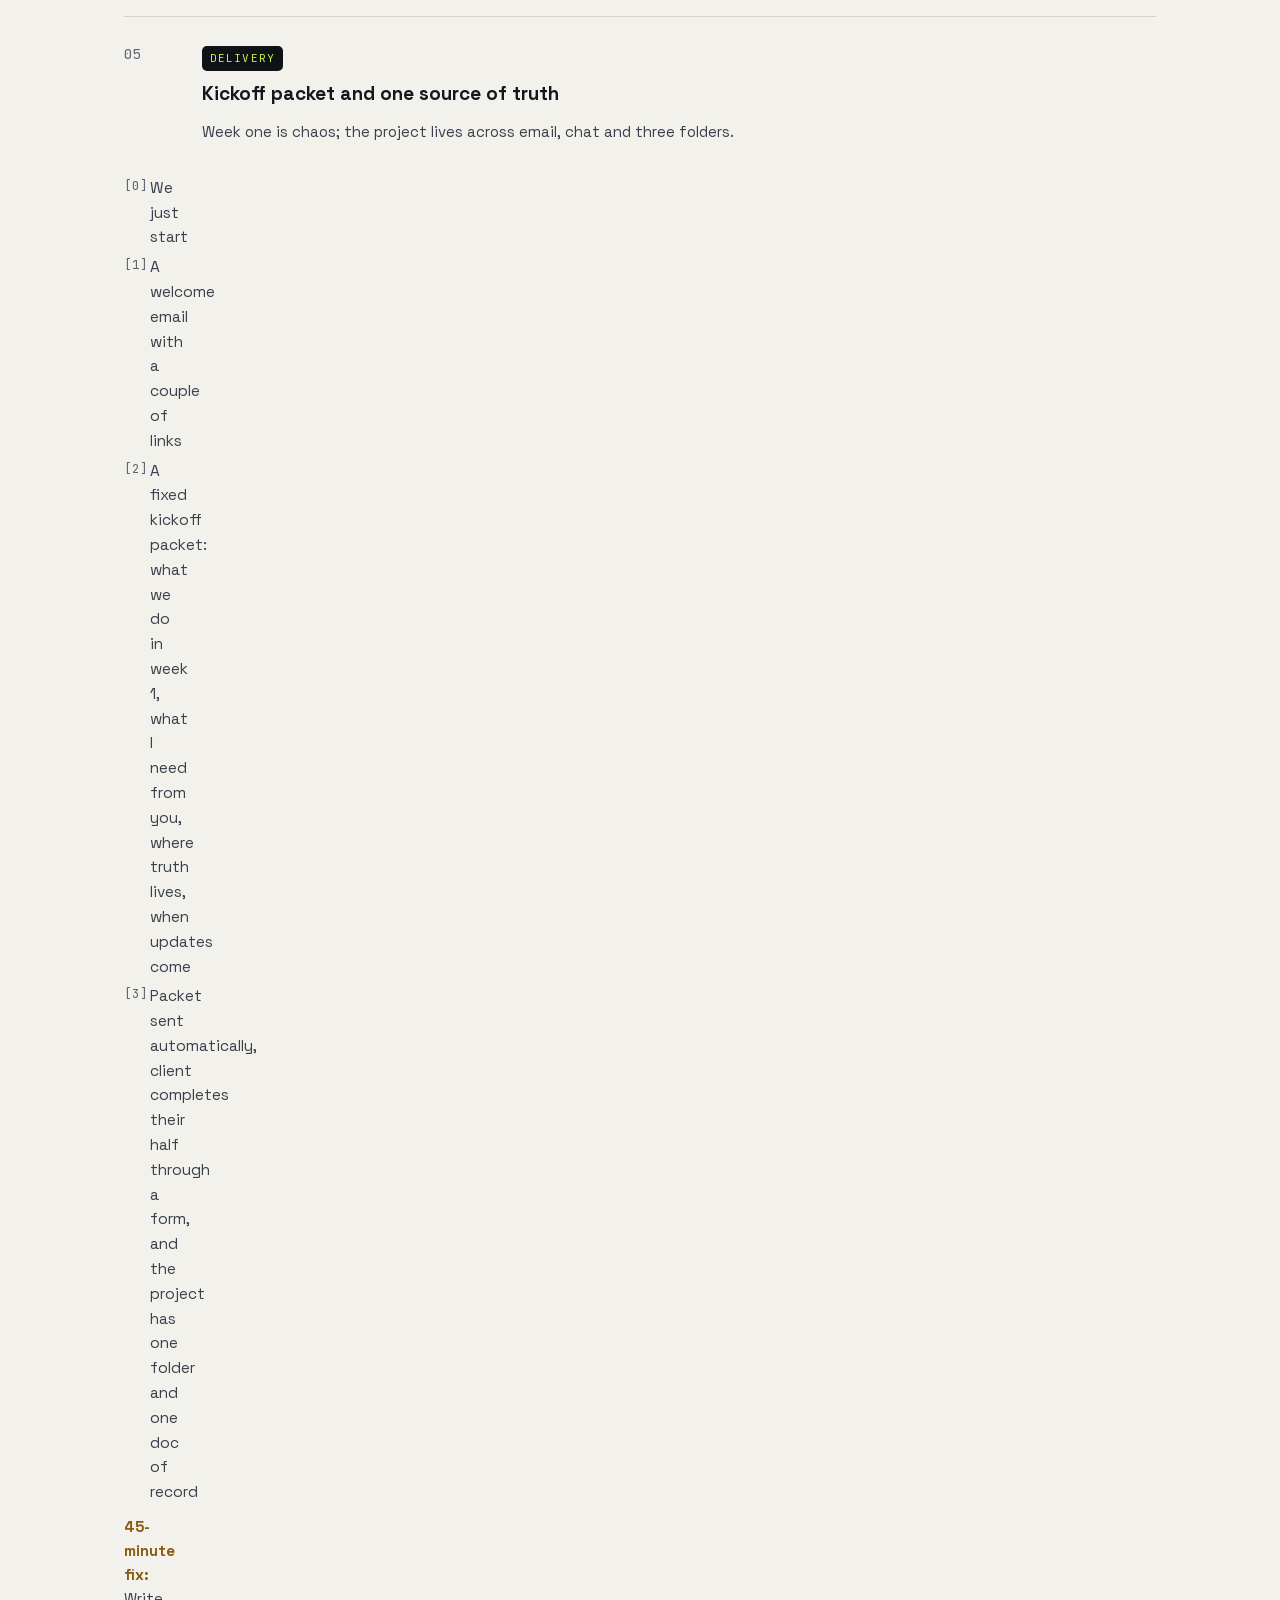
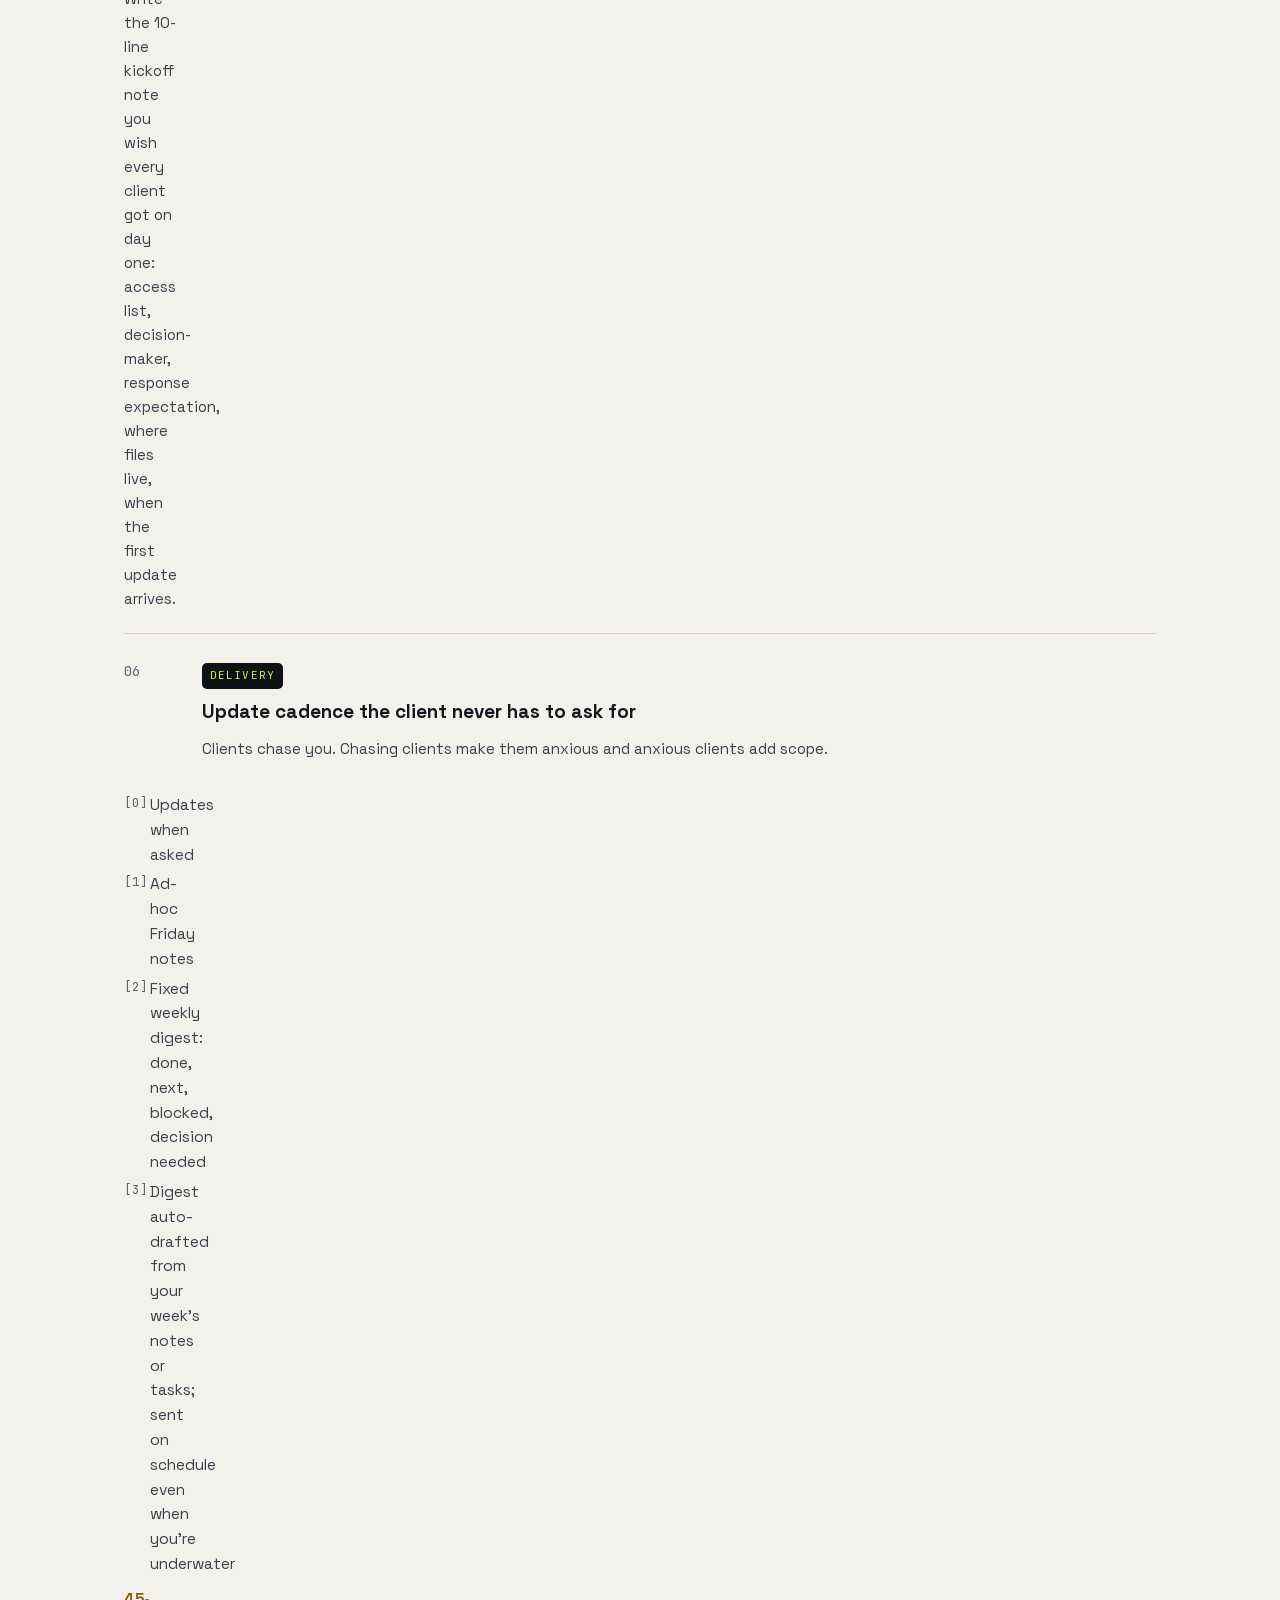
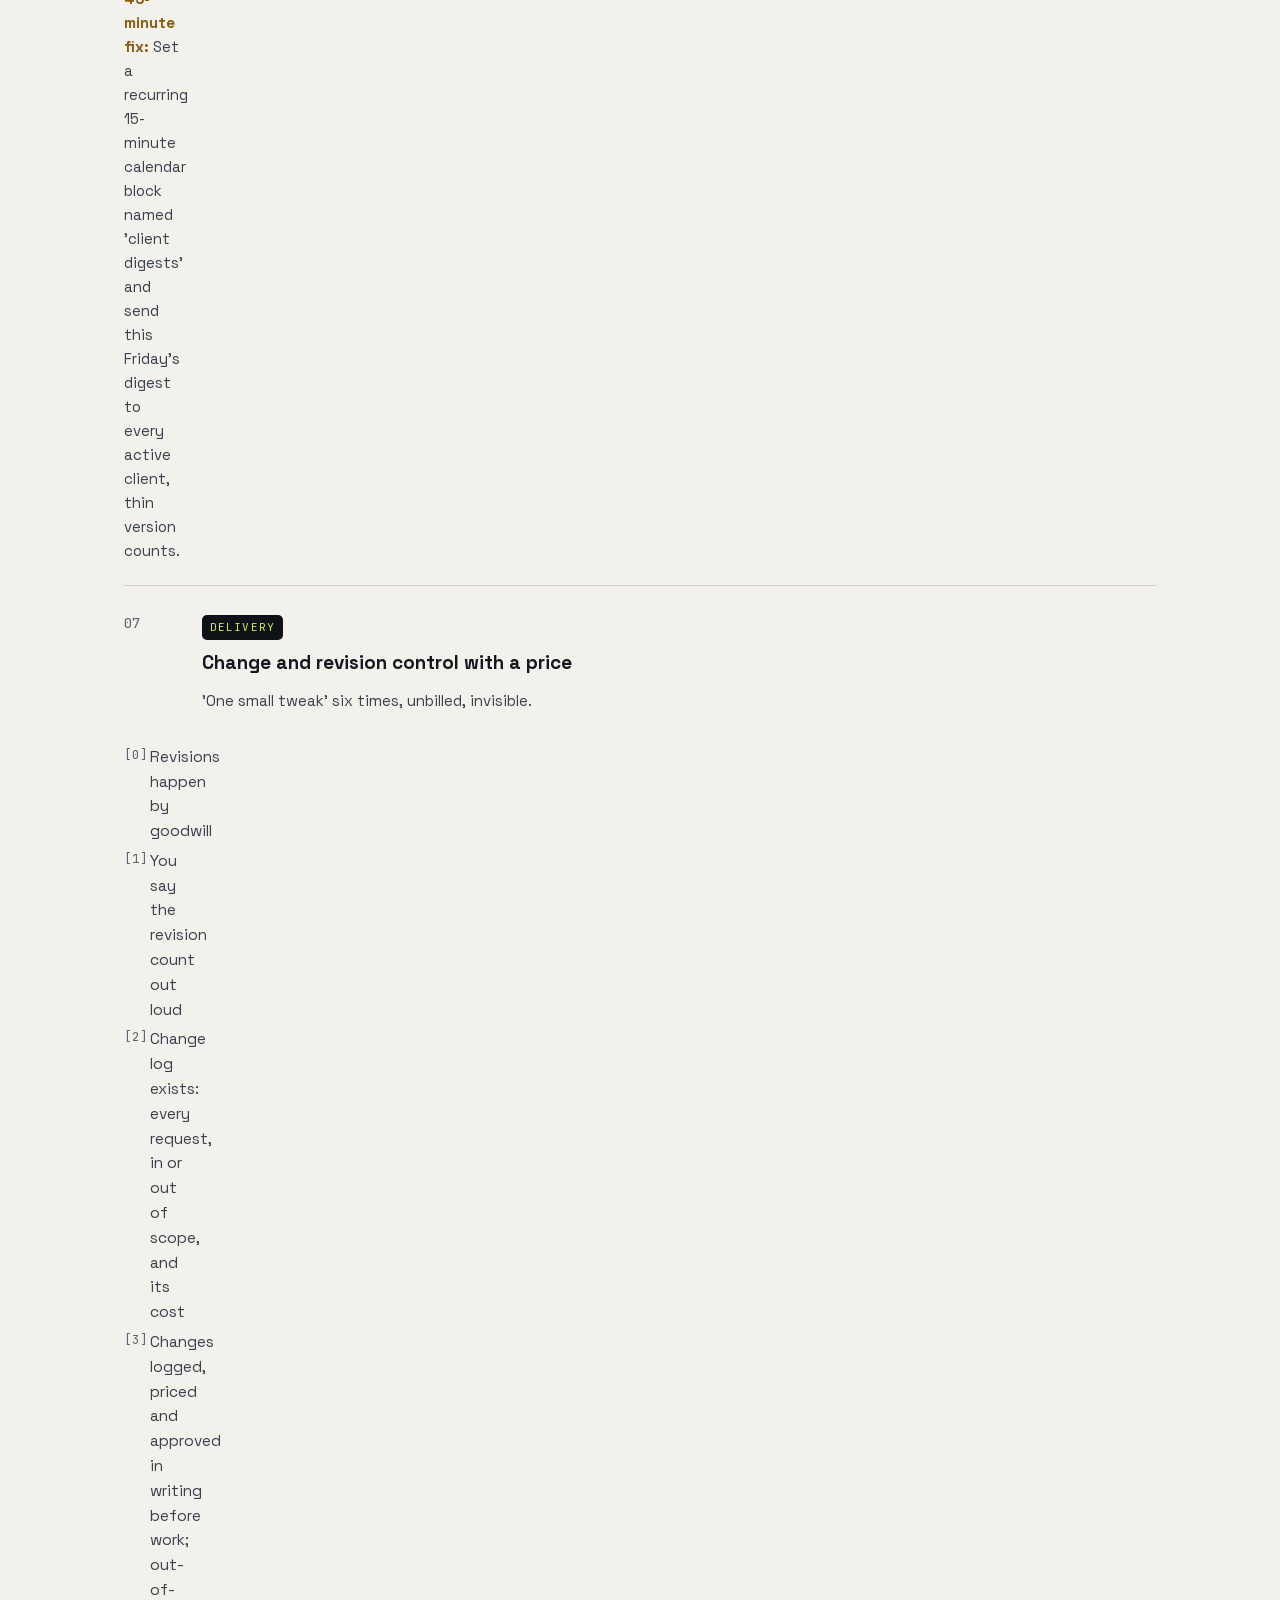
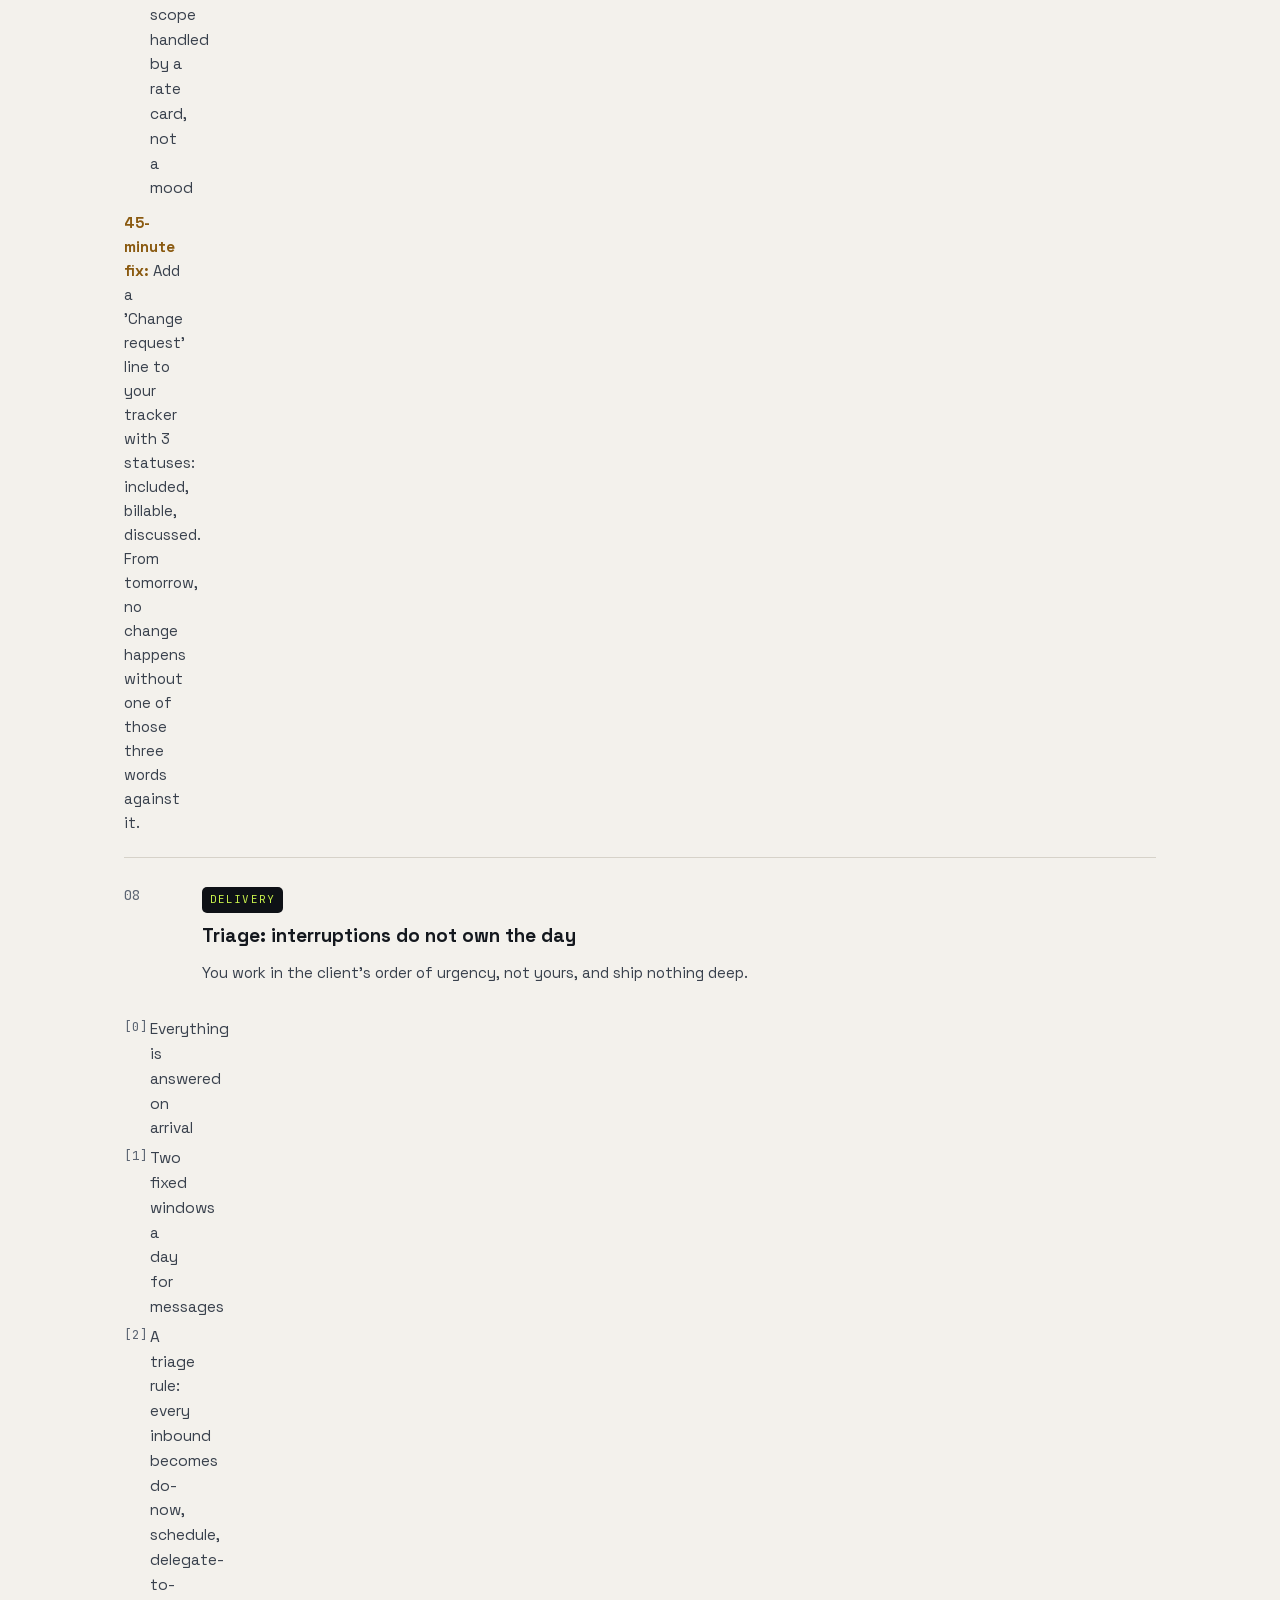
==== commit 5a4b68b7: "Add files via upload" ====
--- a/index.html
+++ b/index.html
@@ -7,7 +7,7 @@
 <meta property="og:title" content="The 12-Point AI Ops Audit - Small Signal Studio"><meta property="og:description" content="Most solo operators do not have an AI problem. They have an operations problem that AI happens to be good at fixing. This audit finds which of your 12">
 <meta property="og:image" content="https://maskchanel14-source.github.io/small-signal-site/assets/img/hero-site.png">
 <meta name="twitter:card" content="summary_large_image">
-<link rel="stylesheet" href="styles.css"></head><script type="application/ld+json">{"@context":"https://schema.org","@type":"HowTo","name":"The 12-Point AI Ops Audit","description":"Score the operating system of your one-person business","totalTime":"PT12M","estimatedCost":{"@type":"MonetaryAmount","currency":"USD","value":"0"}}</script>><body><header class="site"><div class="wrap row">
+<link rel="stylesheet" href="styles.css"><script type="application/ld+json">{"@context":"https://schema.org","@type":"HowTo","name":"The 12-Point AI Ops Audit","description":"Score the operating system of your one-person business","totalTime":"PT12M","estimatedCost":{"@type":"MonetaryAmount","currency":"USD","value":"0"}}</script></head><body><header class="site"><div class="wrap row">
 <a class="logo" href="./index.html">Small Signal Studio</a>
 <nav><a href="./index.html#audit">12 points</a>
 <a href="./articles/ai-operations-for-freelancers.html">AI ops article</a>
--- a/styles.css
+++ b/styles.css
@@ -60,28 +60,30 @@
 footer{padding:40px 0 60px;color:var(--grey);font-size:13.5px}
 @media(max-width:900px){.hero-grid,.cta-band{grid-template-columns:1fr}section{padding:56px 0}
  ol.points>li{grid-template-columns:40px 1fr;gap:12px}}
-/* ---- MOBILE: diberesin 17 Okt jam 12:00 WIB (sebelumnya header didesain buat >=900px doang) ---- */
+/* ---- MOBILE: diberesin 17 Okt 12:25 WIB - layout blok, nol flex-wrap math ---- */
 @media(max-width:640px){
   .wrap{padding:0 18px}
   header.site{position:static;background:var(--paper);backdrop-filter:none}
-  header.site .row{flex-wrap:wrap;padding:12px 0 10px;gap:8px 12px}
-  .logo{font-size:16px;white-space:nowrap}
+  header.site .row{display:block;padding:11px 0 10px}
+  .logo{display:block;font-size:15.5px;white-space:nowrap;overflow:hidden;text-overflow:ellipsis}
   .logo span{display:none}
-  header.site nav{display:flex;flex-wrap:wrap;align-items:center;gap:6px 16px;width:100%;
-    border-top:1px solid var(--rule);padding-top:9px}
-  nav a{margin-left:0;font-size:14px;color:#4a525e}
-  nav a.btn{margin-left:auto;padding:9px 13px;font-size:12.5px;white-space:nowrap}
-  .hero{padding:40px 0 34px}
+  header.site nav{display:flex;flex-wrap:wrap;align-items:center;gap:9px 15px;margin-top:10px;
+    border-top:1px solid var(--rule);padding-top:10px}
+  nav a{margin-left:0;font-size:13.5px;color:#4a525e}
+  nav a.btn{margin:10px 0 0;width:100%;text-align:center;padding:11px 12px;font-size:12.5px;white-space:nowrap}
+  .hero{padding:38px 0 32px}
+  .hero .kicker{font-size:11px;letter-spacing:.1em}
   section{padding:44px 0}
   .lead{font-size:17px}
-  h1{margin:10px 0 14px}
-  h2{font-size:23px}
-  .stats{gap:18px 28px;margin-top:20px}
-  .stats div{min-width:100px}
-  .stats b{font-size:31px}
+  h1{margin:10px 0 14px;font-size:clamp(29px,8.6vw,40px);line-height:1.08}
+  h2{font-size:22px}
+  .stats{gap:16px 26px;margin-top:22px}
+  .stats div{min-width:96px}
+  .stats b{font-size:29px}
   .card{padding:18px 16px}
-  .cta-band{padding:26px 20px}
+  .cta-band{padding:24px 18px}
   .btn{font-size:13.5px}
   .cta-band .btn,.hero .btn{width:100%;text-align:center}
   table.bands{display:block;overflow-x:auto;white-space:nowrap}
+  ol.points>li{padding:22px 0 18px}
 }
